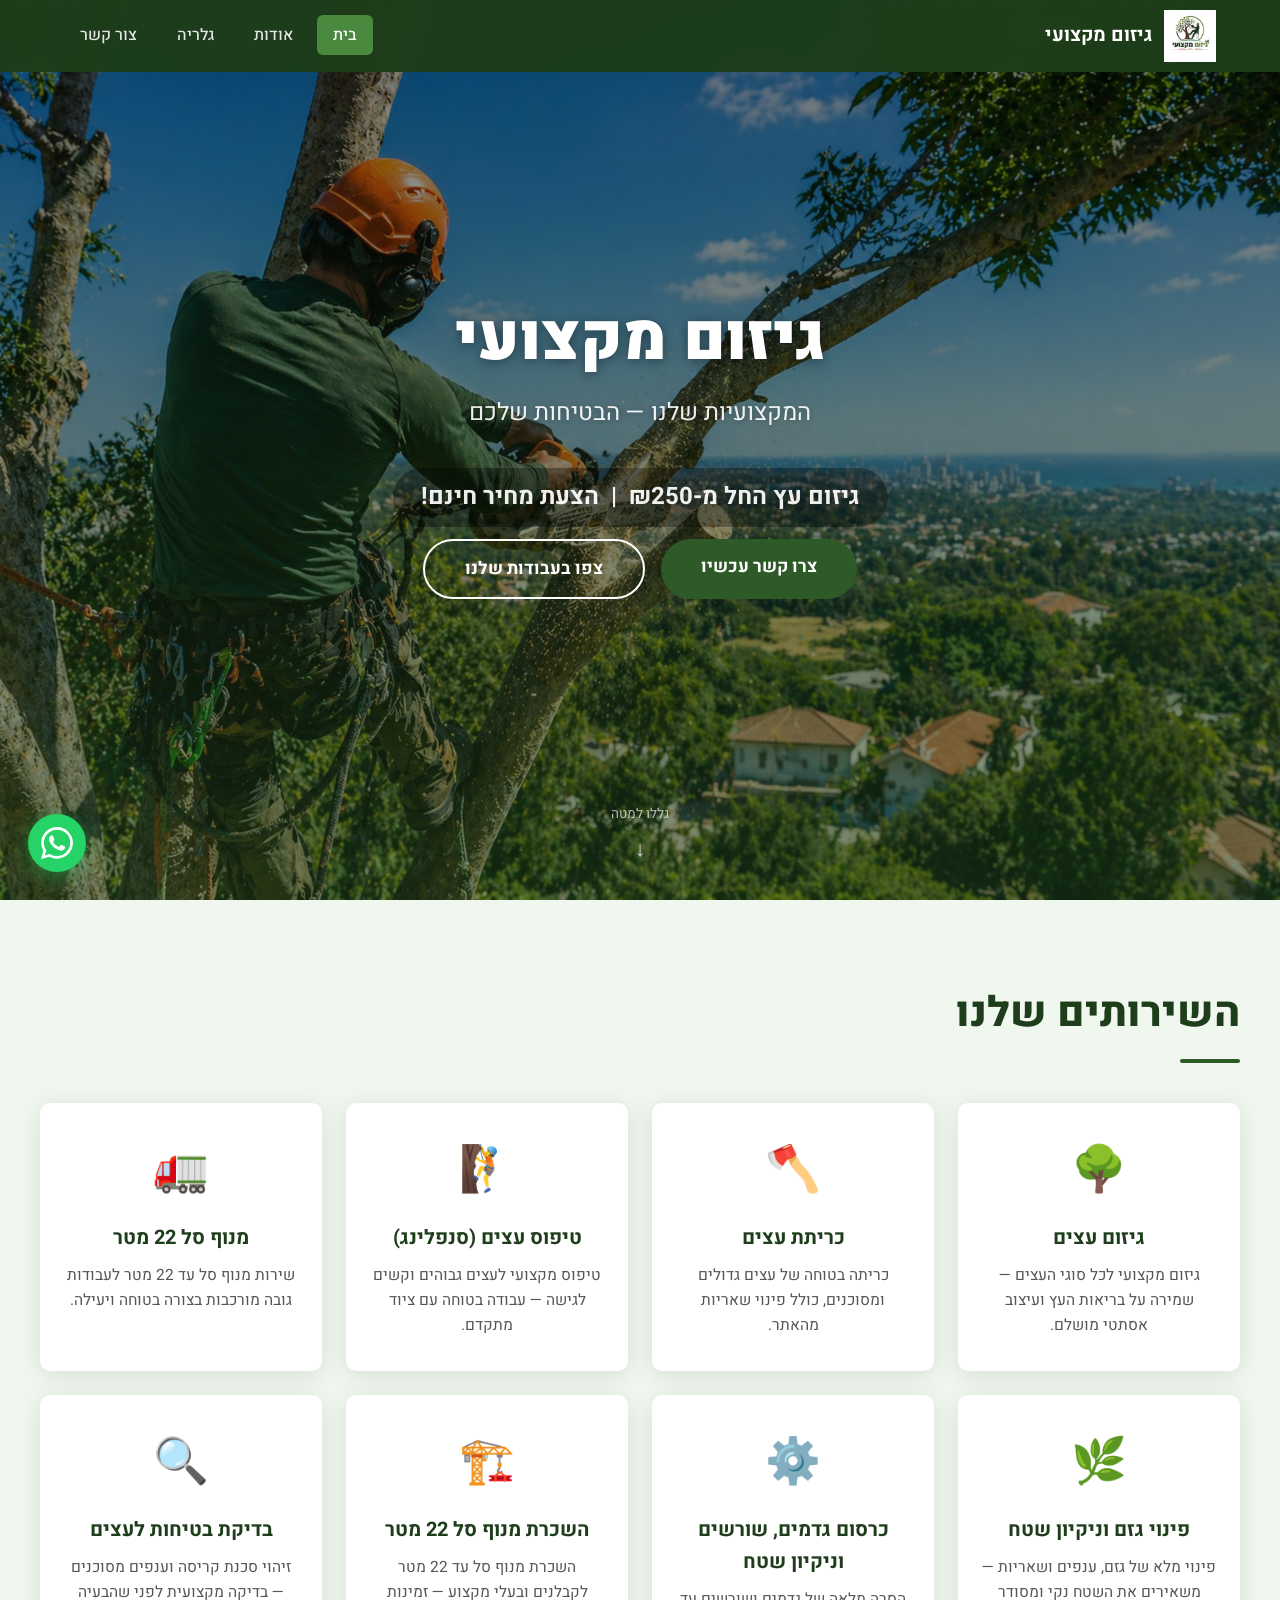
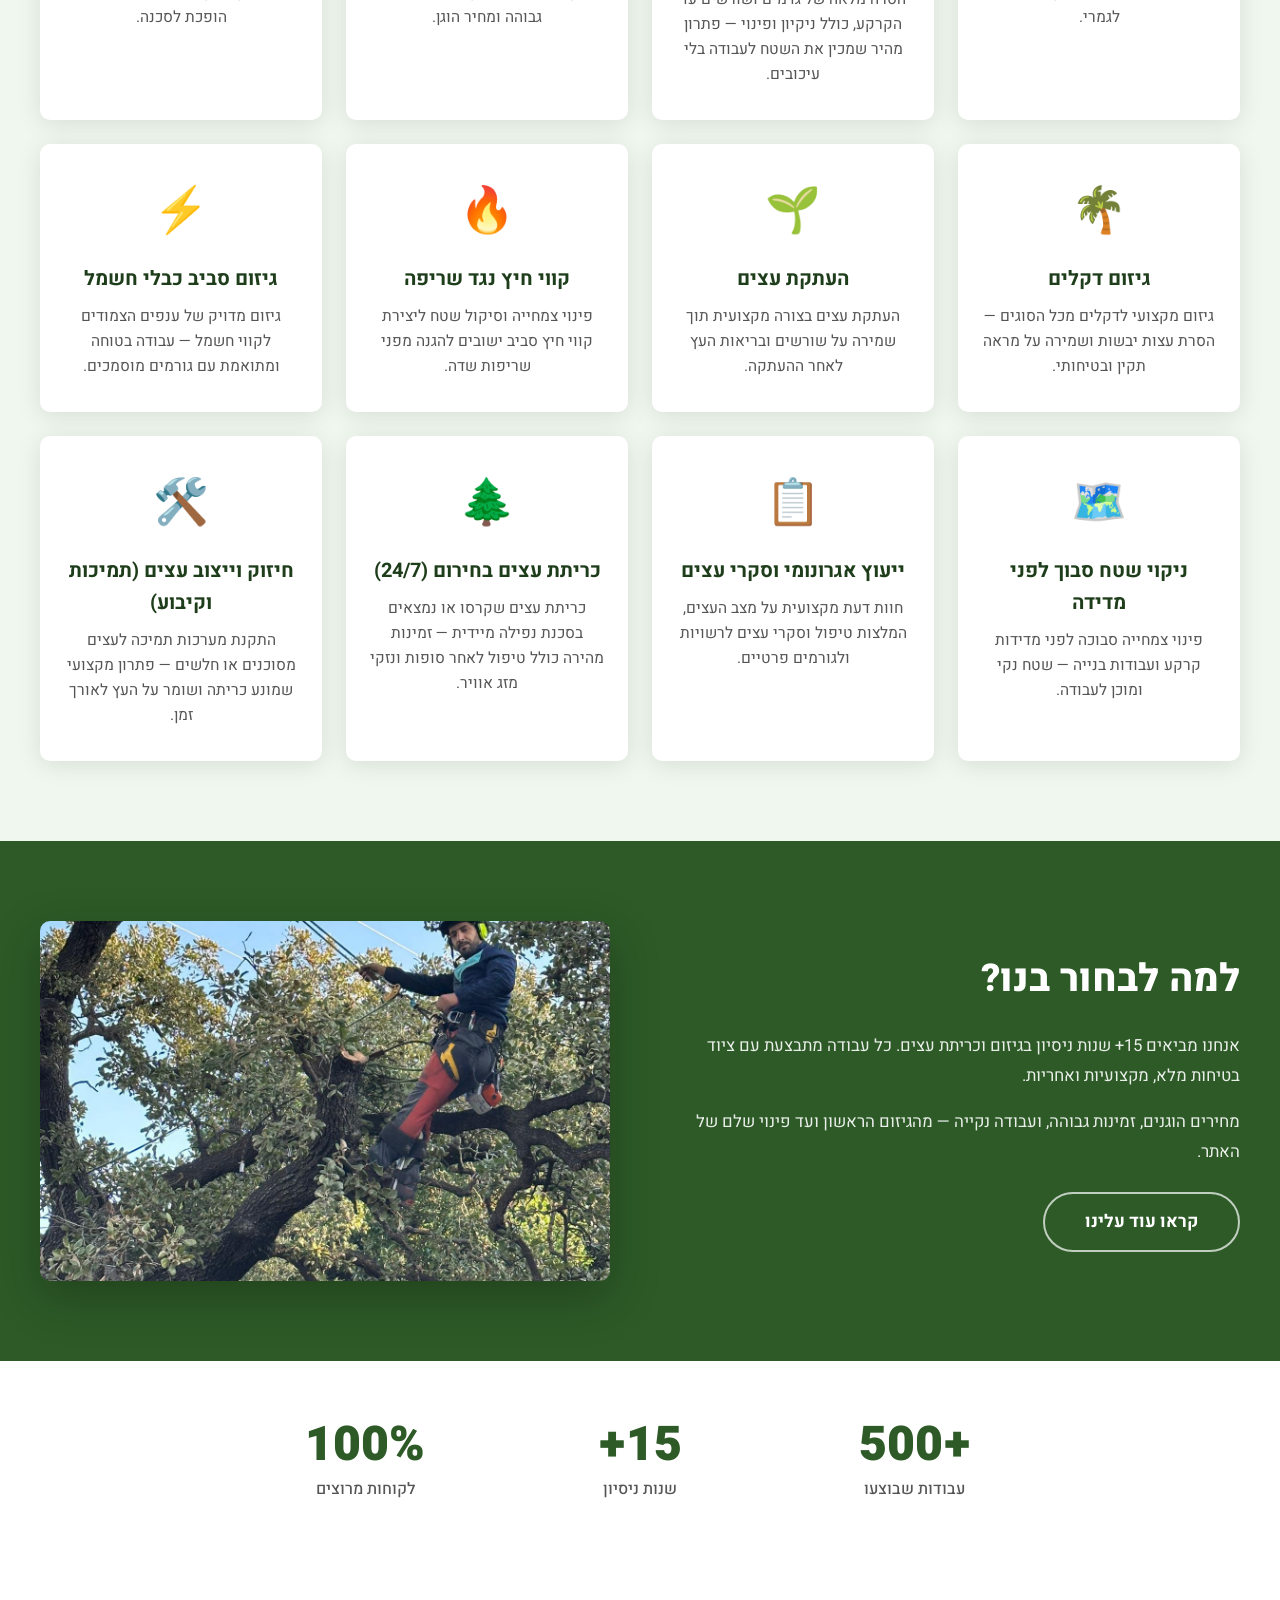
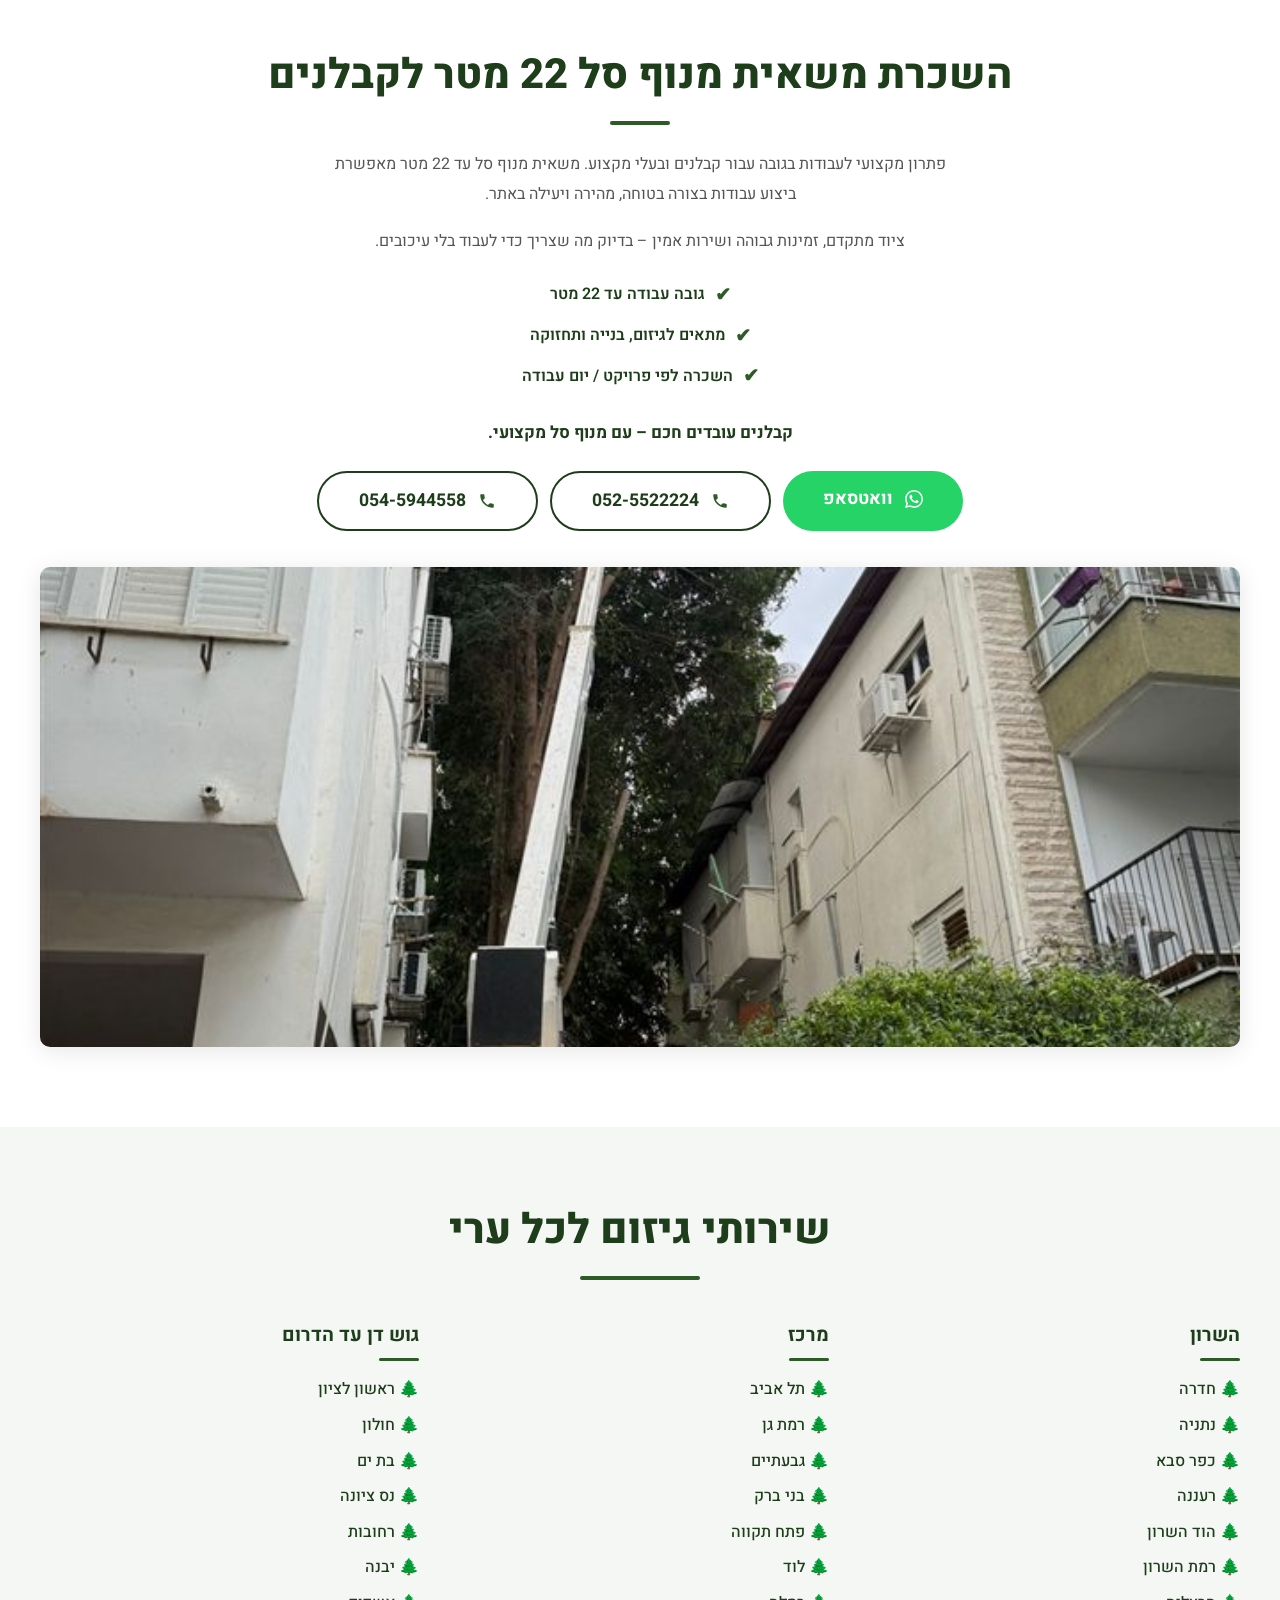
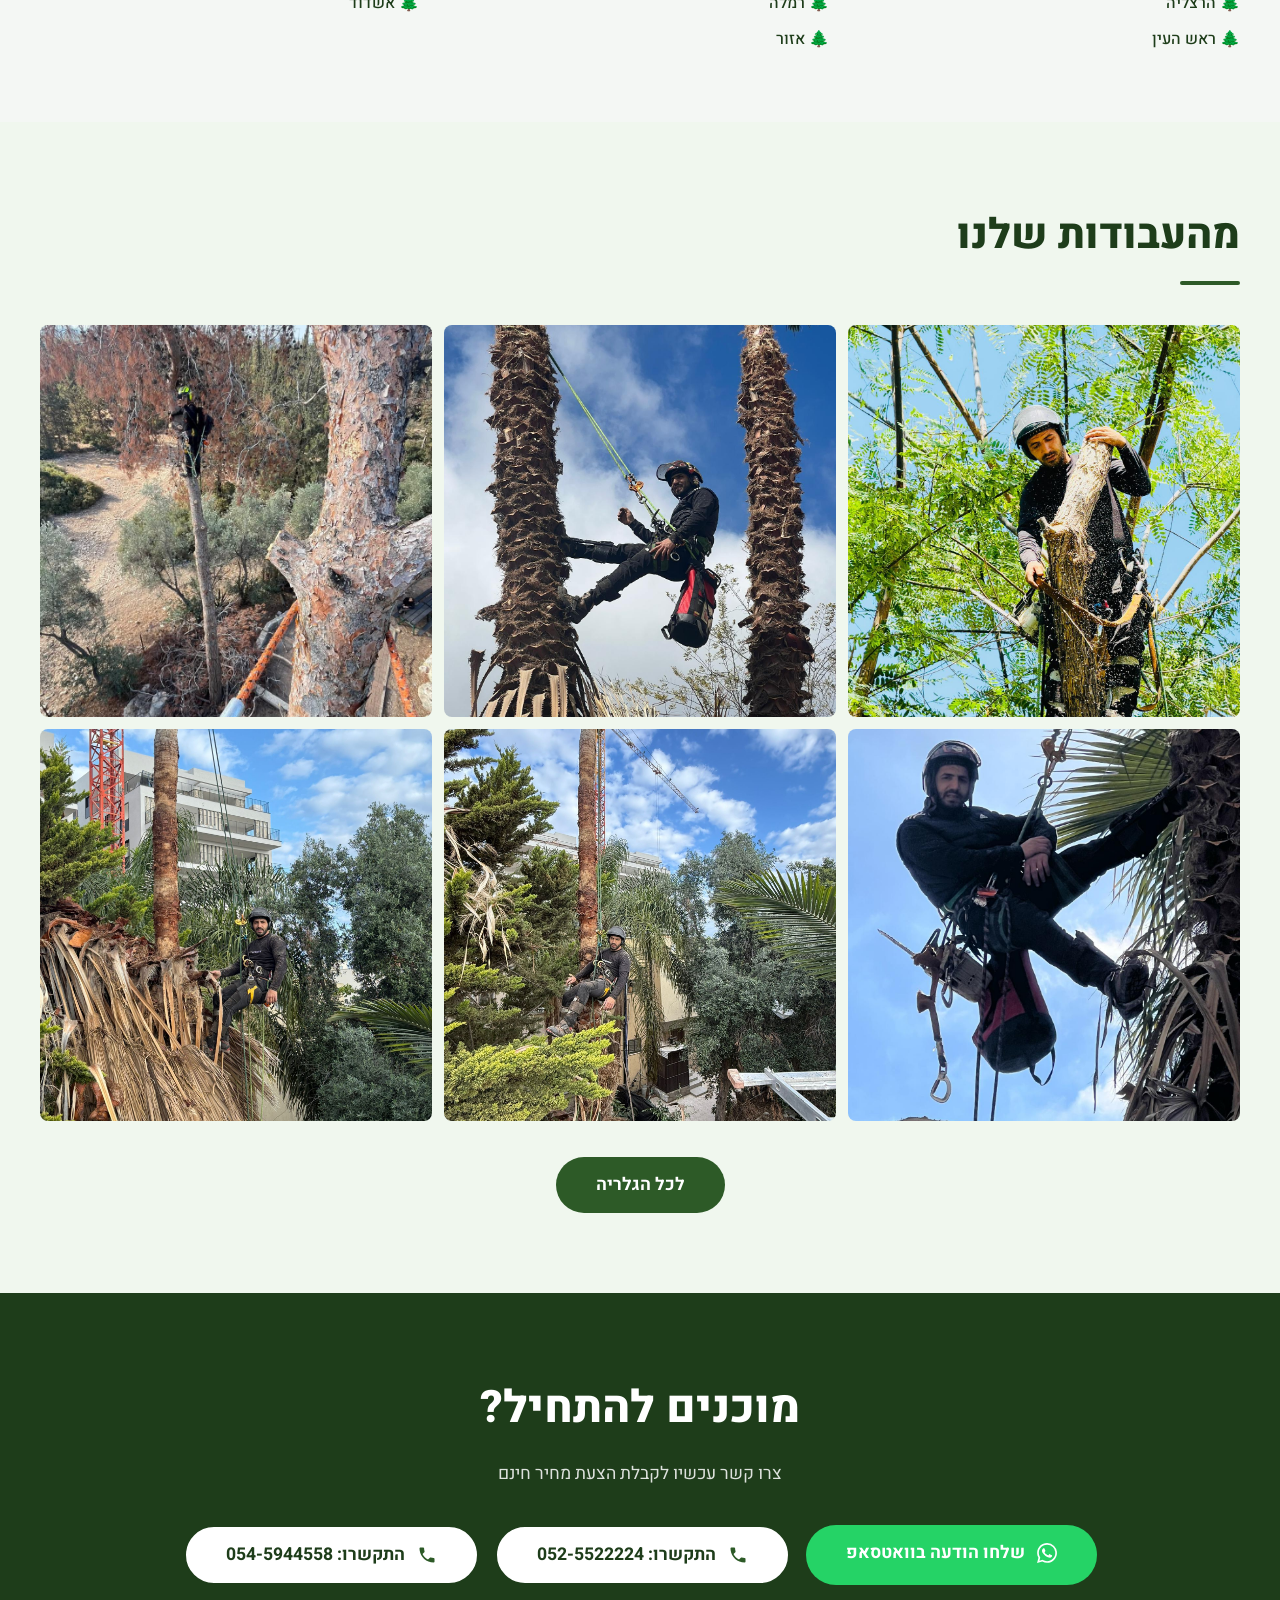
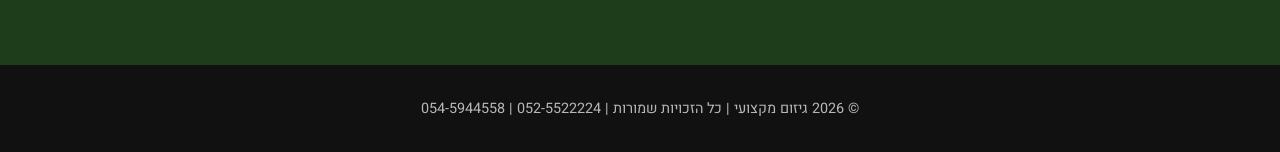
==== index.html @ 6cae79e3 "Areas title: remove second line" ====
<!DOCTYPE html>
<html lang="he" dir="rtl">
<head>
  <meta charset="UTF-8">
  <meta name="viewport" content="width=device-width, initial-scale=1.0">
  <title>גיזום עצים מקצועי | השרון, מרכז, גוש דן | 052-5522224</title>
  <meta name="description" content="גיזום וכריתת עצים מקצועי עם 15+ שנות ניסיון. שירות באזור השרון, המרכז וגוש דן עד הדרום. מנוף סל 22 מטר. הצעת מחיר חינם ☎ 052-5522224">
  <meta name="robots" content="index, follow">
  <meta name="keywords" content="גיזום עצים, כריתת עצים, גיזום עצים השרון, גיזום עצים מרכז, מנוף סל, כרסום גדמים, טיפוס עצים">
  <link rel="canonical" href="https://dannyzazzon-lab.github.io/gizum/">
  <meta property="og:title" content="גיזום עצים מקצועי | השרון, מרכז, גוש דן">
  <meta property="og:description" content="גיזום וכריתת עצים מקצועי עם 15+ שנות ניסיון. הצעת מחיר חינם ☎ 052-5522224">
  <meta property="og:type" content="website">
  <meta property="og:locale" content="he_IL">
  <meta property="og:url" content="https://dannyzazzon-lab.github.io/gizum/">
  <meta property="og:site_name" content="גיזום מקצועי">
  <script type="application/ld+json">
  {
    "@context": "https://schema.org",
    "@type": "HomeAndConstructionBusiness",
    "name": "גיזום מקצועי",
    "description": "שירותי גיזום וכריתת עצים מקצועיים עם 15+ שנות ניסיון",
    "telephone": "+972-52-5522224",
    "url": "https://dannyzazzon-lab.github.io/gizum/",
    "areaServed": ["השרון","המרכז","גוש דן","תל אביב","ראשון לציון","הרצליה","כפר סבא","נתניה","פתח תקווה","בני ברק"],
    "priceRange": "₪₪",
    "openingHoursSpecification": [
      {"@type": "OpeningHoursSpecification","dayOfWeek": ["Sunday","Monday","Tuesday","Wednesday","Thursday"],"opens": "07:00","closes": "18:00"},
      {"@type": "OpeningHoursSpecification","dayOfWeek": "Friday","opens": "07:00","closes": "15:00"}
    ],
    "hasOfferCatalog": {
      "@type": "OfferCatalog",
      "name": "שירותי גיזום",
      "itemListElement": [
        {"@type": "Offer","itemOffered": {"@type": "Service","name": "גיזום עצים"}},
        {"@type": "Offer","itemOffered": {"@type": "Service","name": "כריתת עצים"}},
        {"@type": "Offer","itemOffered": {"@type": "Service","name": "טיפוס עצים"}},
        {"@type": "Offer","itemOffered": {"@type": "Service","name": "מנוף סל 22 מטר"}},
        {"@type": "Offer","itemOffered": {"@type": "Service","name": "כרסום גדמים"}},
        {"@type": "Offer","itemOffered": {"@type": "Service","name": "בדיקת בטיחות עצים"}}
      ]
    }
  }
  </script>
  <link rel="stylesheet" href="css/style.css">
</head>
<body>

<header>
  <nav>
    <a href="index.html" class="logo">
      <img src="logos/logo-small.jpg" alt="גיזום מקצועי לוגו">
      <span class="logo-text">גיזום מקצועי</span>
    </a>
    <ul class="nav-links">
      <li><a href="index.html">בית</a></li>
      <li><a href="about.html">אודות</a></li>
      <li><a href="gallery.html">גלריה</a></li>
      <li><a href="contact.html">צור קשר</a></li>
    </ul>
    <button class="hamburger" aria-label="תפריט">
      <span></span><span></span><span></span>
    </button>
  </nav>
</header>

<!-- HERO -->
<section class="hero">
  <div class="hero-content">
    <h1>גיזום מקצועי</h1>
    <p>המקצועיות שלנו — הבטיחות שלכם</p>
    <p class="hero-badge" style="font-size:1.5rem;font-weight:700;color:#fff;background:rgba(0,0,0,0.35);display:inline-block;padding:10px 28px;border-radius:30px;margin-bottom:12px;">גיזום עץ החל מ-₪250 &nbsp;|&nbsp; הצעת מחיר חינם!</p>
    <div style="display:flex;gap:16px;justify-content:center;flex-wrap:wrap;">
      <a href="contact.html" class="btn btn-primary">צרו קשר עכשיו</a>
      <a href="gallery.html" class="btn btn-outline">צפו בעבודות שלנו</a>
    </div>
  </div>
  <div class="hero-scroll">גללו למטה</div>
</section>

<!-- SERVICES -->
<section class="services">
  <div class="section-inner">
    <h2 class="section-title">השירותים שלנו</h2>
    <div class="divider"></div>
    <div class="services-grid">
      <div class="service-card">
        <span class="service-icon">🌳</span>
        <h3>גיזום עצים</h3>
        <p>גיזום מקצועי לכל סוגי העצים — שמירה על בריאות העץ ועיצוב אסתטי מושלם.</p>
      </div>
      <div class="service-card">
        <span class="service-icon">🪓</span>
        <h3>כריתת עצים</h3>
        <p>כריתה בטוחה של עצים גדולים ומסוכנים, כולל פינוי שאריות מהאתר.</p>
      </div>
      <div class="service-card">
        <span class="service-icon">🧗</span>
        <h3>טיפוס עצים (סנפלינג)</h3>
        <p>טיפוס מקצועי לעצים גבוהים וקשים לגישה — עבודה בטוחה עם ציוד מתקדם.</p>
      </div>
      <div class="service-card">
        <span class="service-icon">🚛</span>
        <h3>מנוף סל 22 מטר</h3>
        <p>שירות מנוף סל עד 22 מטר לעבודות גובה מורכבות בצורה בטוחה ויעילה.</p>
      </div>
      <div class="service-card">
        <span class="service-icon">🌿</span>
        <h3>פינוי גזם וניקיון שטח</h3>
        <p>פינוי מלא של גזם, ענפים ושאריות — משאירים את השטח נקי ומסודר לגמרי.</p>
      </div>
      <div class="service-card">
        <span class="service-icon">⚙️</span>
        <h3>כרסום גדמים, שורשים וניקיון שטח</h3>
        <p>הסרה מלאה של גדמים ושורשים עד הקרקע, כולל ניקיון ופינוי — פתרון מהיר שמכין את השטח לעבודה בלי עיכובים.</p>
      </div>
      <div class="service-card">
        <span class="service-icon">🏗️</span>
        <h3>השכרת מנוף סל 22 מטר</h3>
        <p>השכרת מנוף סל עד 22 מטר לקבלנים ובעלי מקצוע — זמינות גבוהה ומחיר הוגן.</p>
      </div>
      <div class="service-card">
        <span class="service-icon">🔍</span>
        <h3>בדיקת בטיחות לעצים</h3>
        <p>זיהוי סכנת קריסה וענפים מסוכנים — בדיקה מקצועית לפני שהבעיה הופכת לסכנה.</p>
      </div>
      <div class="service-card">
        <span class="service-icon">🌴</span>
        <h3>גיזום דקלים</h3>
        <p>גיזום מקצועי לדקלים מכל הסוגים — הסרת עצות יבשות ושמירה על מראה תקין ובטיחותי.</p>
      </div>
      <div class="service-card">
        <span class="service-icon">🌱</span>
        <h3>העתקת עצים</h3>
        <p>העתקת עצים בצורה מקצועית תוך שמירה על שורשים ובריאות העץ לאחר ההעתקה.</p>
      </div>
      <div class="service-card">
        <span class="service-icon">🔥</span>
        <h3>קווי חיץ נגד שריפה</h3>
        <p>פינוי צמחייה וסיקול שטח ליצירת קווי חיץ סביב ישובים להגנה מפני שריפות שדה.</p>
      </div>
      <div class="service-card">
        <span class="service-icon">⚡</span>
        <h3>גיזום סביב כבלי חשמל</h3>
        <p>גיזום מדויק של ענפים הצמודים לקווי חשמל — עבודה בטוחה ומתואמת עם גורמים מוסמכים.</p>
      </div>
      <div class="service-card">
        <span class="service-icon">🗺️</span>
        <h3>ניקוי שטח סבוך לפני מדידה</h3>
        <p>פינוי צמחייה סבוכה לפני מדידות קרקע ועבודות בנייה — שטח נקי ומוכן לעבודה.</p>
      </div>
      <div class="service-card">
        <span class="service-icon">📋</span>
        <h3>ייעוץ אגרונומי וסקרי עצים</h3>
        <p>חוות דעת מקצועית על מצב העצים, המלצות טיפול וסקרי עצים לרשויות ולגורמים פרטיים.</p>
      </div>
      <div class="service-card">
        <span class="service-icon">🌲</span>
        <h3>כריתת עצים בחירום (24/7)</h3>
        <p>כריתת עצים שקרסו או נמצאים בסכנת נפילה מיידית — זמינות מהירה כולל טיפול לאחר סופות ונזקי מזג אוויר.</p>
      </div>
      <div class="service-card">
        <span class="service-icon">🛠️</span>
        <h3>חיזוק וייצוב עצים (תמיכות וקיבוע)</h3>
        <p>התקנת מערכות תמיכה לעצים מסוכנים או חלשים — פתרון מקצועי שמונע כריתה ושומר על העץ לאורך זמן.</p>
      </div>
    </div>
  </div>
</section>

<!-- ABOUT STRIP -->
<section class="about-strip">
  <div class="section-inner">
    <div>
      <h2>למה לבחור בנו?</h2>
      <p>אנחנו מביאים 15+ שנות ניסיון בגיזום וכריתת עצים. כל עבודה מתבצעת עם ציוד בטיחות מלא, מקצועיות ואחריות.</p>
      <p>מחירים הוגנים, זמינות גבוהה, ועבודה נקייה — מהגיזום הראשון ועד פינוי שלם של האתר.</p>
      <a href="about.html" class="btn btn-outline" style="margin-top:8px;">קראו עוד עלינו</a>
    </div>
    <div class="about-img">
      <img src="images/IMG-20260428-WA0027.jpg" alt="גיזום עצים מקצועי בגובה עם ציוד בטיחות">
    </div>
  </div>
</section>

<!-- STATS -->
<section class="stats">
  <div class="stats-grid">
    <div>
      <span class="stat-num">+500</span>
      <span class="stat-label">עבודות שבוצעו</span>
    </div>
    <div>
      <span class="stat-num">15+</span>
      <span class="stat-label">שנות ניסיון</span>
    </div>
    <div>
      <span class="stat-num">100%</span>
      <span class="stat-label">לקוחות מרוצים</span>
    </div>
  </div>
</section>

<!-- CRANE RENTAL -->
<section style="background:#fff;padding:80px 24px;">
  <div class="section-inner" style="text-align:center;">
    <h2 class="section-title">השכרת משאית מנוף סל 22 מטר לקבלנים</h2>
    <div class="divider" style="margin:0 auto 24px;"></div>
    <p style="color:var(--text-light);line-height:1.9;margin-bottom:16px;max-width:640px;margin-inline:auto;">פתרון מקצועי לעבודות בגובה עבור קבלנים ובעלי מקצוע. משאית מנוף סל עד 22 מטר מאפשרת ביצוע עבודות בצורה בטוחה, מהירה ויעילה באתר.</p>
    <p style="color:var(--text-light);line-height:1.9;margin-bottom:24px;max-width:640px;margin-inline:auto;">ציוד מתקדם, זמינות גבוהה ושירות אמין – בדיוק מה שצריך כדי לעבוד בלי עיכובים.</p>
    <div style="display:flex;flex-direction:column;gap:10px;margin-bottom:28px;align-items:center;">
      <div style="display:flex;align-items:center;gap:10px;font-weight:600;color:var(--green-dark);">
        <span style="color:var(--green);font-size:1.2rem;">✔</span> גובה עבודה עד 22 מטר
      </div>
      <div style="display:flex;align-items:center;gap:10px;font-weight:600;color:var(--green-dark);">
        <span style="color:var(--green);font-size:1.2rem;">✔</span> מתאים לגיזום, בנייה ותחזוקה
      </div>
      <div style="display:flex;align-items:center;gap:10px;font-weight:600;color:var(--green-dark);">
        <span style="color:var(--green);font-size:1.2rem;">✔</span> השכרה לפי פרויקט / יום עבודה
      </div>
    </div>
    <p style="font-weight:700;color:var(--green-dark);margin-bottom:24px;font-size:1.05rem;">קבלנים עובדים חכם – עם מנוף סל מקצועי.</p>
    <div style="display:flex;gap:12px;flex-wrap:wrap;justify-content:center;margin-bottom:36px;">
      <a href="https://wa.me/972525522224" class="btn btn-whatsapp" target="_blank"><svg viewBox="0 0 24 24" style="width:18px;height:18px;fill:white;vertical-align:middle;margin-left:8px;" xmlns="http://www.w3.org/2000/svg"><path d="M17.472 14.382c-.297-.149-1.758-.867-2.03-.967-.273-.099-.471-.148-.67.15-.197.297-.767.966-.94 1.164-.173.199-.347.223-.644.075-.297-.15-1.255-.463-2.39-1.475-.883-.788-1.48-1.761-1.653-2.059-.173-.297-.018-.458.13-.606.134-.133.298-.347.446-.52.149-.174.198-.298.298-.497.099-.198.05-.371-.025-.52-.075-.149-.669-1.612-.916-2.207-.242-.579-.487-.5-.669-.51-.173-.008-.371-.01-.57-.01-.198 0-.52.074-.792.372-.272.297-1.04 1.016-1.04 2.479 0 1.462 1.065 2.875 1.213 3.074.149.198 2.096 3.2 5.077 4.487.709.306 1.262.489 1.694.625.712.227 1.36.195 1.871.118.571-.085 1.758-.719 2.006-1.413.248-.694.248-1.289.173-1.413-.074-.124-.272-.198-.57-.347m-5.421 7.403h-.004a9.87 9.87 0 01-5.031-1.378l-.361-.214-3.741.982.998-3.648-.235-.374a9.86 9.86 0 01-1.51-5.26c.001-5.45 4.436-9.884 9.888-9.884 2.64 0 5.122 1.03 6.988 2.898a9.825 9.825 0 012.893 6.994c-.003 5.45-4.437 9.884-9.885 9.884m8.413-18.297A11.815 11.815 0 0012.05 0C5.495 0 .16 5.335.157 11.892c0 2.096.547 4.142 1.588 5.945L.057 24l6.305-1.654a11.882 11.882 0 005.683 1.448h.005c6.554 0 11.89-5.335 11.893-11.893a11.821 11.821 0 00-3.48-8.413z"/></svg> וואטסאפ</a>
      <a href="tel:0525522224" class="btn btn-phone"><svg viewBox="0 0 24 24" style="width:18px;height:18px;fill:#2D5A27;vertical-align:middle;margin-left:8px;" xmlns="http://www.w3.org/2000/svg"><path d="M6.62 10.79c1.44 2.83 3.76 5.14 6.59 6.59l2.2-2.2c.27-.27.67-.36 1.02-.24 1.12.37 2.33.57 3.57.57.55 0 1 .45 1 1V20c0 .55-.45 1-1 1-9.39 0-17-7.61-17-17 0-.55.45-1 1-1h3.5c.55 0 1 .45 1 1 0 1.25.2 2.45.57 3.57.11.35.03.74-.25 1.02l-2.2 2.2z"/></svg> 052-5522224</a>
      <a href="tel:0545944558" class="btn btn-phone"><svg viewBox="0 0 24 24" style="width:18px;height:18px;fill:#2D5A27;vertical-align:middle;margin-left:8px;" xmlns="http://www.w3.org/2000/svg"><path d="M6.62 10.79c1.44 2.83 3.76 5.14 6.59 6.59l2.2-2.2c.27-.27.67-.36 1.02-.24 1.12.37 2.33.57 3.57.57.55 0 1 .45 1 1V20c0 .55-.45 1-1 1-9.39 0-17-7.61-17-17 0-.55.45-1 1-1h3.5c.55 0 1 .45 1 1 0 1.25.2 2.45.57 3.57.11.35.03.74-.25 1.02l-2.2 2.2z"/></svg> 054-5944558</a>
    </div>
    <div style="border-radius:var(--radius);overflow:hidden;box-shadow:var(--shadow);">
      <img src="bg/crane.jpg" alt="משאית מנוף סל 22 מטר לגיזום עצים ועבודות בגובה" style="width:100%;max-height:480px;object-fit:cover;display:block;">
    </div>
  </div>
</section>

<!-- SERVICE AREAS -->
<section style="background:#f4f7f4;padding:70px 24px;">
  <div class="section-inner" style="text-align:center;">
    <h2 class="section-title">שירותי גיזום לכל ערי</h2>
    <div class="divider" style="margin:0 auto 40px;width:120px;"></div>
    <div class="areas-grid" style="display:grid;grid-template-columns:repeat(3,1fr);gap:32px;text-align:right;">

      <!-- השרון -->
      <div>
        <h3 style="color:var(--green-dark);font-size:1.2rem;margin-bottom:8px;">השרון</h3>
        <div style="width:40px;height:3px;background:var(--green);border-radius:2px;margin-bottom:16px;"></div>
        <ul style="list-style:none;padding:0;margin:0;display:flex;flex-direction:column;gap:10px;">
          <li style="color:var(--green-dark);font-weight:500;">🌲 חדרה</li>
          <li style="color:var(--green-dark);font-weight:500;">🌲 נתניה</li>
          <li style="color:var(--green-dark);font-weight:500;">🌲 כפר סבא</li>
          <li style="color:var(--green-dark);font-weight:500;">🌲 רעננה</li>
          <li style="color:var(--green-dark);font-weight:500;">🌲 הוד השרון</li>
          <li style="color:var(--green-dark);font-weight:500;">🌲 רמת השרון</li>
          <li style="color:var(--green-dark);font-weight:500;">🌲 הרצליה</li>
          <li style="color:var(--green-dark);font-weight:500;">🌲 ראש העין</li>
        </ul>
      </div>

      <!-- מרכז -->
      <div>
        <h3 style="color:var(--green-dark);font-size:1.2rem;margin-bottom:8px;">מרכז</h3>
        <div style="width:40px;height:3px;background:var(--green);border-radius:2px;margin-bottom:16px;"></div>
        <ul style="list-style:none;padding:0;margin:0;display:flex;flex-direction:column;gap:10px;">
          <li style="color:var(--green-dark);font-weight:500;">🌲 תל אביב</li>
          <li style="color:var(--green-dark);font-weight:500;">🌲 רמת גן</li>
          <li style="color:var(--green-dark);font-weight:500;">🌲 גבעתיים</li>
          <li style="color:var(--green-dark);font-weight:500;">🌲 בני ברק</li>
          <li style="color:var(--green-dark);font-weight:500;">🌲 פתח תקווה</li>
          <li style="color:var(--green-dark);font-weight:500;">🌲 לוד</li>
          <li style="color:var(--green-dark);font-weight:500;">🌲 רמלה</li>
          <li style="color:var(--green-dark);font-weight:500;">🌲 אזור</li>
        </ul>
      </div>

      <!-- גוש דן עד הדרום -->
      <div>
        <h3 style="color:var(--green-dark);font-size:1.2rem;margin-bottom:8px;">גוש דן עד הדרום</h3>
        <div style="width:40px;height:3px;background:var(--green);border-radius:2px;margin-bottom:16px;"></div>
        <ul style="list-style:none;padding:0;margin:0;display:flex;flex-direction:column;gap:10px;">
          <li style="color:var(--green-dark);font-weight:500;">🌲 ראשון לציון</li>
          <li style="color:var(--green-dark);font-weight:500;">🌲 חולון</li>
          <li style="color:var(--green-dark);font-weight:500;">🌲 בת ים</li>
          <li style="color:var(--green-dark);font-weight:500;">🌲 נס ציונה</li>
          <li style="color:var(--green-dark);font-weight:500;">🌲 רחובות</li>
          <li style="color:var(--green-dark);font-weight:500;">🌲 יבנה</li>
          <li style="color:var(--green-dark);font-weight:500;">🌲 אשדוד</li>
        </ul>
      </div>

    </div>
  </div>
</section>

<!-- GALLERY PREVIEW -->
<section class="gallery-preview">
  <div class="section-inner">
    <h2 class="section-title">מהעבודות שלנו</h2>
    <div class="divider"></div>
    <div class="gallery-grid">
      <img src="images/IMG-20260428-WA0028.jpg" alt="עבודת גיזום" data-lightbox>
      <img src="images/IMG-20260428-WA0029.jpg" alt="עבודת גיזום" data-lightbox>
      <img src="images/IMG-20260428-WA0030.jpg" alt="עבודת גיזום" data-lightbox>
      <img src="images/IMG-20260428-WA0031.jpg" alt="עבודת גיזום" data-lightbox>
      <img src="images/IMG-20260428-WA0033.jpg" alt="עבודת גיזום" data-lightbox>
      <img src="images/IMG-20260428-WA0034.jpg" alt="עבודת גיזום" data-lightbox>
    </div>
    <div style="text-align:center;">
      <a href="gallery.html" class="btn btn-primary">לכל הגלריה</a>
    </div>
  </div>
</section>

<!-- CONTACT STRIP -->
<section class="contact-strip">
  <h2>מוכנים להתחיל?</h2>
  <p>צרו קשר עכשיו לקבלת הצעת מחיר חינם</p>
  <div class="contact-btns">
    <a href="https://wa.me/972525522224" class="btn btn-whatsapp" target="_blank"><svg viewBox="0 0 24 24" style="width:20px;height:20px;fill:white;vertical-align:middle;margin-left:8px;" xmlns="http://www.w3.org/2000/svg"><path d="M17.472 14.382c-.297-.149-1.758-.867-2.03-.967-.273-.099-.471-.148-.67.15-.197.297-.767.966-.94 1.164-.173.199-.347.223-.644.075-.297-.15-1.255-.463-2.39-1.475-.883-.788-1.48-1.761-1.653-2.059-.173-.297-.018-.458.13-.606.134-.133.298-.347.446-.52.149-.174.198-.298.298-.497.099-.198.05-.371-.025-.52-.075-.149-.669-1.612-.916-2.207-.242-.579-.487-.5-.669-.51-.173-.008-.371-.01-.57-.01-.198 0-.52.074-.792.372-.272.297-1.04 1.016-1.04 2.479 0 1.462 1.065 2.875 1.213 3.074.149.198 2.096 3.2 5.077 4.487.709.306 1.262.489 1.694.625.712.227 1.36.195 1.871.118.571-.085 1.758-.719 2.006-1.413.248-.694.248-1.289.173-1.413-.074-.124-.272-.198-.57-.347m-5.421 7.403h-.004a9.87 9.87 0 01-5.031-1.378l-.361-.214-3.741.982.998-3.648-.235-.374a9.86 9.86 0 01-1.51-5.26c.001-5.45 4.436-9.884 9.888-9.884 2.64 0 5.122 1.03 6.988 2.898a9.825 9.825 0 012.893 6.994c-.003 5.45-4.437 9.884-9.885 9.884m8.413-18.297A11.815 11.815 0 0012.05 0C5.495 0 .16 5.335.157 11.892c0 2.096.547 4.142 1.588 5.945L.057 24l6.305-1.654a11.882 11.882 0 005.683 1.448h.005c6.554 0 11.89-5.335 11.893-11.893a11.821 11.821 0 00-3.48-8.413z"/></svg> שלחו הודעה בוואטסאפ</a>
    <a href="tel:0525522224" class="btn btn-phone"><svg viewBox="0 0 24 24" style="width:20px;height:20px;fill:#2D5A27;vertical-align:middle;margin-left:8px;" xmlns="http://www.w3.org/2000/svg"><path d="M6.62 10.79c1.44 2.83 3.76 5.14 6.59 6.59l2.2-2.2c.27-.27.67-.36 1.02-.24 1.12.37 2.33.57 3.57.57.55 0 1 .45 1 1V20c0 .55-.45 1-1 1-9.39 0-17-7.61-17-17 0-.55.45-1 1-1h3.5c.55 0 1 .45 1 1 0 1.25.2 2.45.57 3.57.11.35.03.74-.25 1.02l-2.2 2.2z"/></svg> התקשרו: 052-5522224</a>
    <a href="tel:0545944558" class="btn btn-phone"><svg viewBox="0 0 24 24" style="width:20px;height:20px;fill:#2D5A27;vertical-align:middle;margin-left:8px;" xmlns="http://www.w3.org/2000/svg"><path d="M6.62 10.79c1.44 2.83 3.76 5.14 6.59 6.59l2.2-2.2c.27-.27.67-.36 1.02-.24 1.12.37 2.33.57 3.57.57.55 0 1 .45 1 1V20c0 .55-.45 1-1 1-9.39 0-17-7.61-17-17 0-.55.45-1 1-1h3.5c.55 0 1 .45 1 1 0 1.25.2 2.45.57 3.57.11.35.03.74-.25 1.02l-2.2 2.2z"/></svg> התקשרו: 054-5944558</a>
  </div>
</section>

<footer>
  <p>© 2026 גיזום מקצועי | כל הזכויות שמורות | <a href="tel:0525522224">052-5522224</a> | <a href="tel:0545944558">054-5944558</a></p>
</footer>

<!-- WhatsApp Float -->
<!-- Lightbox -->
<div id="lightbox" class="lightbox">
  <button id="lightbox-close" class="lightbox-close">✕</button>
  <div style="position:relative;display:inline-flex;align-items:center;">
    <button id="lightbox-prev" class="lightbox-nav lightbox-prev">&#8250;</button>
    <img id="lightbox-img" src="" alt="תמונה מוגדלת">
    <button id="lightbox-next" class="lightbox-nav lightbox-next">&#8249;</button>
  </div>
</div>

<a href="https://wa.me/972525522224" class="whatsapp-float" target="_blank" aria-label="וואטסאפ">
  <svg viewBox="0 0 24 24" xmlns="http://www.w3.org/2000/svg">
    <path d="M17.472 14.382c-.297-.149-1.758-.867-2.03-.967-.273-.099-.471-.148-.67.15-.197.297-.767.966-.94 1.164-.173.199-.347.223-.644.075-.297-.15-1.255-.463-2.39-1.475-.883-.788-1.48-1.761-1.653-2.059-.173-.297-.018-.458.13-.606.134-.133.298-.347.446-.52.149-.174.198-.298.298-.497.099-.198.05-.371-.025-.52-.075-.149-.669-1.612-.916-2.207-.242-.579-.487-.5-.669-.51-.173-.008-.371-.01-.57-.01-.198 0-.52.074-.792.372-.272.297-1.04 1.016-1.04 2.479 0 1.462 1.065 2.875 1.213 3.074.149.198 2.096 3.2 5.077 4.487.709.306 1.262.489 1.694.625.712.227 1.36.195 1.871.118.571-.085 1.758-.719 2.006-1.413.248-.694.248-1.289.173-1.413-.074-.124-.272-.198-.57-.347m-5.421 7.403h-.004a9.87 9.87 0 01-5.031-1.378l-.361-.214-3.741.982.998-3.648-.235-.374a9.86 9.86 0 01-1.51-5.26c.001-5.45 4.436-9.884 9.888-9.884 2.64 0 5.122 1.03 6.988 2.898a9.825 9.825 0 012.893 6.994c-.003 5.45-4.437 9.884-9.885 9.884m8.413-18.297A11.815 11.815 0 0012.05 0C5.495 0 .16 5.335.157 11.892c0 2.096.547 4.142 1.588 5.945L.057 24l6.305-1.654a11.882 11.882 0 005.683 1.448h.005c6.554 0 11.89-5.335 11.893-11.893a11.821 11.821 0 00-3.48-8.413z"/>
  </svg>
</a>

<script src="js/main.js"></script>
</body>
</html>
---- css/style.css ----
@import url('https://fonts.googleapis.com/css2?family=Heebo:wght@300;400;500;600;700;800;900&display=swap');

*, *::before, *::after { box-sizing: border-box; margin: 0; padding: 0; }

@keyframes pulse-badge {
  0%, 100% { opacity: 1; transform: scale(1); }
  50% { opacity: 0.6; transform: scale(1.04); }
}
.hero-badge { animation: pulse-badge 1.4s ease-in-out infinite; }

:root {
  --green: #2D5A27;
  --green-dark: #1e3d1a;
  --green-light: #4a8a3f;
  --green-pale: #f0f7ee;
  --text: #222;
  --text-light: #555;
  --white: #ffffff;
  --radius: 10px;
  --shadow: 0 4px 24px rgba(0,0,0,0.10);
}

html { scroll-behavior: smooth; }

body {
  font-family: 'Heebo', sans-serif;
  direction: rtl;
  text-align: right;
  color: var(--text);
  background: var(--white);
  line-height: 1.6;
}

/* ── HEADER ── */
header {
  position: fixed;
  top: 0; right: 0; left: 0;
  z-index: 1000;
  background: rgba(30, 61, 26, 0.96);
  backdrop-filter: blur(8px);
  transition: box-shadow 0.3s;
}
header.scrolled { box-shadow: 0 2px 16px rgba(0,0,0,0.25); }

nav {
  max-width: 1200px;
  margin: 0 auto;
  padding: 0 24px;
  display: flex;
  align-items: center;
  justify-content: space-between;
  height: 72px;
}

.logo { display: flex; align-items: center; gap: 12px; text-decoration: none; }
.logo img { height: 52px; width: auto; }
.logo-text { color: var(--white); font-size: 1.2rem; font-weight: 700; line-height: 1.2; }

.nav-links { display: flex; gap: 8px; list-style: none; }
.nav-links a {
  color: rgba(255,255,255,0.88);
  text-decoration: none;
  font-size: 1rem;
  font-weight: 500;
  padding: 8px 16px;
  border-radius: 6px;
  transition: background 0.2s, color 0.2s;
}
.nav-links a:hover, .nav-links a.active {
  background: var(--green-light);
  color: var(--white);
}

.hamburger {
  display: none;
  flex-direction: column;
  gap: 5px;
  background: none;
  border: none;
  cursor: pointer;
  padding: 4px;
}
.hamburger span {
  display: block;
  width: 26px; height: 2px;
  background: var(--white);
  border-radius: 2px;
  transition: transform 0.3s, opacity 0.3s;
}
.hamburger.open span:nth-child(1) { transform: translateY(7px) rotate(45deg); }
.hamburger.open span:nth-child(2) { opacity: 0; }
.hamburger.open span:nth-child(3) { transform: translateY(-7px) rotate(-45deg); }

/* ── HERO ── */
.hero {
  min-height: 100vh;
  background: url('../bg/hero.jpg') center center / cover no-repeat;
  display: flex;
  align-items: center;
  justify-content: center;
  position: relative;
  text-align: center;
}
.hero::before {
  content: '';
  position: absolute;
  inset: 0;
  background: linear-gradient(to bottom, rgba(0,0,0,0.45) 0%, rgba(30,61,26,0.55) 100%);
}
.hero-content {
  position: relative;
  z-index: 1;
  color: var(--white);
  padding: 0 24px;
  max-width: 800px;
}
.hero-content h1 {
  font-size: clamp(2.2rem, 6vw, 4rem);
  font-weight: 900;
  line-height: 1.2;
  margin-bottom: 16px;
  text-shadow: 0 2px 12px rgba(0,0,0,0.4);
}
.hero-content p {
  font-size: clamp(1.1rem, 2.5vw, 1.5rem);
  font-weight: 400;
  margin-bottom: 36px;
  opacity: 0.92;
  text-shadow: 0 1px 6px rgba(0,0,0,0.3);
}
.btn {
  display: inline-block;
  padding: 14px 40px;
  border-radius: 50px;
  font-size: 1.1rem;
  font-weight: 700;
  text-decoration: none;
  transition: transform 0.2s, box-shadow 0.2s;
  cursor: pointer;
  border: none;
}
.btn:hover { transform: translateY(-2px); box-shadow: 0 8px 24px rgba(0,0,0,0.2); }
.btn-primary { background: var(--green); color: var(--white); }
.btn-primary:hover { background: var(--green-light); }
.btn-outline { background: transparent; color: var(--white); border: 2px solid var(--white); }
.btn-outline:hover { background: rgba(255,255,255,0.15); }

.hero-scroll {
  position: absolute;
  bottom: 32px;
  left: 50%;
  transform: translateX(-50%);
  color: rgba(255,255,255,0.7);
  font-size: 0.85rem;
  display: flex;
  flex-direction: column;
  align-items: center;
  gap: 6px;
  animation: bounce 2s infinite;
}
.hero-scroll::after {
  content: '↓';
  font-size: 1.4rem;
}
@keyframes bounce {
  0%, 100% { transform: translateX(-50%) translateY(0); }
  50% { transform: translateX(-50%) translateY(8px); }
}

/* ── SECTIONS ── */
section { padding: 80px 24px; }
.section-inner { max-width: 1200px; margin: 0 auto; }

.section-title {
  font-size: clamp(1.8rem, 4vw, 2.6rem);
  font-weight: 800;
  color: var(--green-dark);
  margin-bottom: 12px;
}
.section-sub {
  font-size: 1.1rem;
  color: var(--text-light);
  margin-bottom: 48px;
}
.divider {
  width: 60px;
  height: 4px;
  background: var(--green);
  border-radius: 2px;
  margin: 12px 0 40px;
}

/* ── SERVICES ── */
.services { background: var(--green-pale); }
.services-grid {
  display: grid;
  grid-template-columns: repeat(auto-fit, minmax(240px, 1fr));
  gap: 24px;
}
.service-card {
  background: var(--white);
  border-radius: var(--radius);
  padding: 32px 24px;
  box-shadow: var(--shadow);
  text-align: center;
  transition: transform 0.2s, box-shadow 0.2s;
}
.service-card:hover { transform: translateY(-4px); box-shadow: 0 12px 32px rgba(0,0,0,0.12); }
.service-icon {
  font-size: 2.8rem;
  margin-bottom: 16px;
  display: block;
}
.service-card h3 {
  font-size: 1.25rem;
  font-weight: 700;
  color: var(--green-dark);
  margin-bottom: 10px;
}
.service-card p { color: var(--text-light); font-size: 0.97rem; line-height: 1.6; }

/* ── ABOUT STRIP ── */
.about-strip {
  background: var(--green);
  color: var(--white);
  padding: 80px 24px;
}
.about-strip .section-inner {
  display: grid;
  grid-template-columns: 1fr 1fr;
  gap: 60px;
  align-items: center;
}
.about-strip h2 { font-size: clamp(1.8rem, 3.5vw, 2.4rem); font-weight: 800; margin-bottom: 20px; }
.about-strip p { opacity: 0.9; font-size: 1.05rem; line-height: 1.8; margin-bottom: 16px; }
.about-strip .btn-outline { border-color: rgba(255,255,255,0.7); }
.about-img {
  border-radius: var(--radius);
  overflow: hidden;
  box-shadow: 0 16px 48px rgba(0,0,0,0.25);
}
.about-img img { width: 100%; height: 360px; object-fit: cover; display: block; }

/* ── STATS ── */
.stats { background: var(--white); padding: 60px 24px; }
.stats-grid {
  display: grid;
  grid-template-columns: repeat(3, 1fr);
  gap: 24px;
  max-width: 800px;
  margin: 0 auto;
  text-align: center;
}
.stat-num {
  font-size: 3rem;
  font-weight: 900;
  color: var(--green);
  display: block;
  line-height: 1;
  margin-bottom: 8px;
}
.stat-label { color: var(--text-light); font-size: 1rem; font-weight: 500; }

/* ── GALLERY PREVIEW ── */
.gallery-preview { background: var(--green-pale); }
.gallery-grid {
  display: grid;
  grid-template-columns: repeat(3, 1fr);
  gap: 12px;
  margin-bottom: 36px;
}
.gallery-grid img {
  width: 100%;
  aspect-ratio: 1;
  object-fit: cover;
  border-radius: 8px;
  transition: transform 0.3s, box-shadow 0.3s;
  cursor: pointer;
}
.gallery-grid img:hover { transform: scale(1.03); box-shadow: 0 8px 24px rgba(0,0,0,0.15); }

/* ── CONTACT STRIP ── */
.contact-strip {
  background: var(--green-dark);
  color: var(--white);
  text-align: center;
  padding: 80px 24px;
}
.contact-strip h2 { font-size: clamp(1.8rem, 4vw, 2.8rem); font-weight: 800; margin-bottom: 16px; }
.contact-strip p { opacity: 0.85; font-size: 1.1rem; margin-bottom: 36px; }
.contact-btns { display: flex; gap: 16px; justify-content: center; flex-wrap: wrap; }
.btn-whatsapp { background: #25D366; color: var(--white); }
.btn-whatsapp:hover { background: #1da851; }
.btn-phone { background: var(--white); color: var(--green-dark); border: 2px solid var(--green-dark); }
.btn-phone:hover { background: #f0f0f0; }

/* ── FOOTER ── */
footer {
  background: #111;
  color: rgba(255,255,255,0.7);
  text-align: center;
  padding: 32px 24px;
  font-size: 0.9rem;
}
footer a { color: rgba(255,255,255,0.7); text-decoration: none; }
footer a:hover { color: var(--white); }

/* ── WHATSAPP FLOAT ── */
.whatsapp-float {
  position: fixed;
  bottom: 28px;
  left: 28px;
  z-index: 999;
  width: 58px; height: 58px;
  background: #25D366;
  border-radius: 50%;
  display: flex;
  align-items: center;
  justify-content: center;
  box-shadow: 0 4px 20px rgba(37,211,102,0.45);
  transition: transform 0.2s, box-shadow 0.2s;
  text-decoration: none;
}
.whatsapp-float:hover { transform: scale(1.1); box-shadow: 0 8px 28px rgba(37,211,102,0.55); }
.whatsapp-float svg { width: 32px; height: 32px; fill: white; }

/* ── PAGE HERO (inner pages) ── */
.page-hero {
  padding: 140px 24px 80px;
  background: linear-gradient(135deg, var(--green-dark) 0%, var(--green) 100%);
  color: var(--white);
  text-align: center;
}
.page-hero h1 { font-size: clamp(2rem, 5vw, 3.2rem); font-weight: 900; margin-bottom: 12px; }
.page-hero p { font-size: 1.15rem; opacity: 0.88; }

/* ── ABOUT PAGE ── */
.about-content .section-inner {
  display: grid;
  grid-template-columns: 1fr 1fr;
  gap: 60px;
  align-items: start;
}
.about-text h2 { font-size: 1.8rem; font-weight: 800; color: var(--green-dark); margin-bottom: 16px; }
.about-text p { color: var(--text-light); line-height: 1.9; margin-bottom: 16px; }
.about-side img { width: 100%; border-radius: var(--radius); box-shadow: var(--shadow); }

/* ── GALLERY PAGE ── */
.full-gallery { background: var(--white); padding: 60px 24px; }
.full-gallery-grid {
  display: grid;
  grid-template-columns: repeat(3, 1fr);
  gap: 10px;
}
.full-gallery-grid img {
  width: 100%;
  aspect-ratio: 1;
  object-fit: cover;
  border-radius: 6px;
  cursor: pointer;
  transition: transform 0.3s, opacity 0.3s;
}
.full-gallery-grid img:hover { transform: scale(1.02); opacity: 0.9; }

/* Lightbox */
.lightbox {
  display: none;
  position: fixed;
  inset: 0;
  z-index: 2000;
  background: rgba(0,0,0,0.92);
  align-items: center;
  justify-content: center;
}
.lightbox.open { display: flex; }
.lightbox img { max-width: 92vw; max-height: 90vh; object-fit: contain; border-radius: 6px; }
.lightbox-close {
  position: absolute;
  top: 20px; left: 20px;
  color: white;
  font-size: 2.2rem;
  cursor: pointer;
  background: none;
  border: none;
  line-height: 1;
  opacity: 0.8;
  z-index: 10;
}
.lightbox-close:hover { opacity: 1; }
.lightbox-nav {
  position: absolute;
  top: 50%;
  transform: translateY(-50%);
  background: rgba(0,0,0,0.45);
  border: none;
  color: white;
  font-size: 2.8rem;
  cursor: pointer;
  padding: 10px 18px;
  border-radius: 6px;
  line-height: 1;
  transition: background 0.2s;
  z-index: 2001;
  user-select: none;
}
.lightbox-nav:hover { background: rgba(0,0,0,0.75); }
.lightbox-prev { left: -60px; }
.lightbox-next { right: -60px; }

@media (max-width: 768px) {
  .lightbox-prev { left: 6px; }
  .lightbox-next { right: 6px; }
}

/* ── CONTACT PAGE ── */
.contact-section .section-inner {
  display: grid;
  grid-template-columns: 1fr 1fr;
  gap: 60px;
}
.contact-info h2 { font-size: 1.8rem; font-weight: 800; color: var(--green-dark); margin-bottom: 24px; }
.contact-item {
  display: flex;
  align-items: center;
  gap: 14px;
  margin-bottom: 20px;
  font-size: 1.05rem;
}
.contact-item span.icon { font-size: 1.6rem; }
.contact-item a { color: var(--text); text-decoration: none; font-weight: 500; }
.contact-item a:hover { color: var(--green); }

.contact-form { background: var(--green-pale); padding: 36px; border-radius: var(--radius); }
.contact-form h2 { font-size: 1.5rem; font-weight: 700; color: var(--green-dark); margin-bottom: 24px; }
.form-group { margin-bottom: 18px; }
.form-group label { display: block; font-weight: 600; margin-bottom: 6px; color: var(--text); }
.form-group input, .form-group textarea {
  width: 100%;
  padding: 12px 16px;
  border: 2px solid #ddd;
  border-radius: 8px;
  font-family: 'Heebo', sans-serif;
  font-size: 1rem;
  direction: rtl;
  transition: border-color 0.2s;
  background: white;
}
.form-group input:focus, .form-group textarea:focus {
  outline: none;
  border-color: var(--green);
}
.form-group textarea { height: 120px; resize: vertical; }
.form-success {
  display: none;
  background: var(--green);
  color: white;
  padding: 16px;
  border-radius: 8px;
  text-align: center;
  font-weight: 600;
  margin-top: 12px;
}

/* ── RESPONSIVE ── */
@media (max-width: 768px) {
  .nav-links {
    display: none;
    position: absolute;
    top: 72px; right: 0; left: 0;
    background: var(--green-dark);
    flex-direction: row;
    flex-wrap: wrap;
    justify-content: space-evenly;
    padding: 16px 12px 20px;
    gap: 8px;
    box-shadow: 0 8px 24px rgba(0,0,0,0.2);
  }
  .nav-links.open { display: flex; }
  .nav-links a { padding: 10px 20px; border-radius: 6px; }
  .hamburger { display: flex; }

  .areas-grid { grid-template-columns: 1fr !important; }

  .about-strip .section-inner,
  .about-content .section-inner,
  .contact-section .section-inner { grid-template-columns: 1fr; gap: 36px; }
  .about-img img { height: 240px; }

  .stats-grid { grid-template-columns: repeat(3, 1fr); gap: 12px; }
  .stat-num { font-size: 2rem; }

  .gallery-grid,
  .full-gallery-grid { grid-template-columns: repeat(2, 1fr); }

  section { padding: 60px 16px; }
}

@media (max-width: 480px) {
  .gallery-grid,
  .full-gallery-grid { grid-template-columns: repeat(2, 1fr); gap: 6px; }
  .stats-grid { grid-template-columns: repeat(3, 1fr); }
}
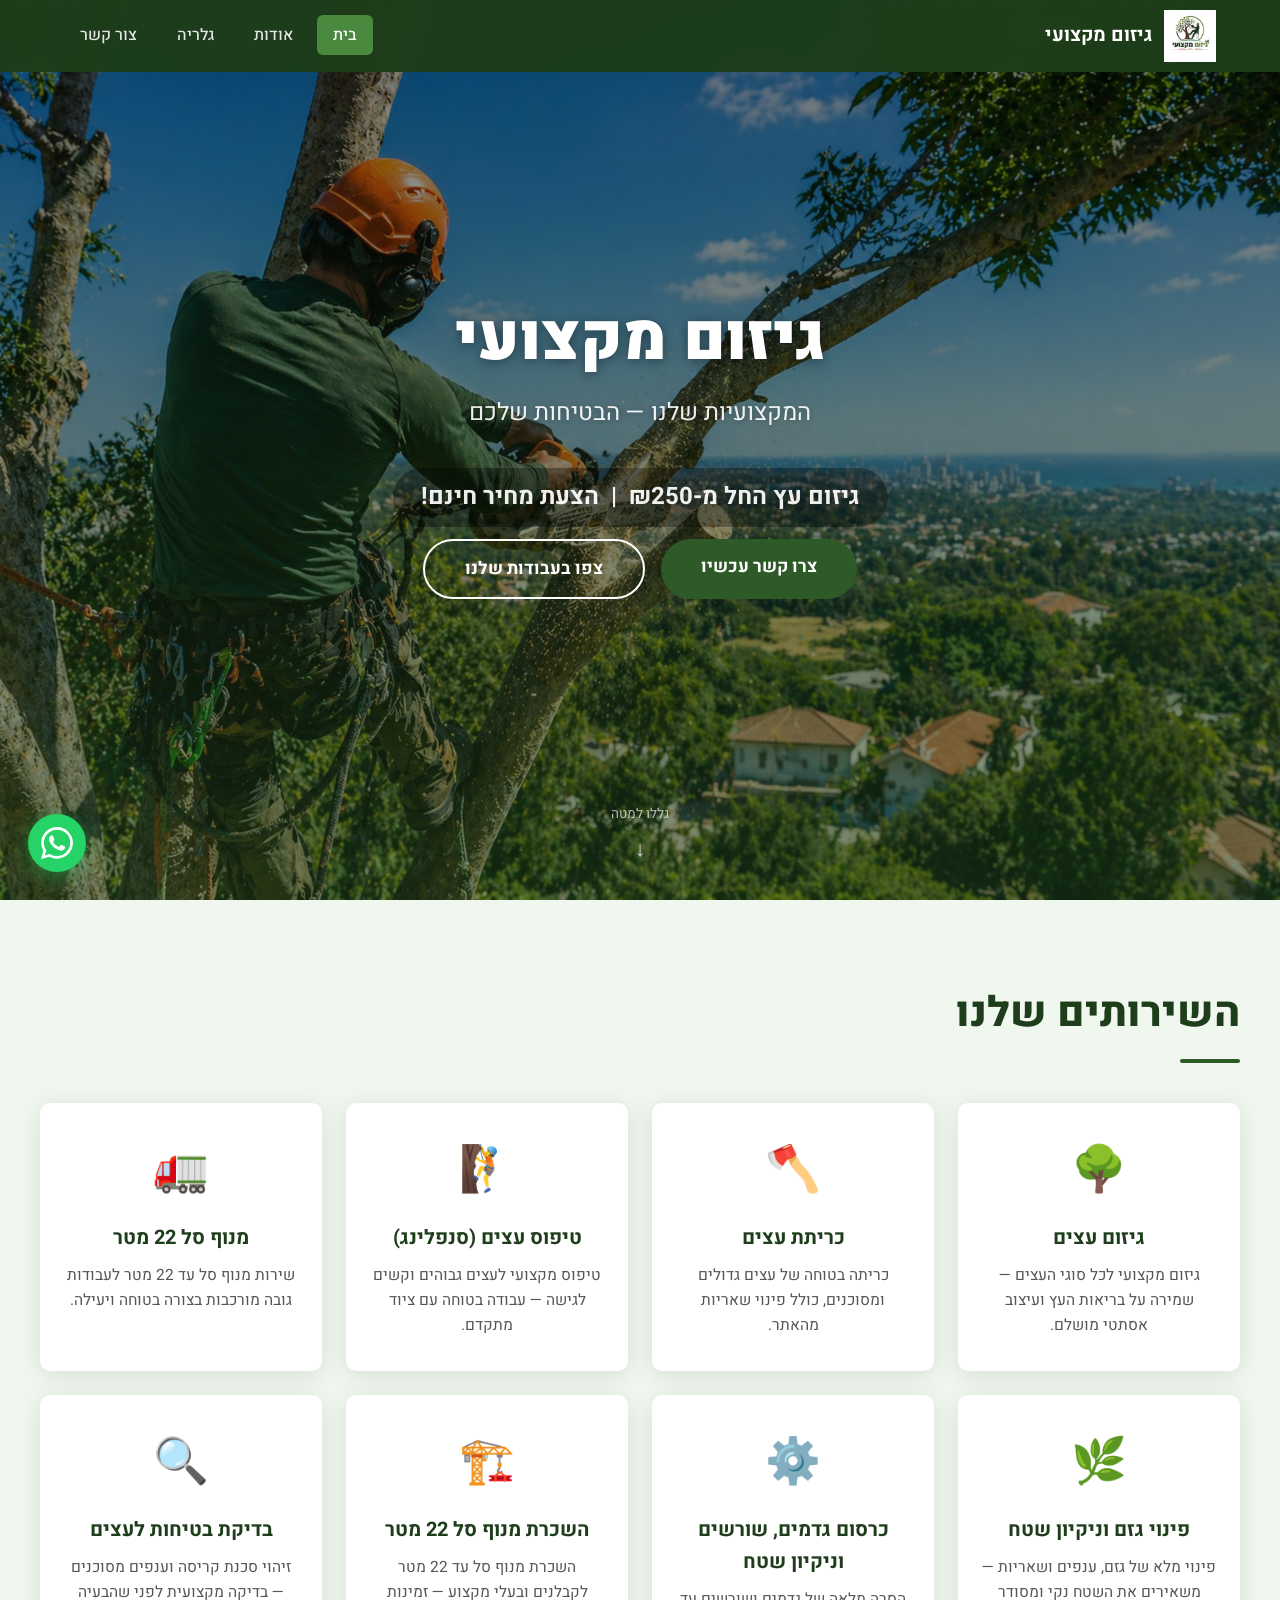
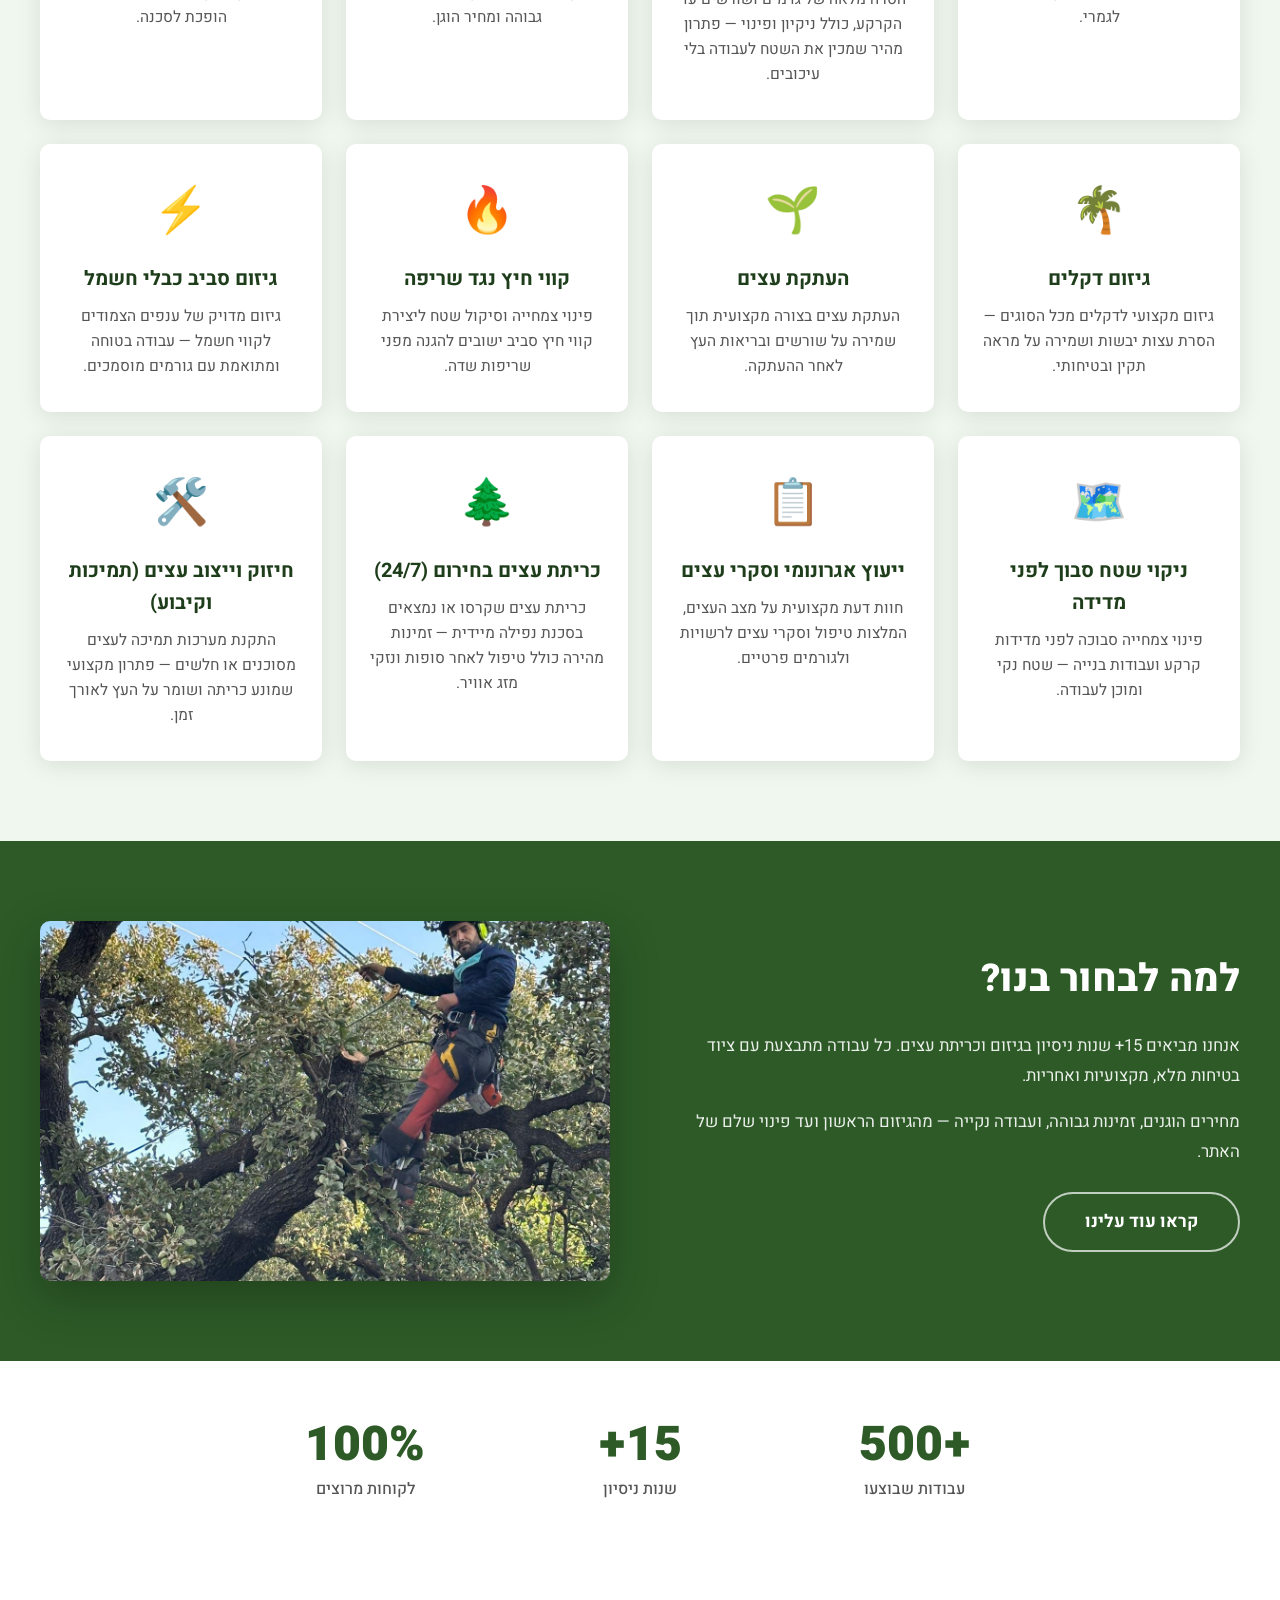
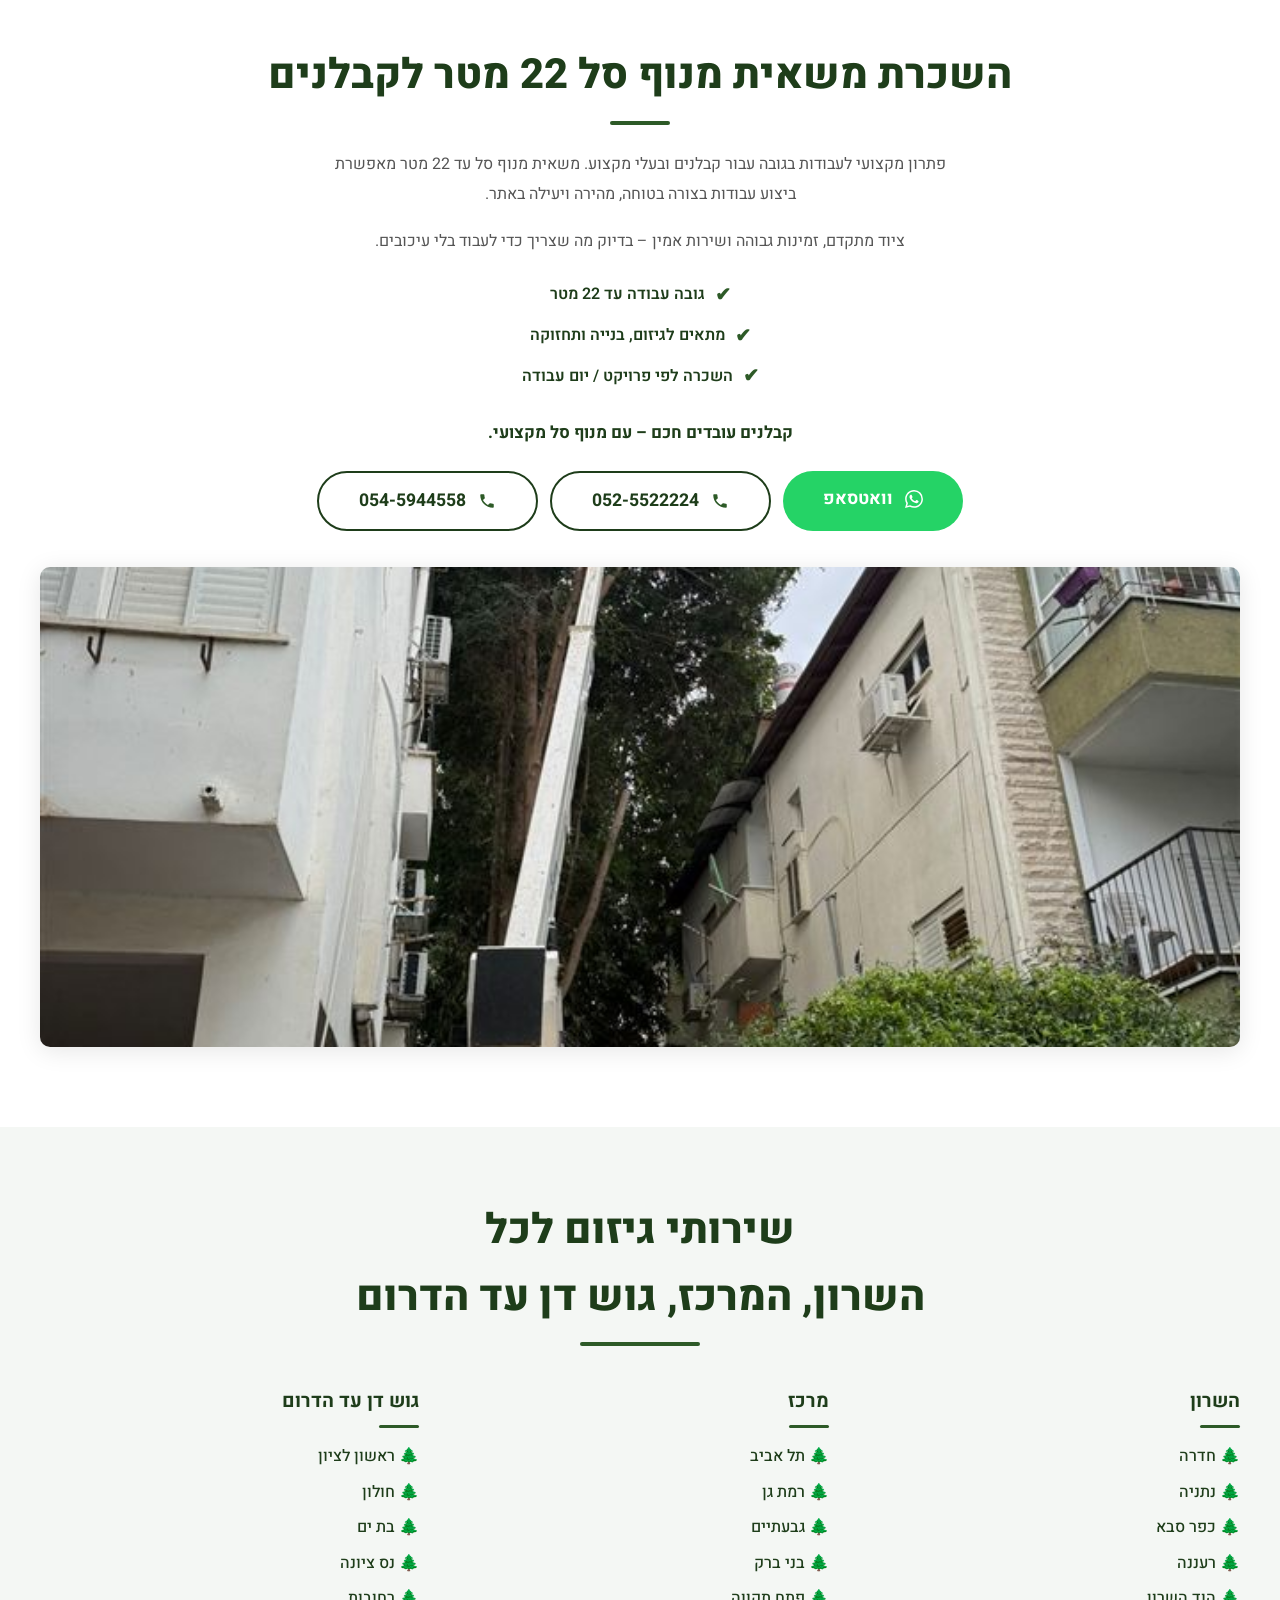
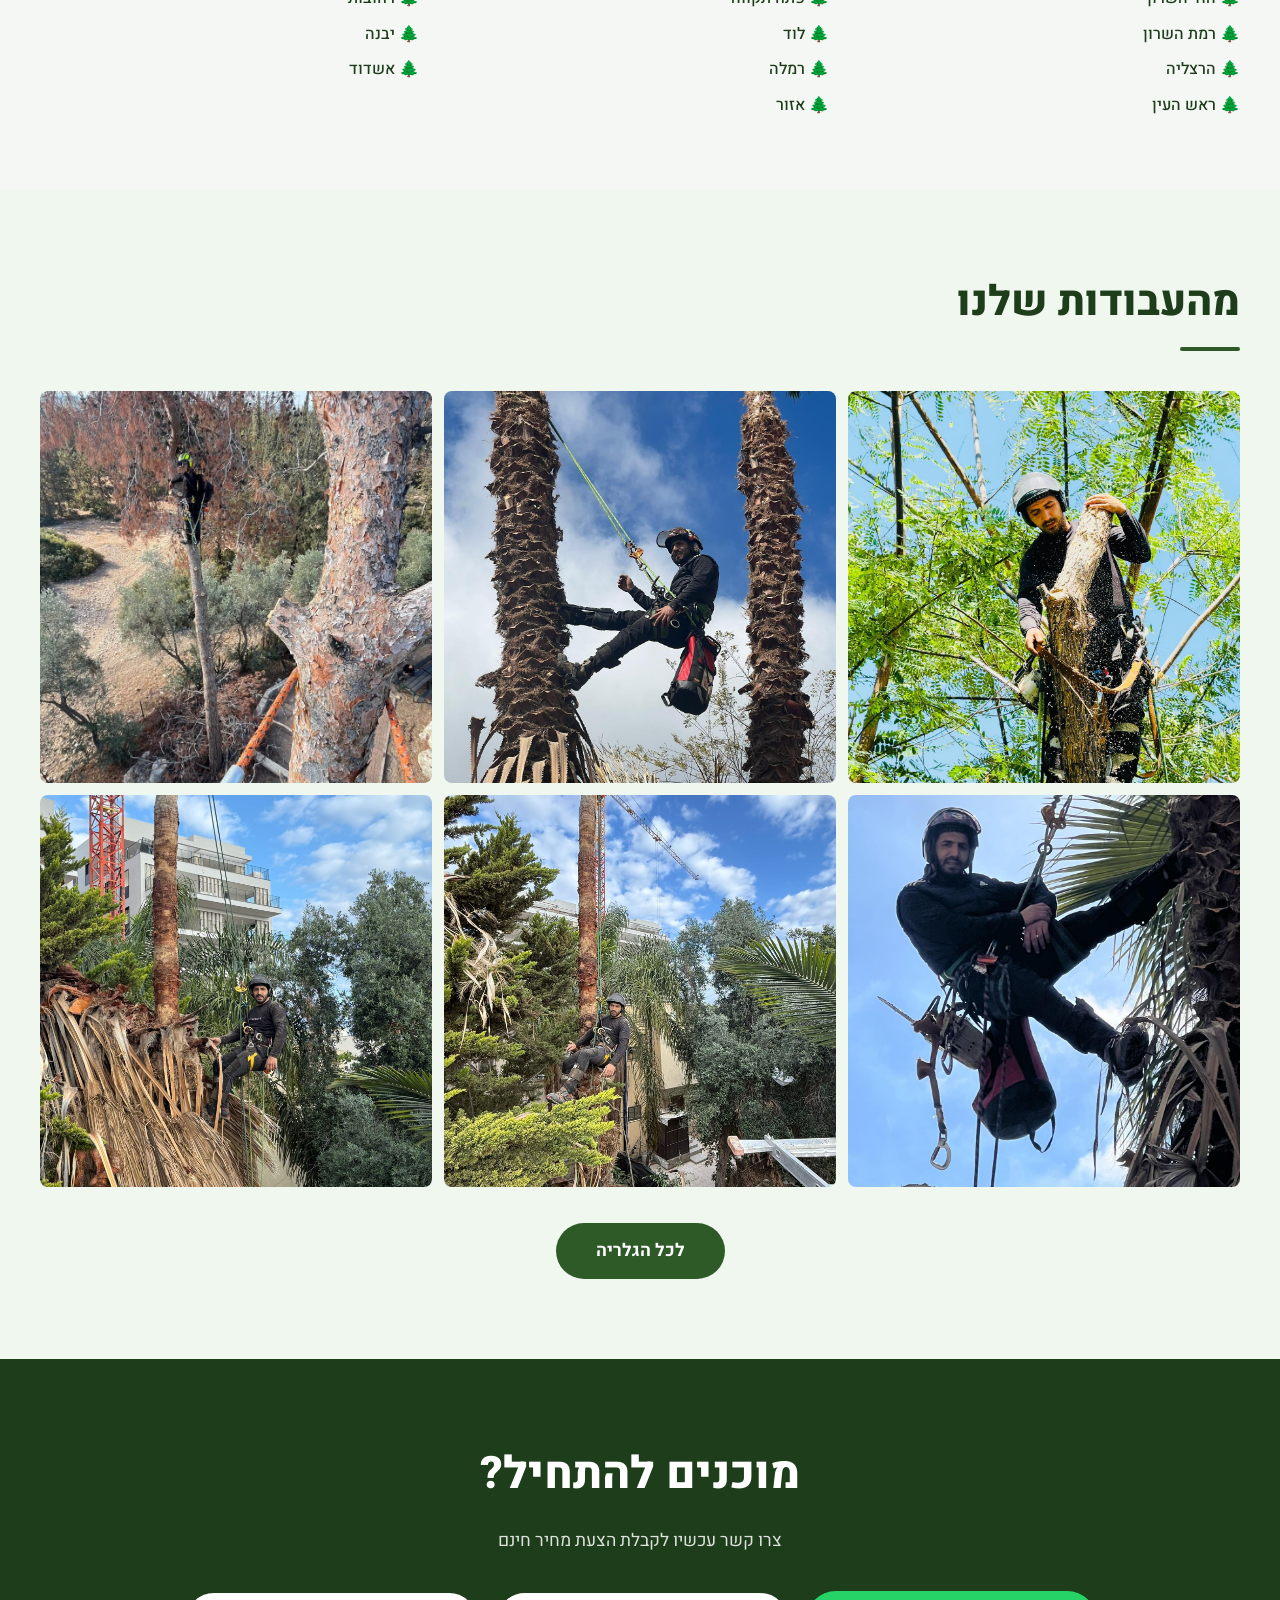
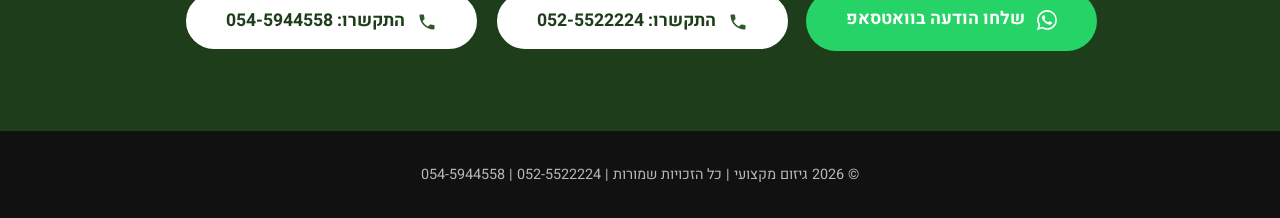
==== commit a1388d33: "Areas title: final two-line version" ====
--- a/index.html
+++ b/index.html
@@ -234,7 +234,7 @@
 <!-- SERVICE AREAS -->
 <section style="background:#f4f7f4;padding:70px 24px;">
   <div class="section-inner" style="text-align:center;">
-    <h2 class="section-title">שירותי גיזום לכל ערי</h2>
+    <h2 class="section-title">שירותי גיזום לכל<br>השרון, המרכז, גוש דן עד הדרום</h2>
     <div class="divider" style="margin:0 auto 40px;width:120px;"></div>
     <div class="areas-grid" style="display:grid;grid-template-columns:repeat(3,1fr);gap:32px;text-align:right;">
 
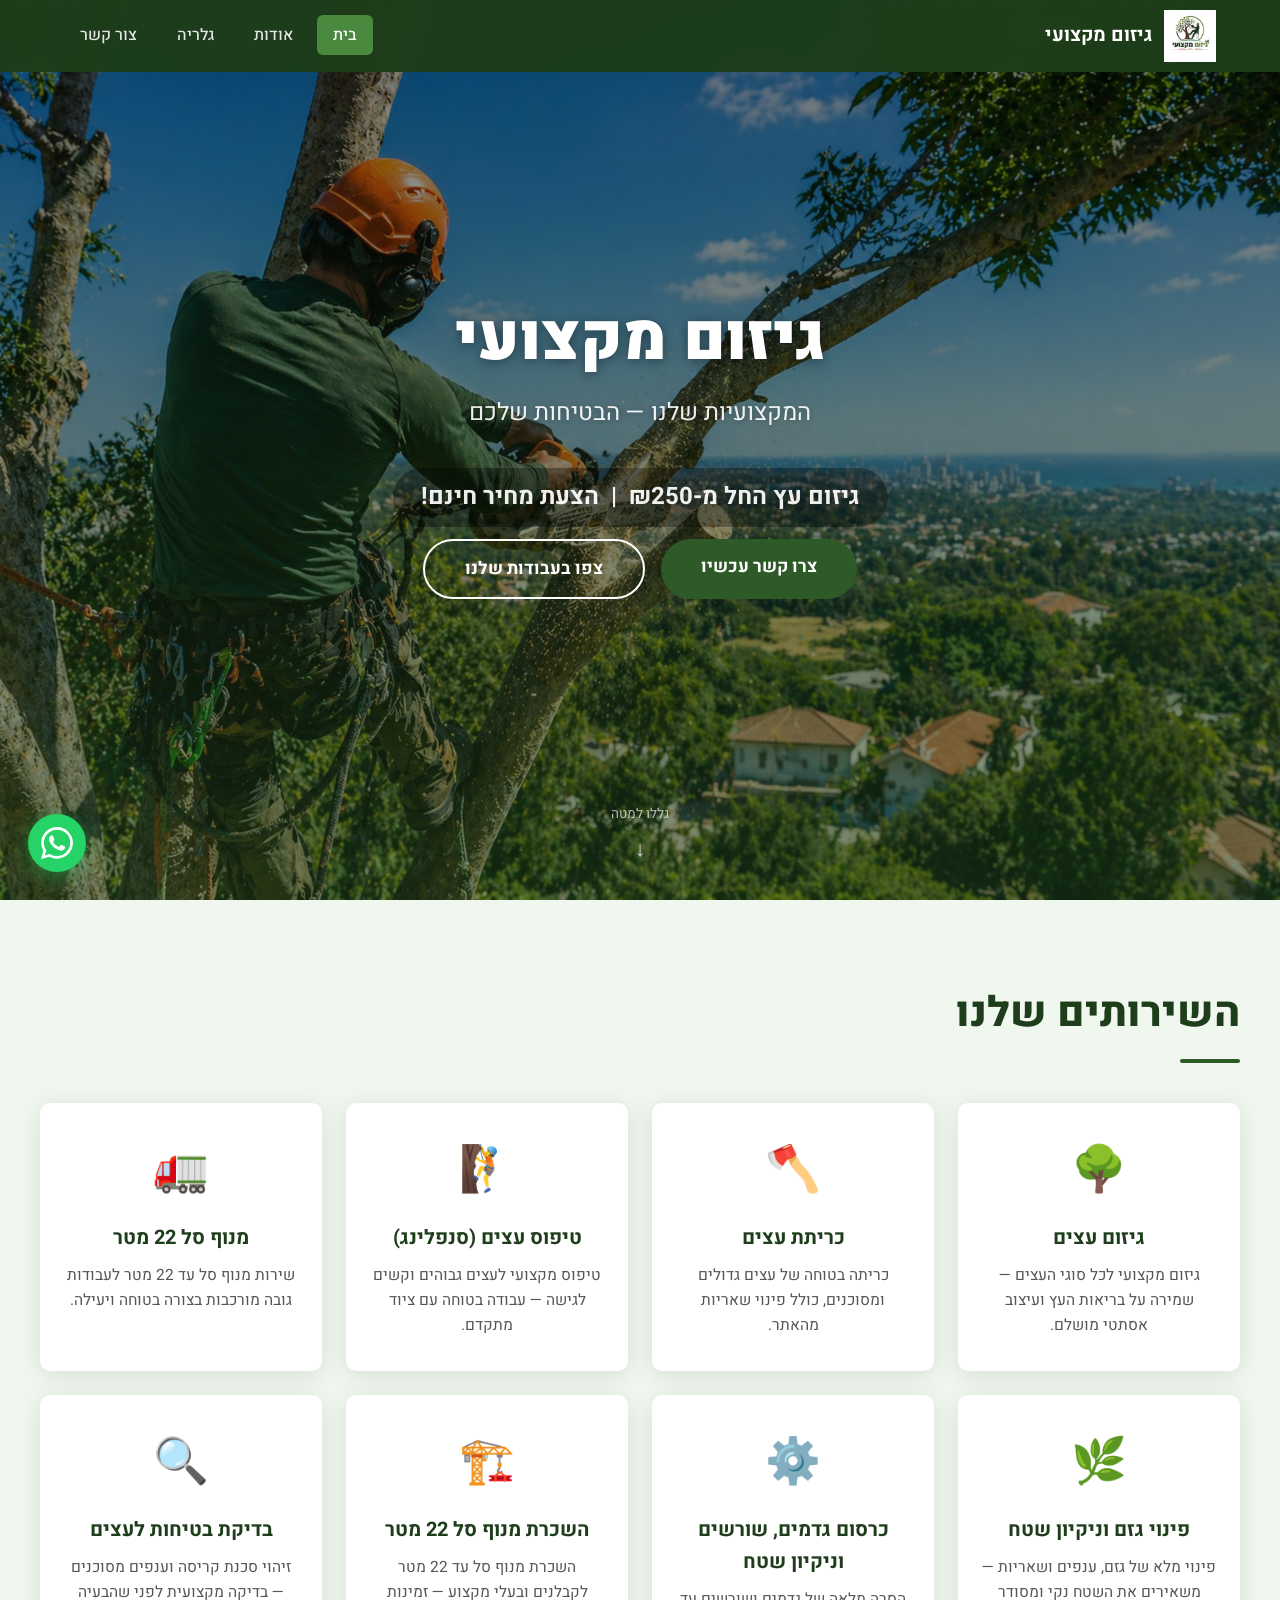
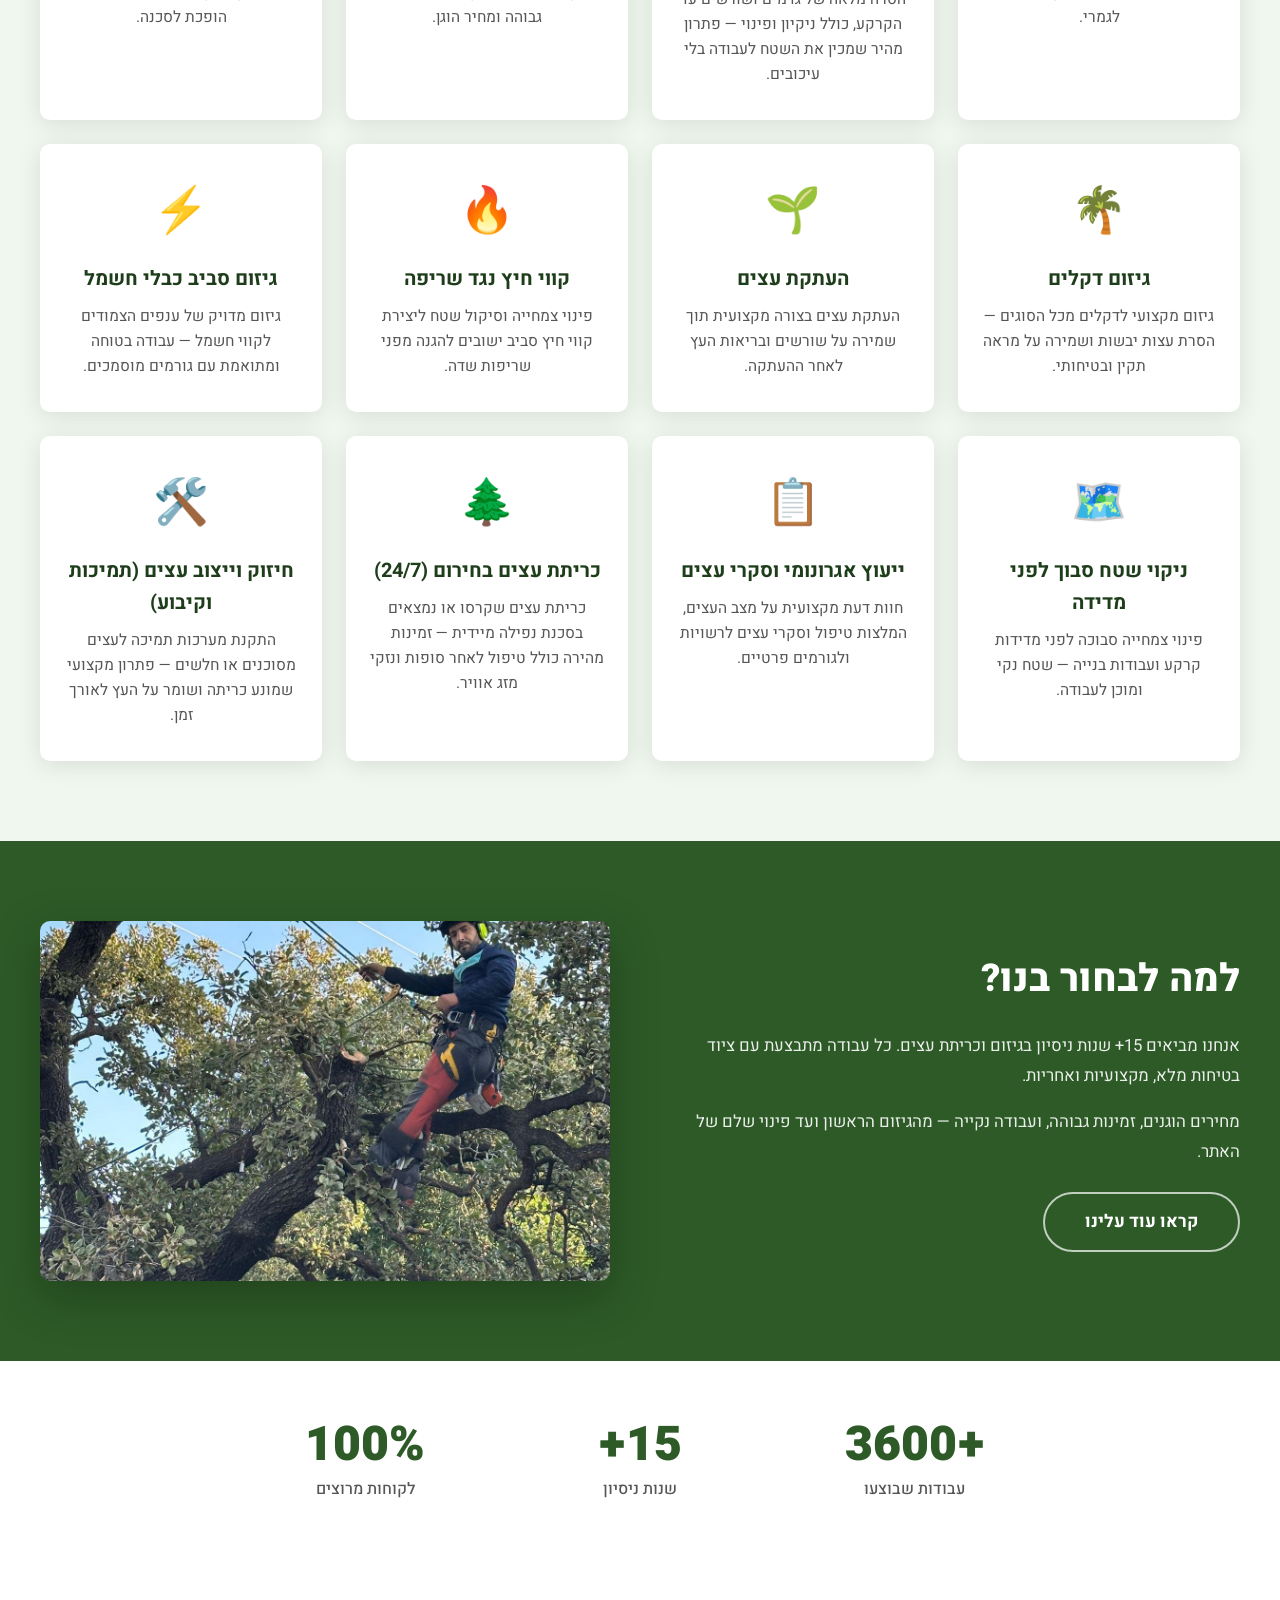
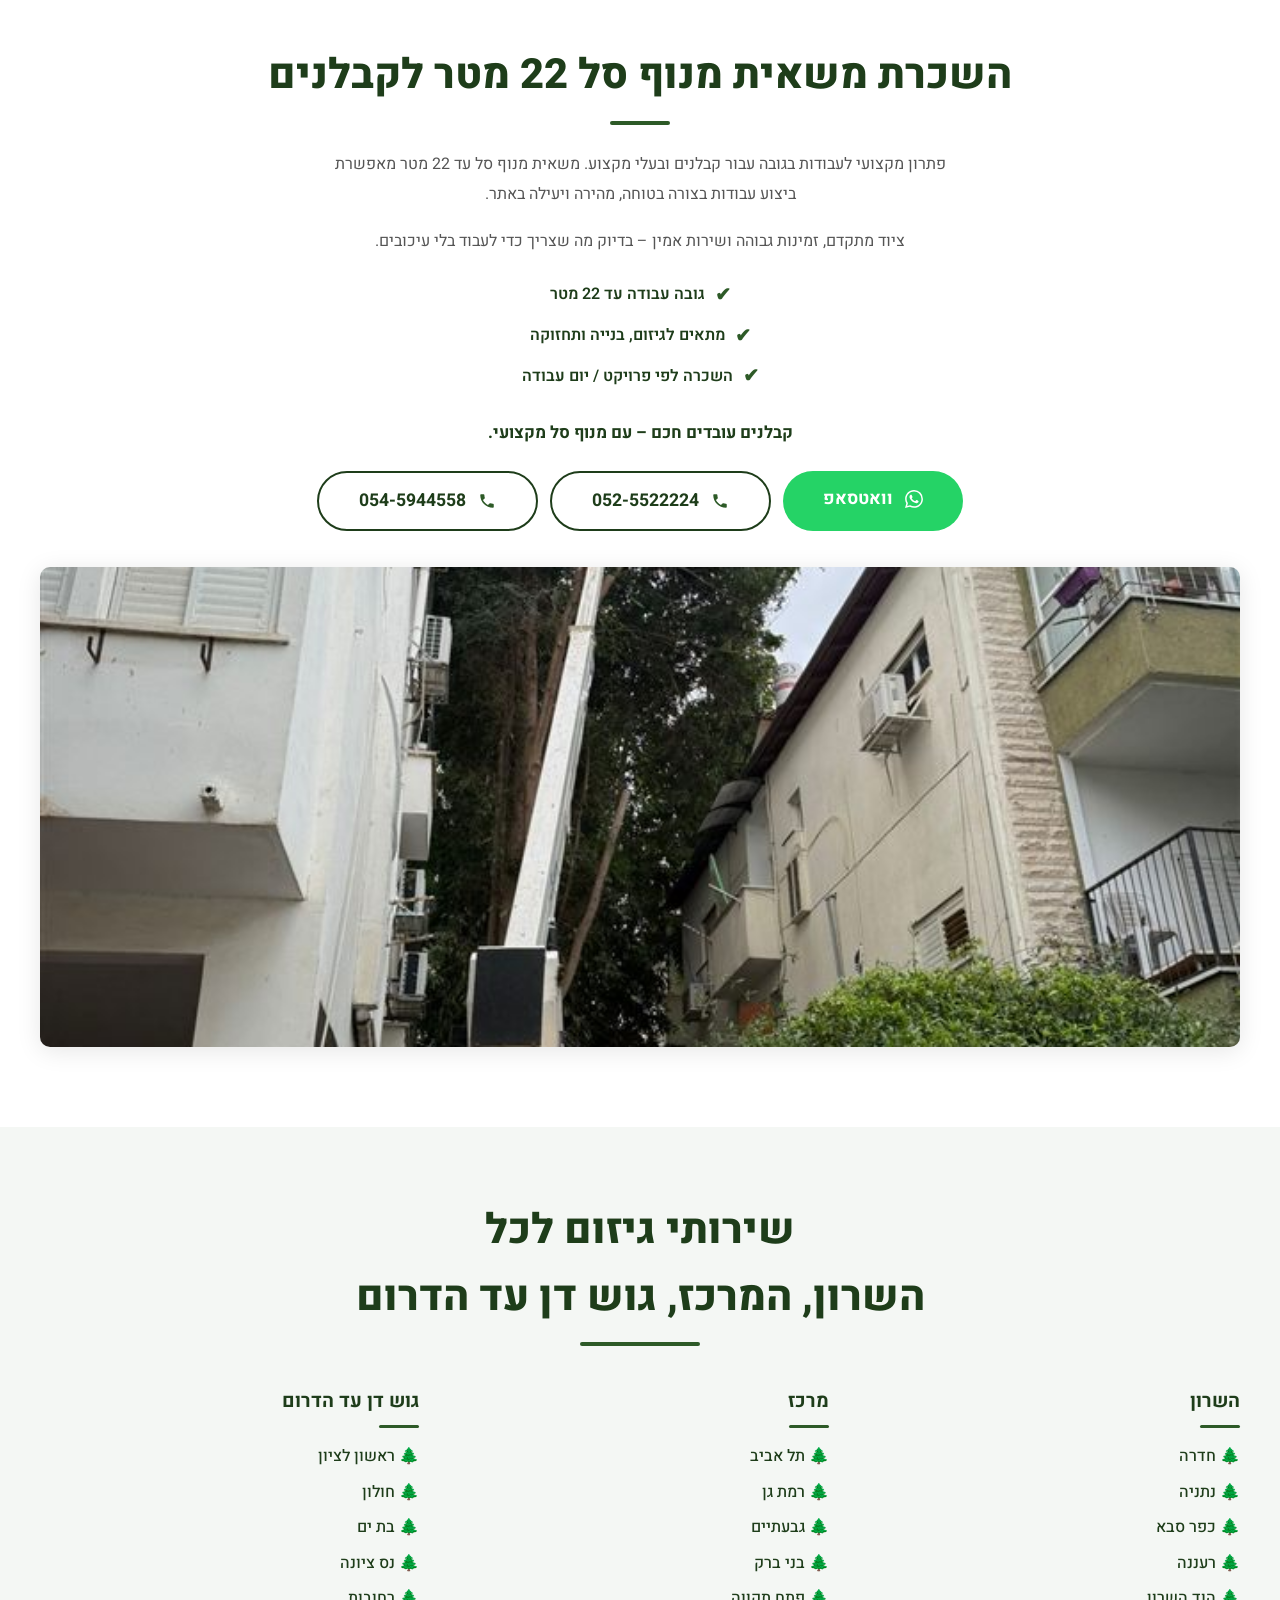
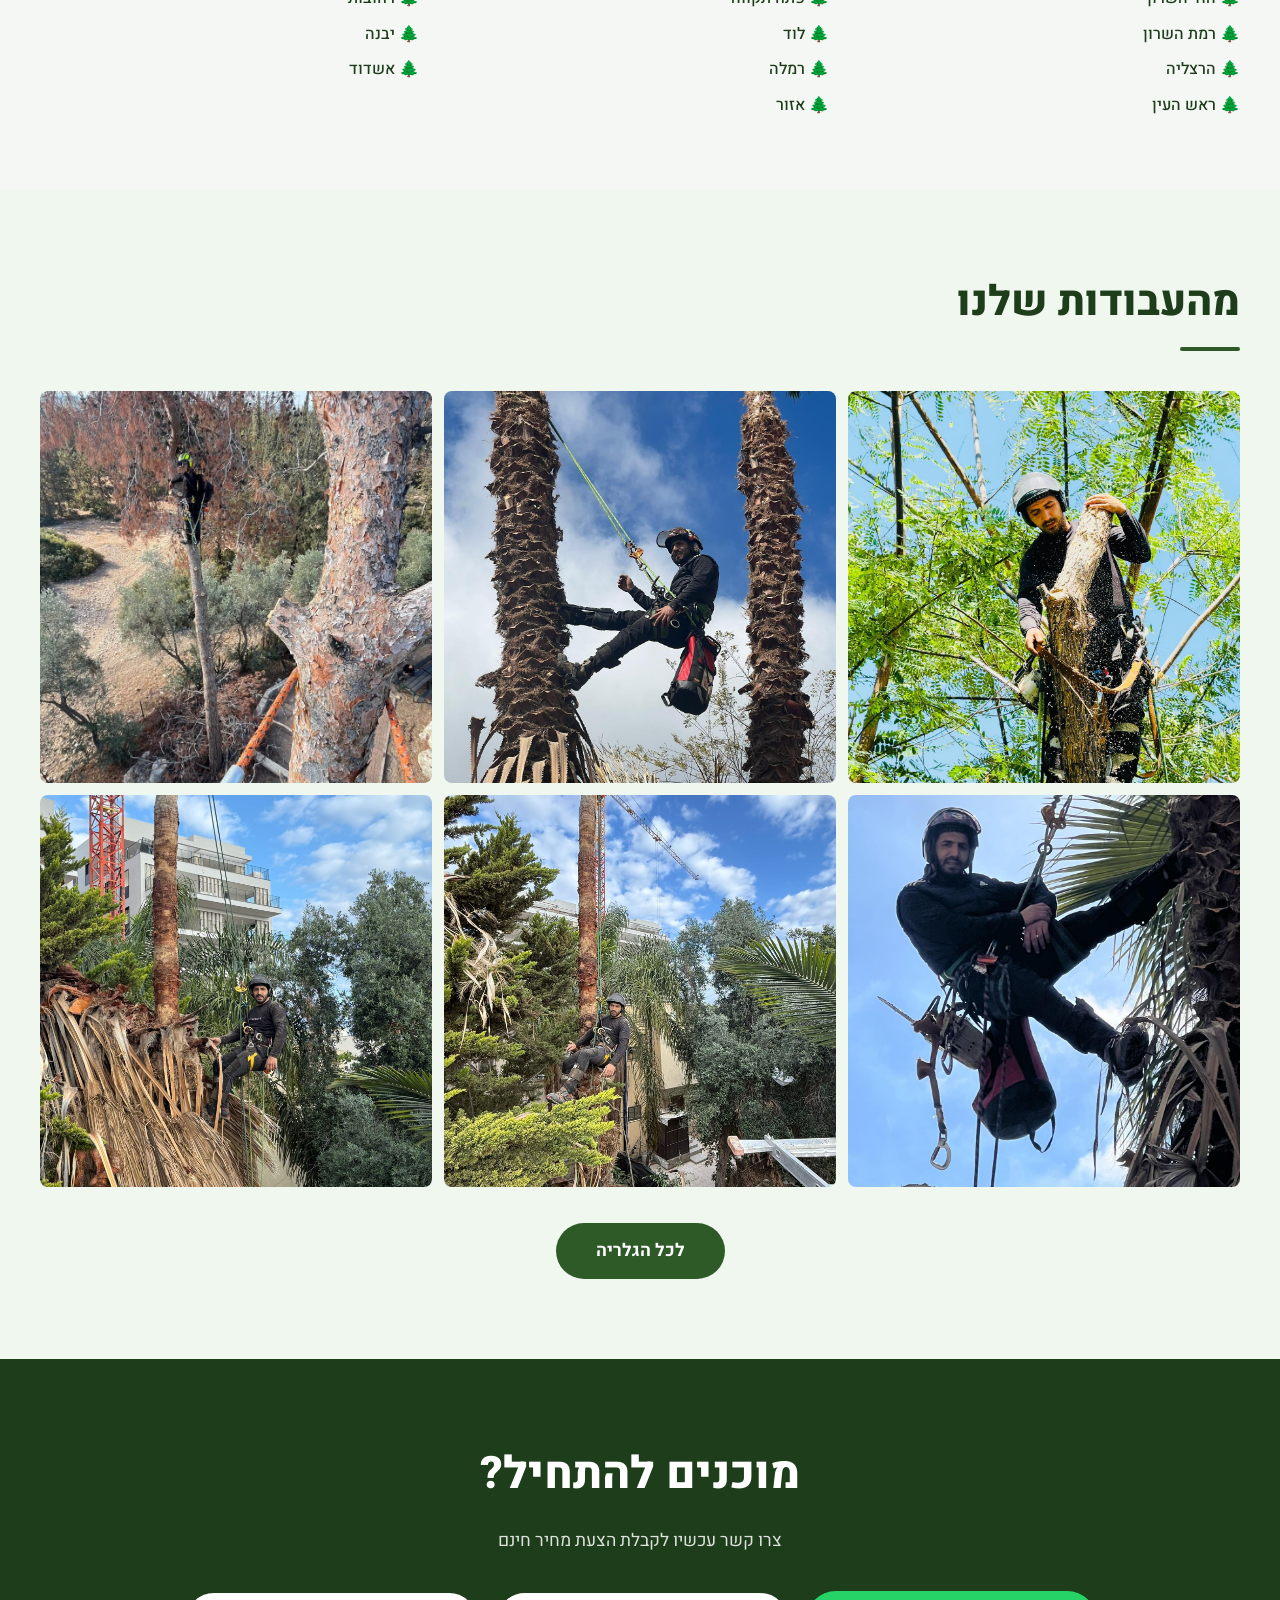
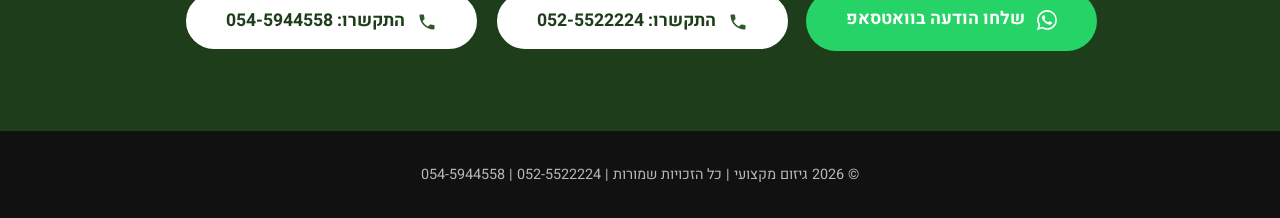
==== commit 4535ee35: "Stats: update jobs count to 3600+" ====
--- a/index.html
+++ b/index.html
@@ -187,7 +187,7 @@
 <section class="stats">
   <div class="stats-grid">
     <div>
-      <span class="stat-num">+500</span>
+      <span class="stat-num">+3600</span>
       <span class="stat-label">עבודות שבוצעו</span>
     </div>
     <div>
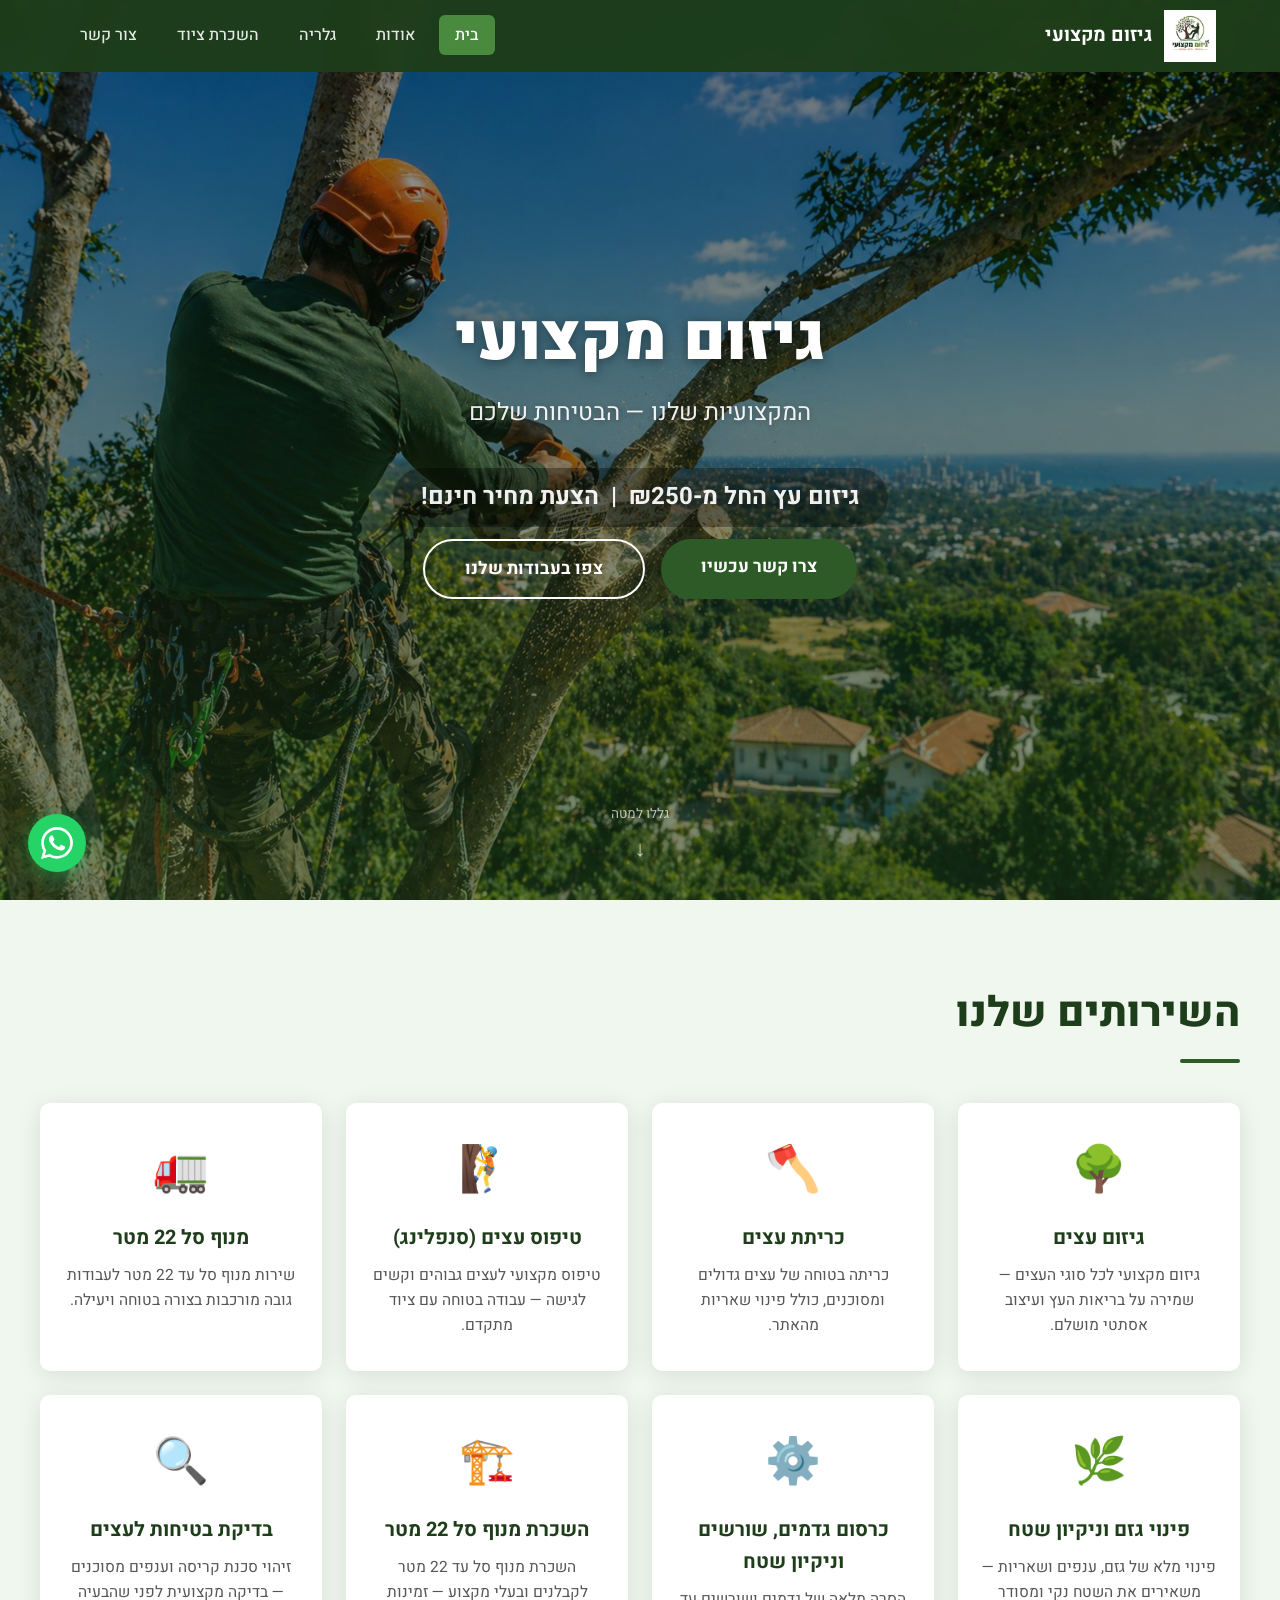
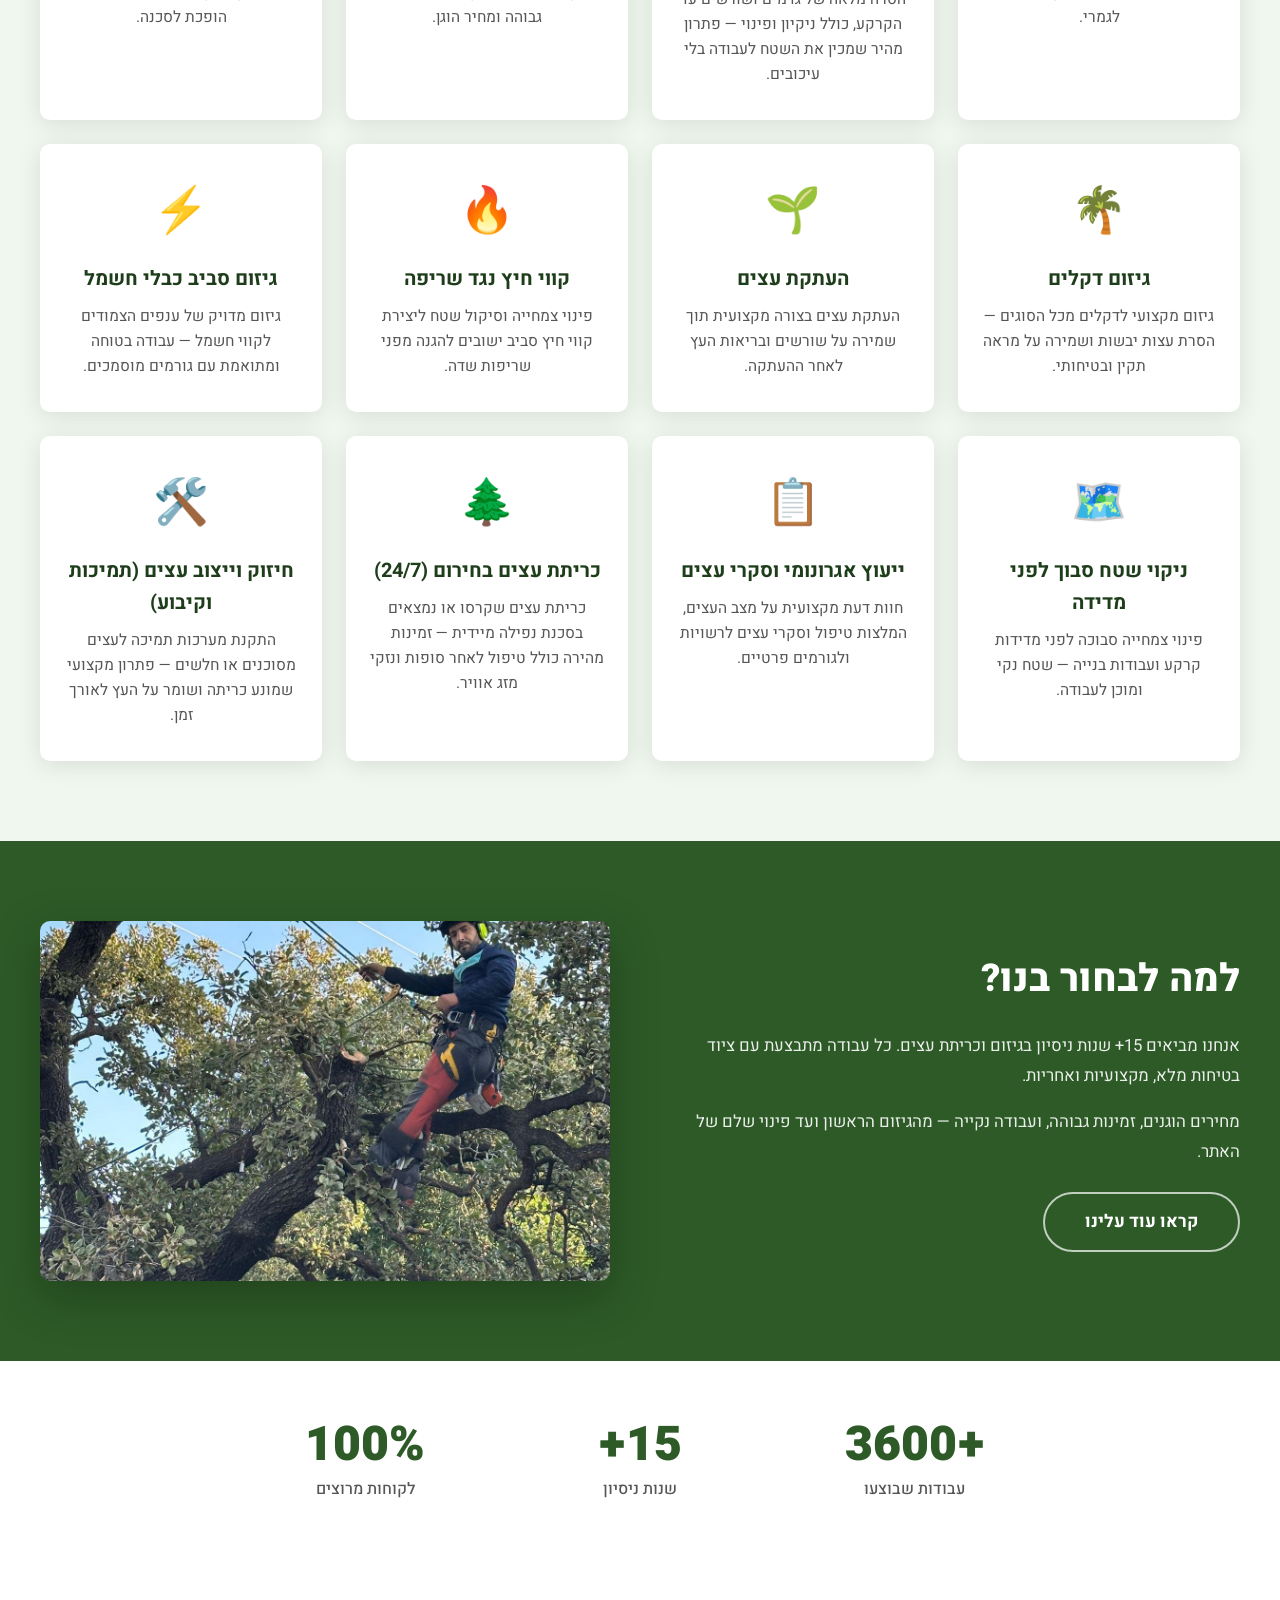
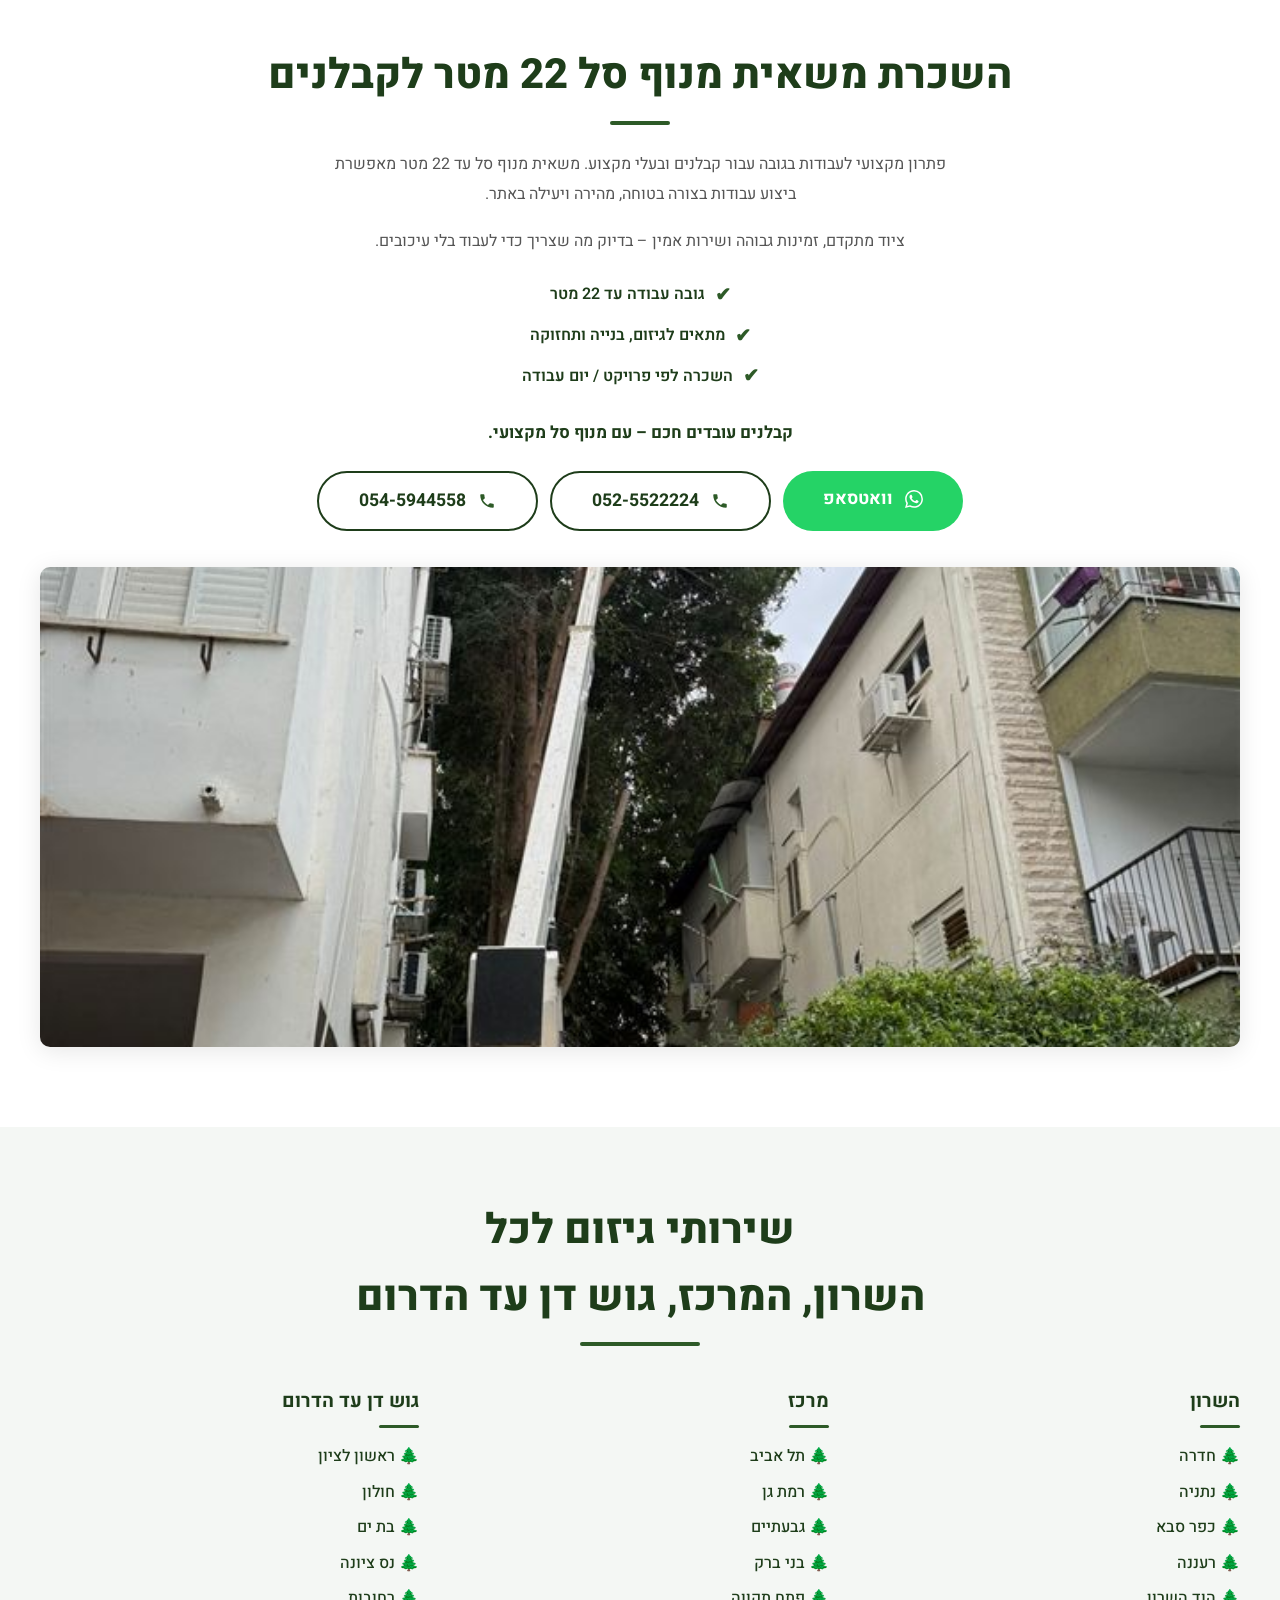
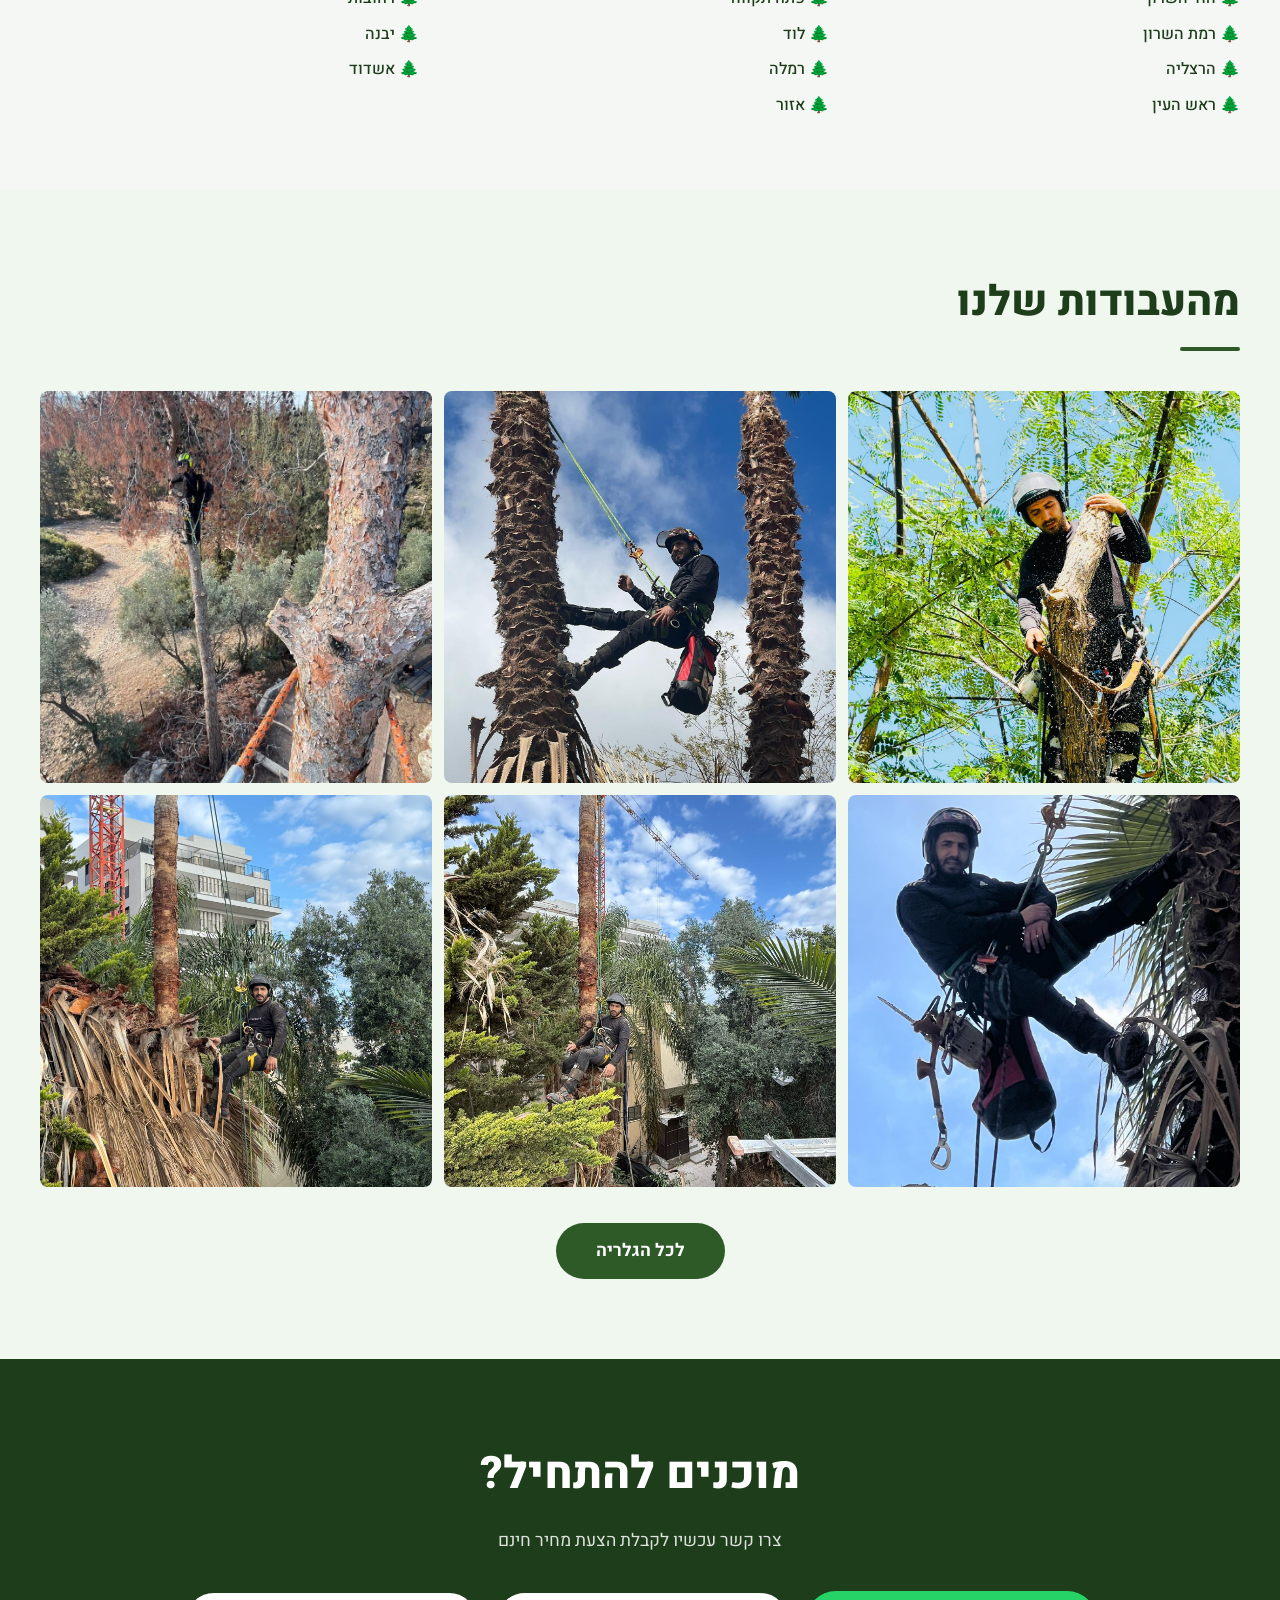
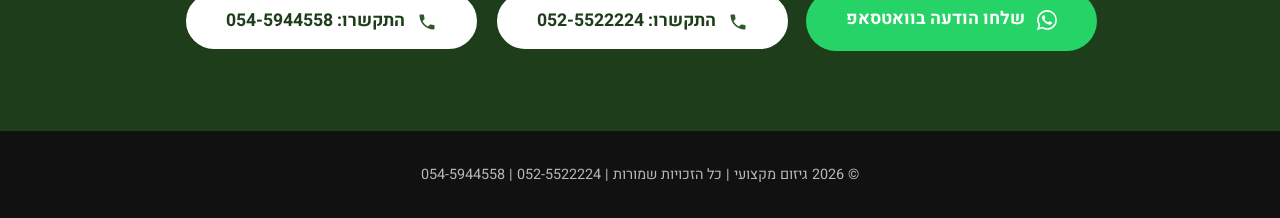
==== commit ea3151e3: "Add equipment rental page and nav link on all pages" ====
--- a/index.html
+++ b/index.html
@@ -56,6 +56,7 @@
       <li><a href="index.html">בית</a></li>
       <li><a href="about.html">אודות</a></li>
       <li><a href="gallery.html">גלריה</a></li>
+      <li><a href="equipment.html">השכרת ציוד</a></li>
       <li><a href="contact.html">צור קשר</a></li>
     </ul>
     <button class="hamburger" aria-label="תפריט">
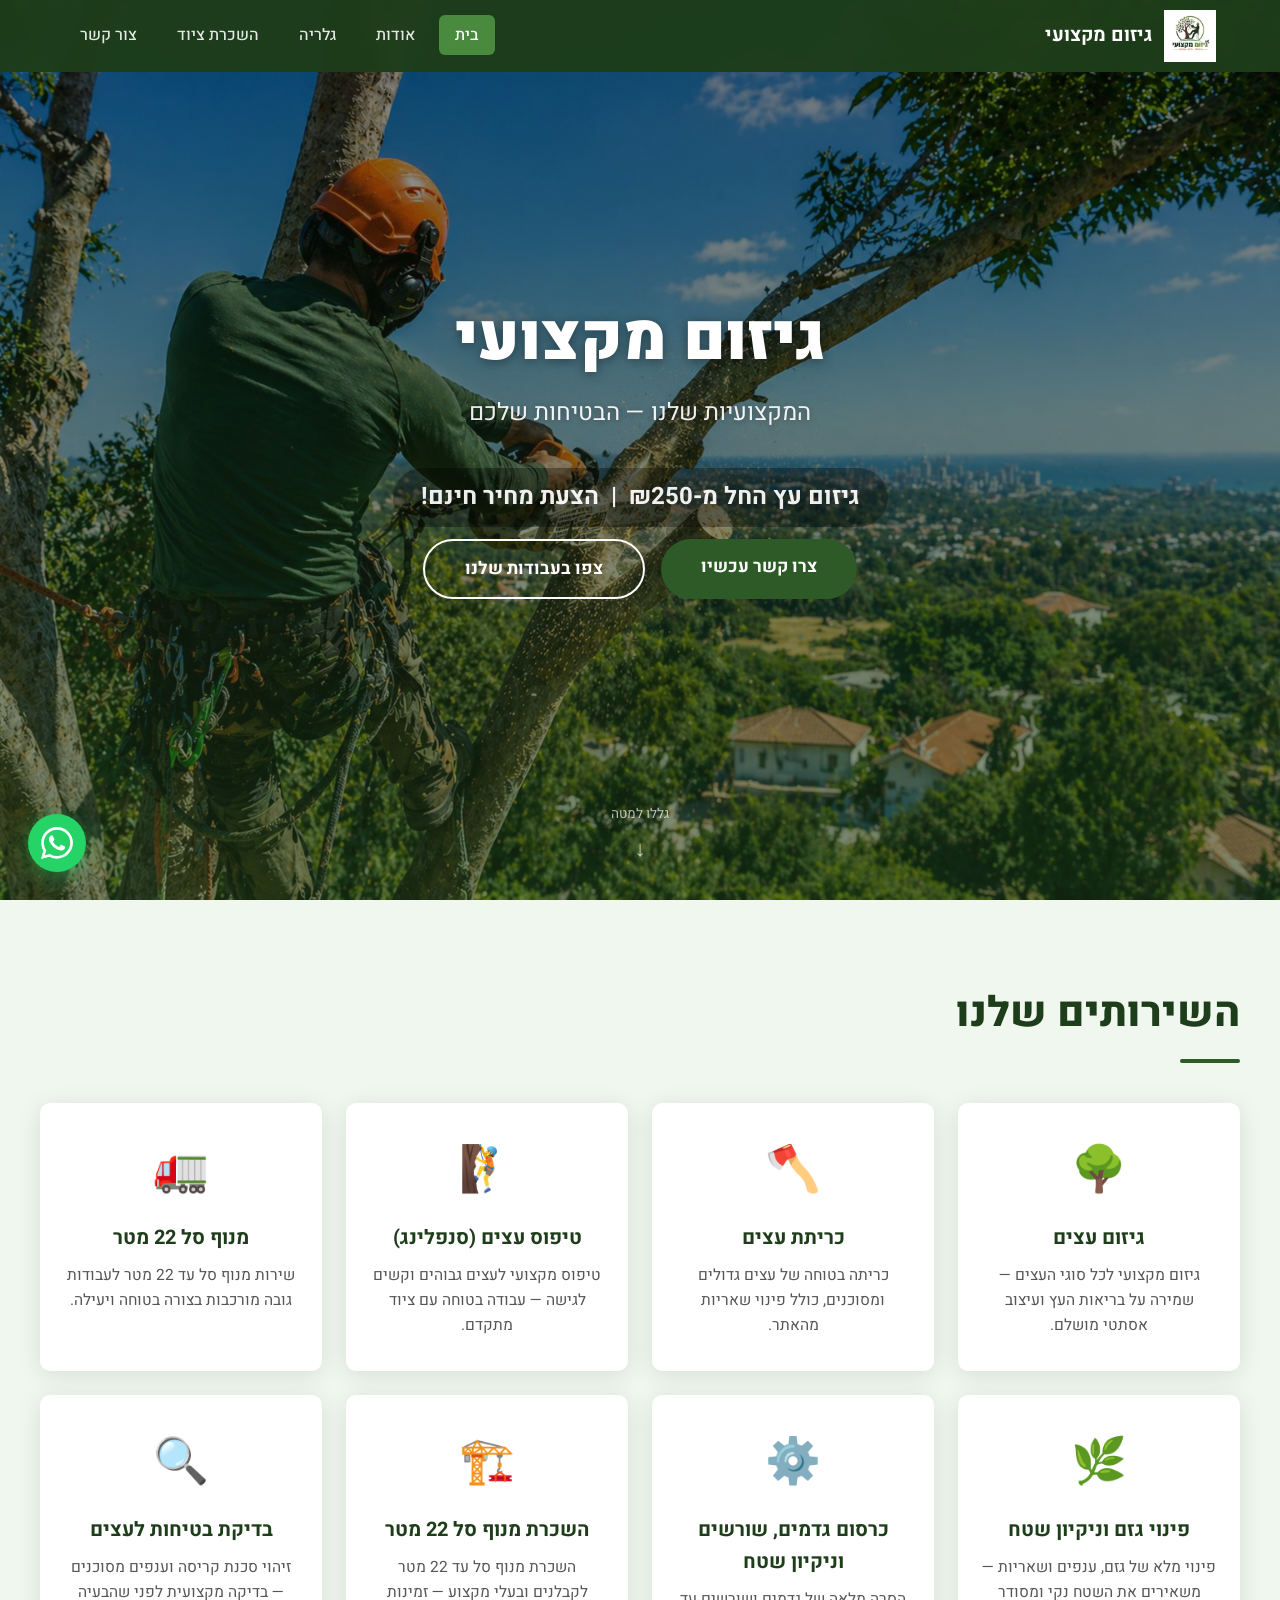
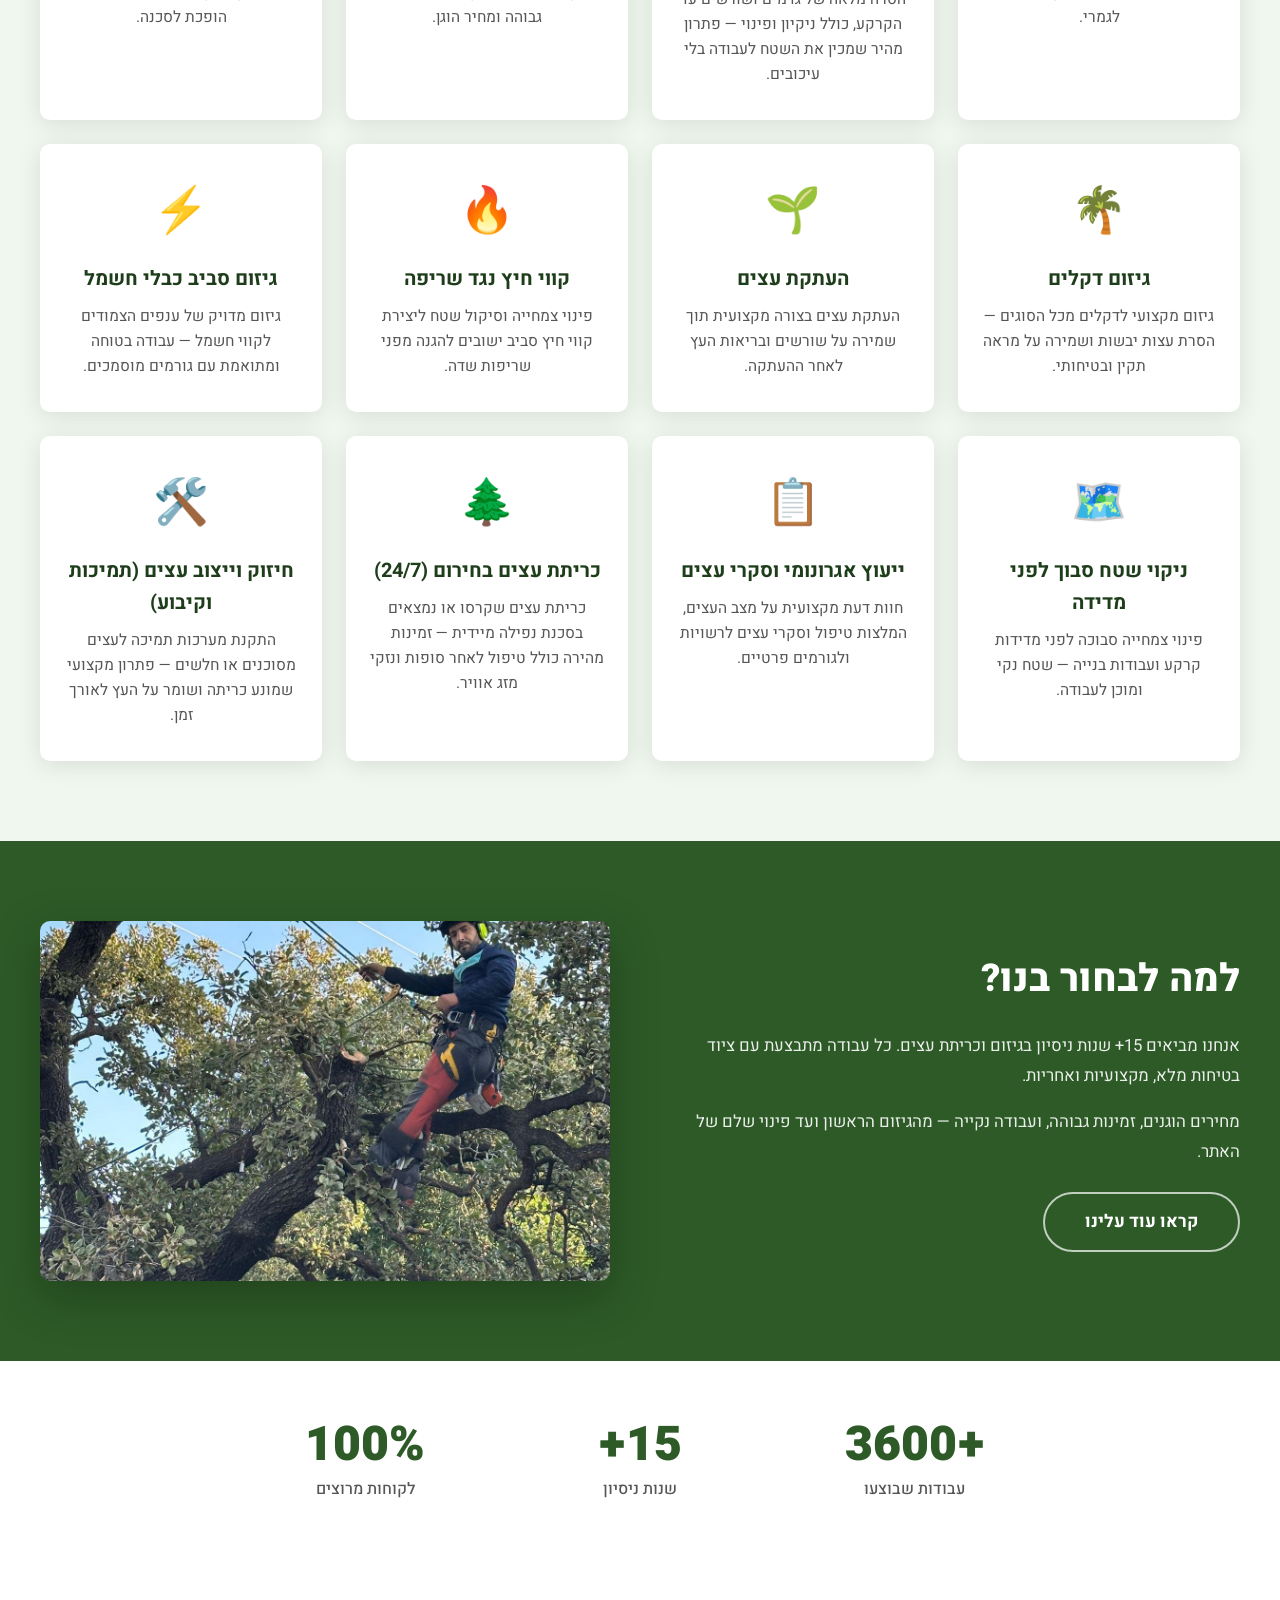
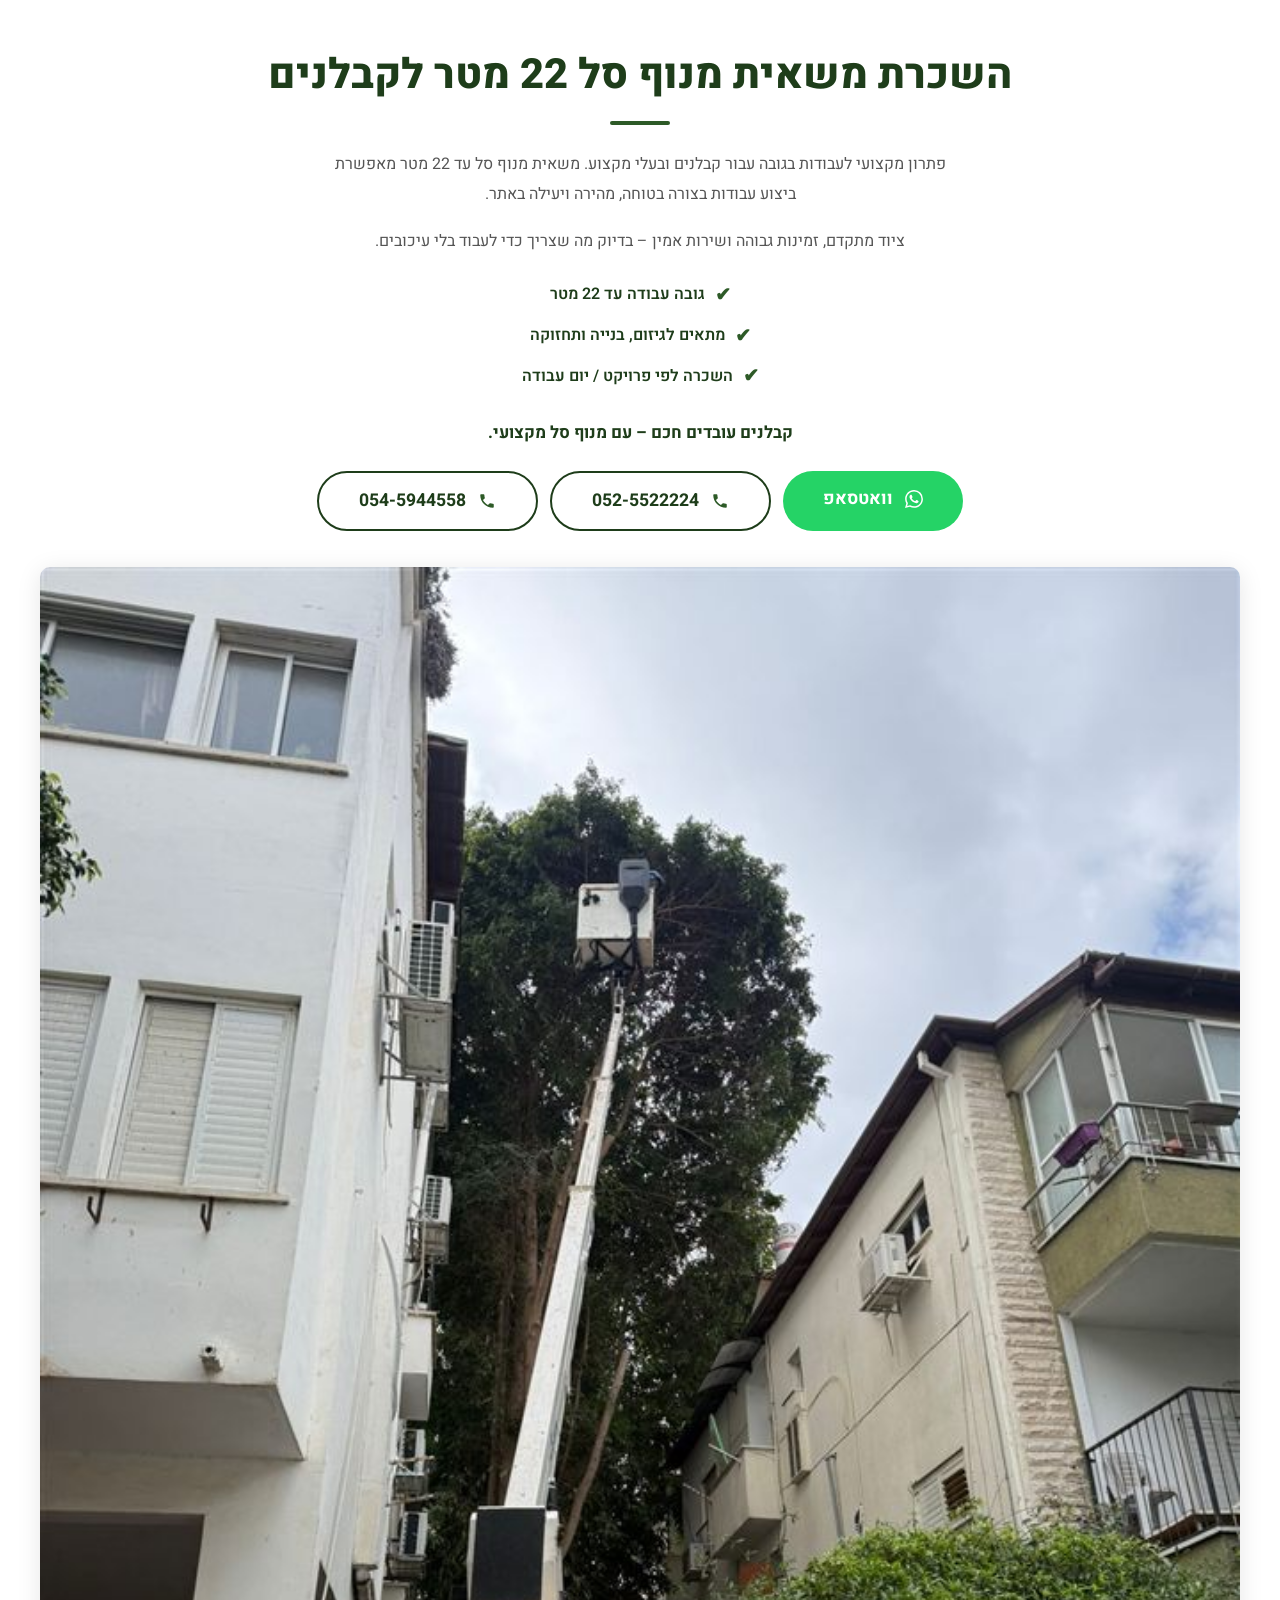
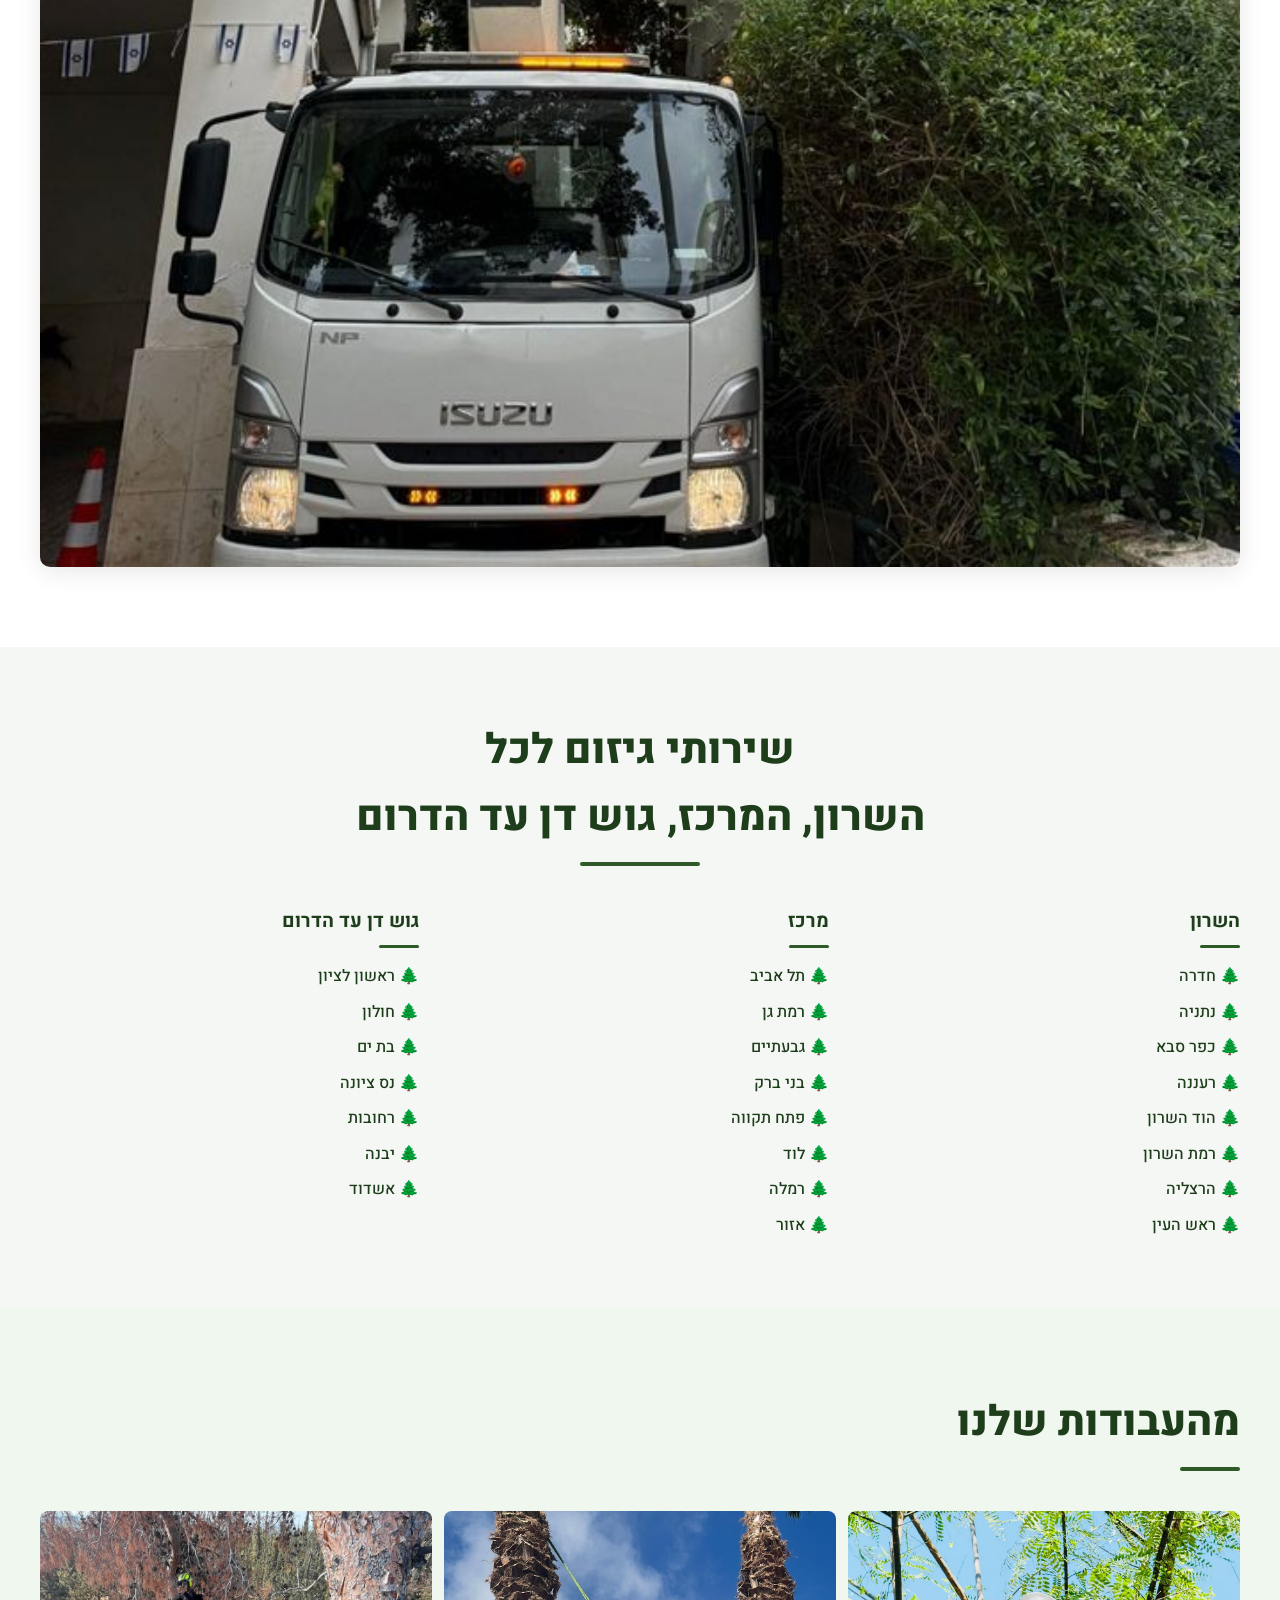
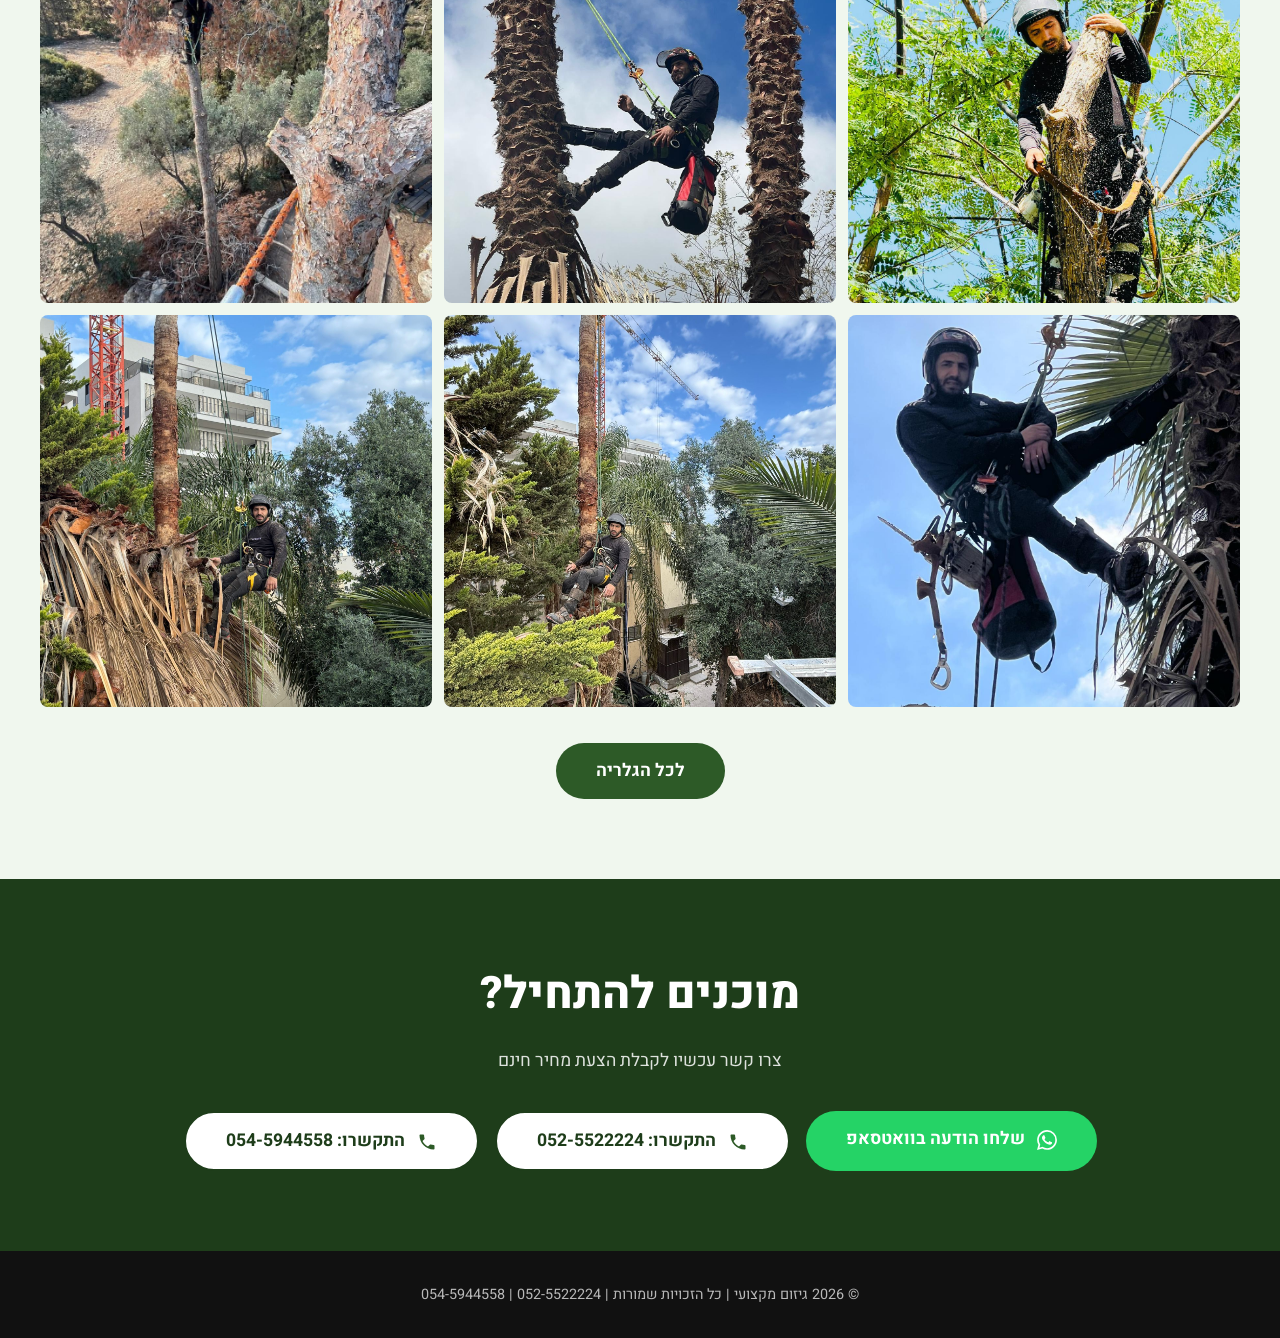
==== commit e03dfd81: "Crane image: show full image on desktop" ====
--- a/index.html
+++ b/index.html
@@ -227,7 +227,7 @@
       <a href="tel:0545944558" class="btn btn-phone"><svg viewBox="0 0 24 24" style="width:18px;height:18px;fill:#2D5A27;vertical-align:middle;margin-left:8px;" xmlns="http://www.w3.org/2000/svg"><path d="M6.62 10.79c1.44 2.83 3.76 5.14 6.59 6.59l2.2-2.2c.27-.27.67-.36 1.02-.24 1.12.37 2.33.57 3.57.57.55 0 1 .45 1 1V20c0 .55-.45 1-1 1-9.39 0-17-7.61-17-17 0-.55.45-1 1-1h3.5c.55 0 1 .45 1 1 0 1.25.2 2.45.57 3.57.11.35.03.74-.25 1.02l-2.2 2.2z"/></svg> 054-5944558</a>
     </div>
     <div style="border-radius:var(--radius);overflow:hidden;box-shadow:var(--shadow);">
-      <img src="bg/crane.jpg" alt="משאית מנוף סל 22 מטר לגיזום עצים ועבודות בגובה" style="width:100%;max-height:480px;object-fit:cover;display:block;">
+      <img src="bg/crane.jpg" alt="משאית מנוף סל 22 מטר לגיזום עצים ועבודות בגובה" style="width:100%;height:auto;display:block;">
     </div>
   </div>
 </section>
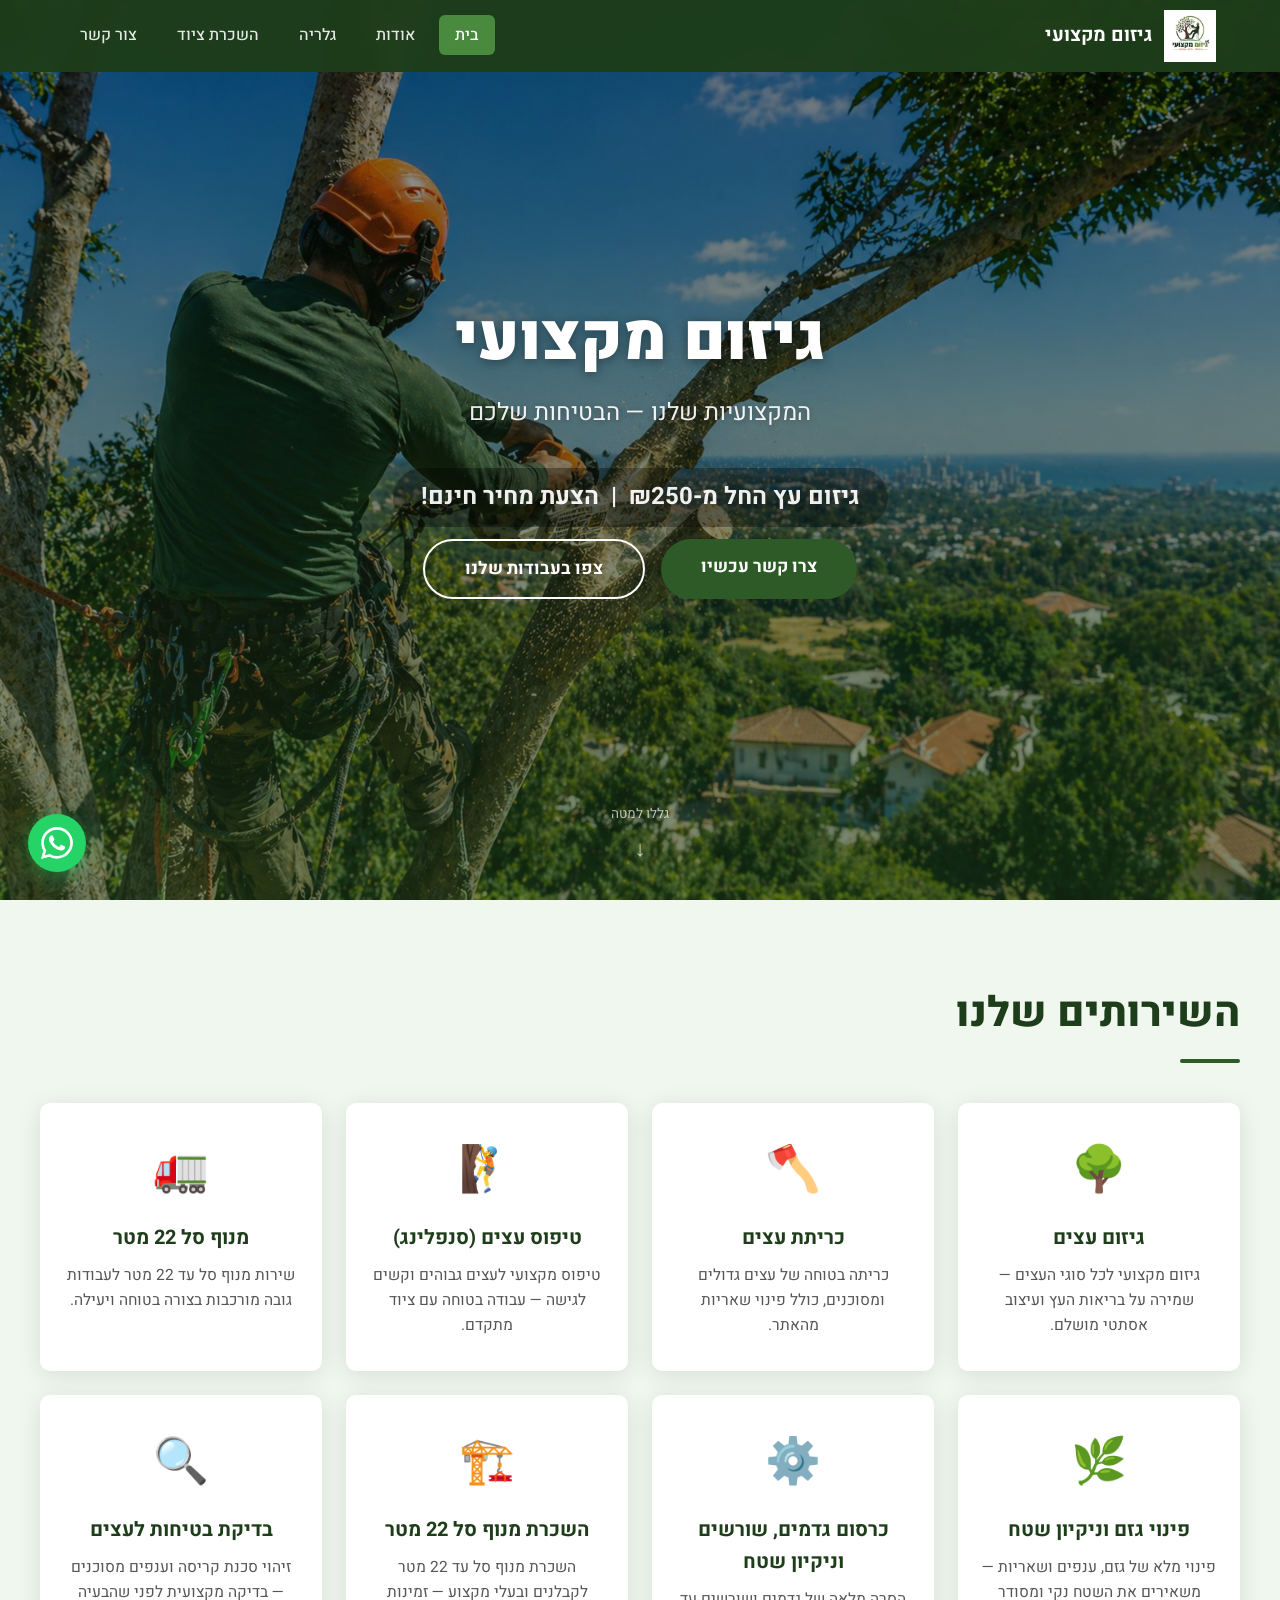
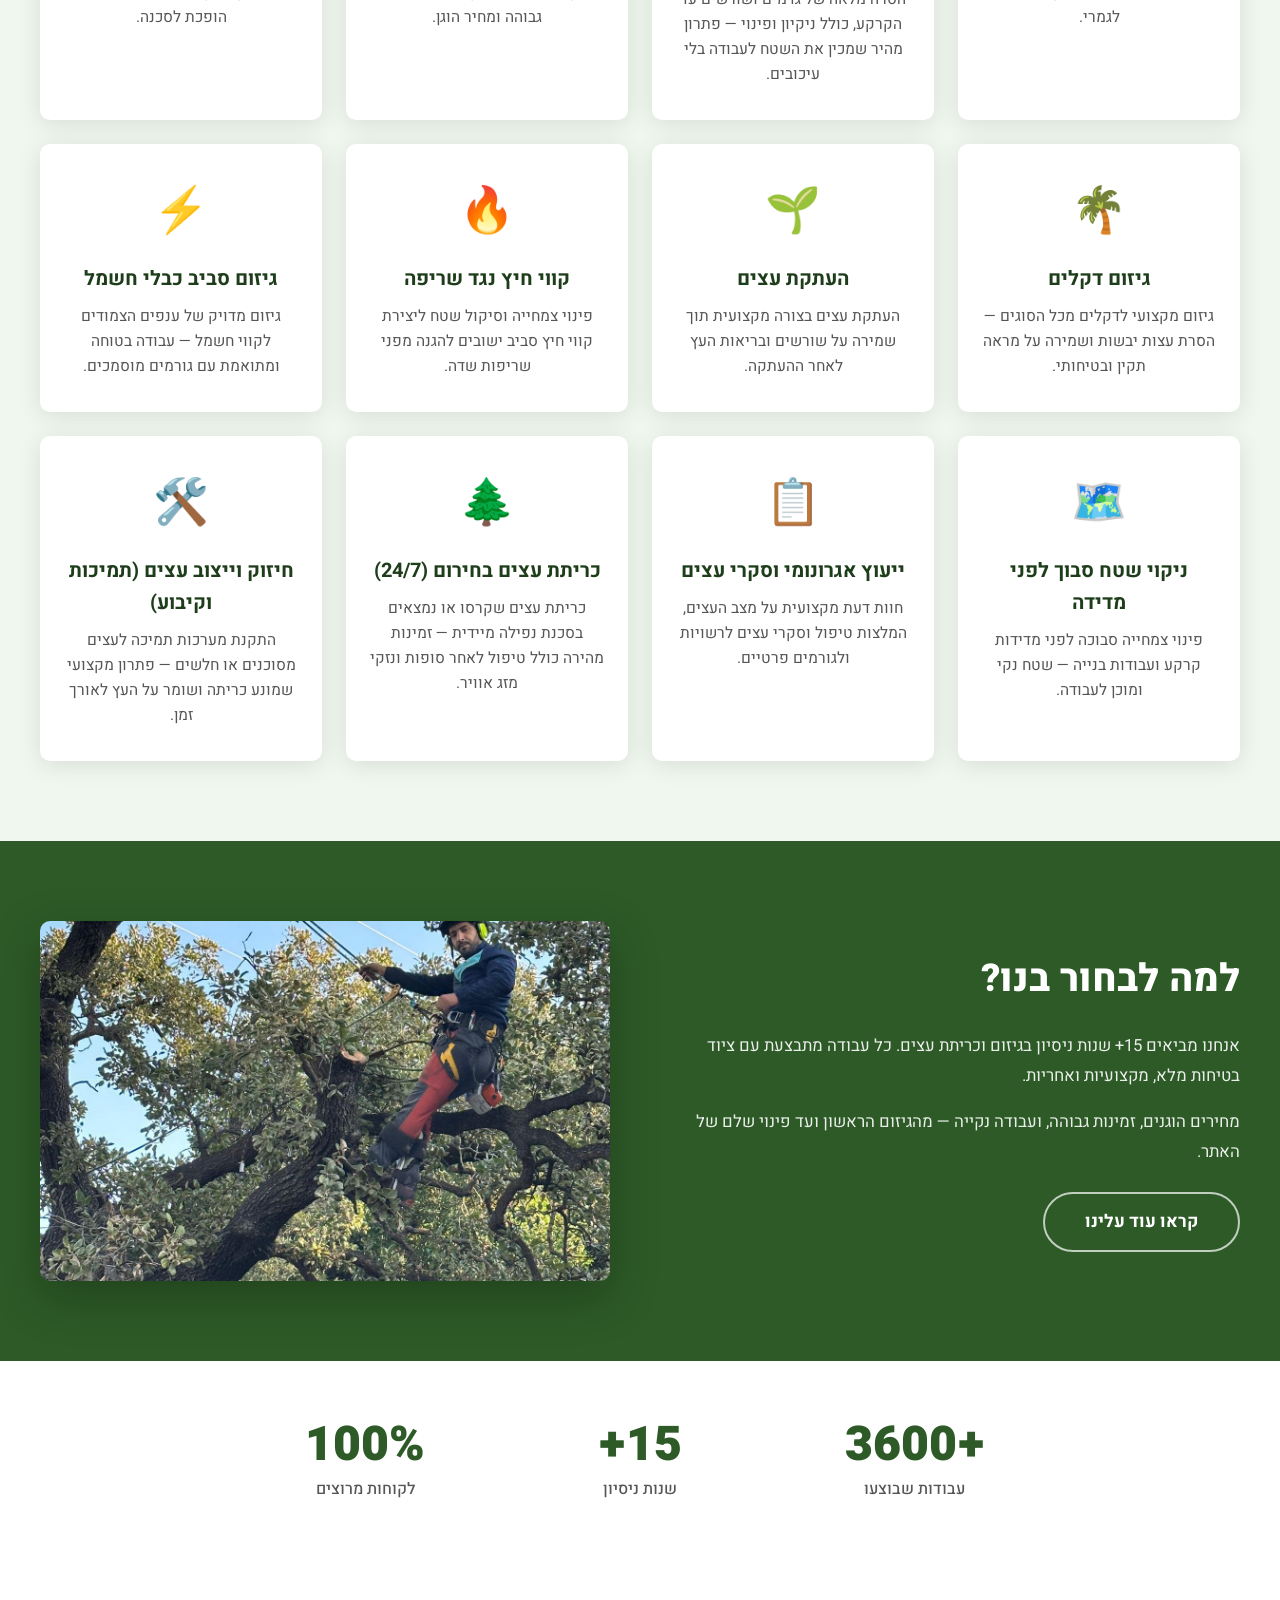
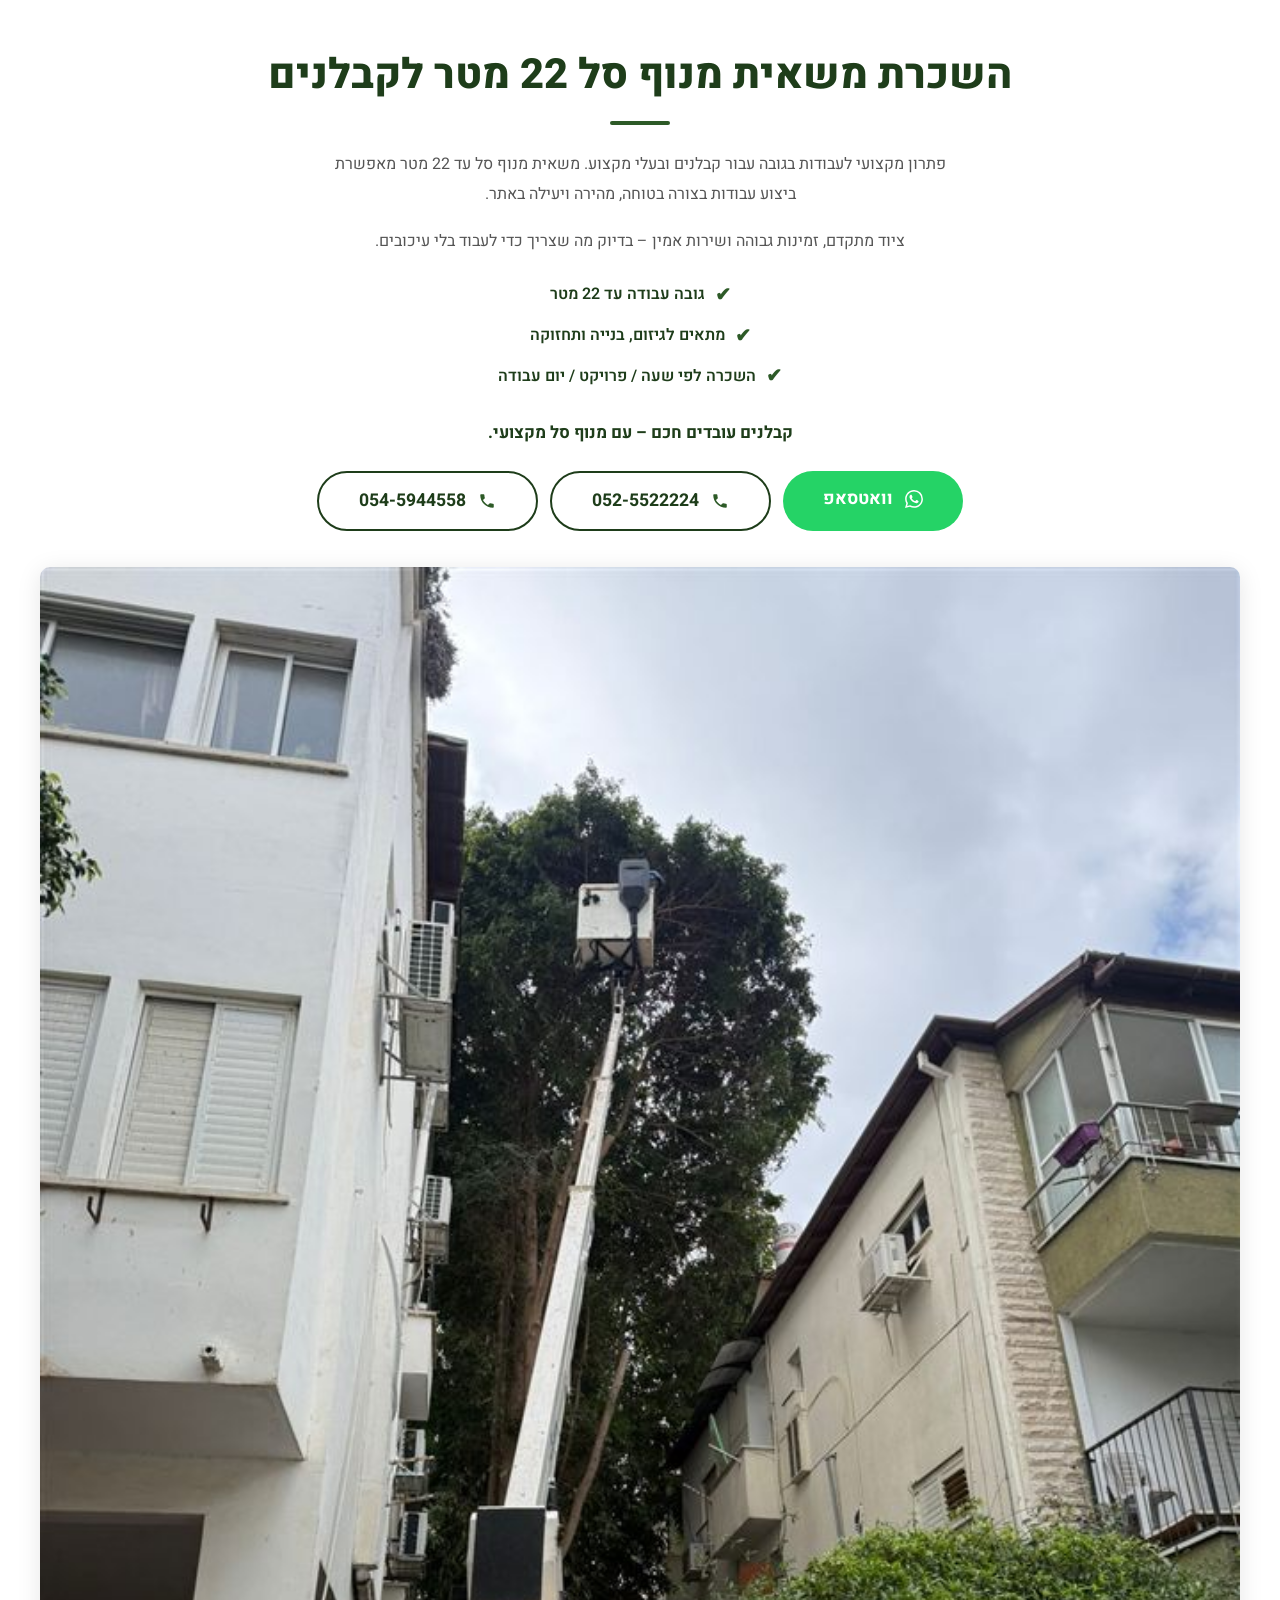
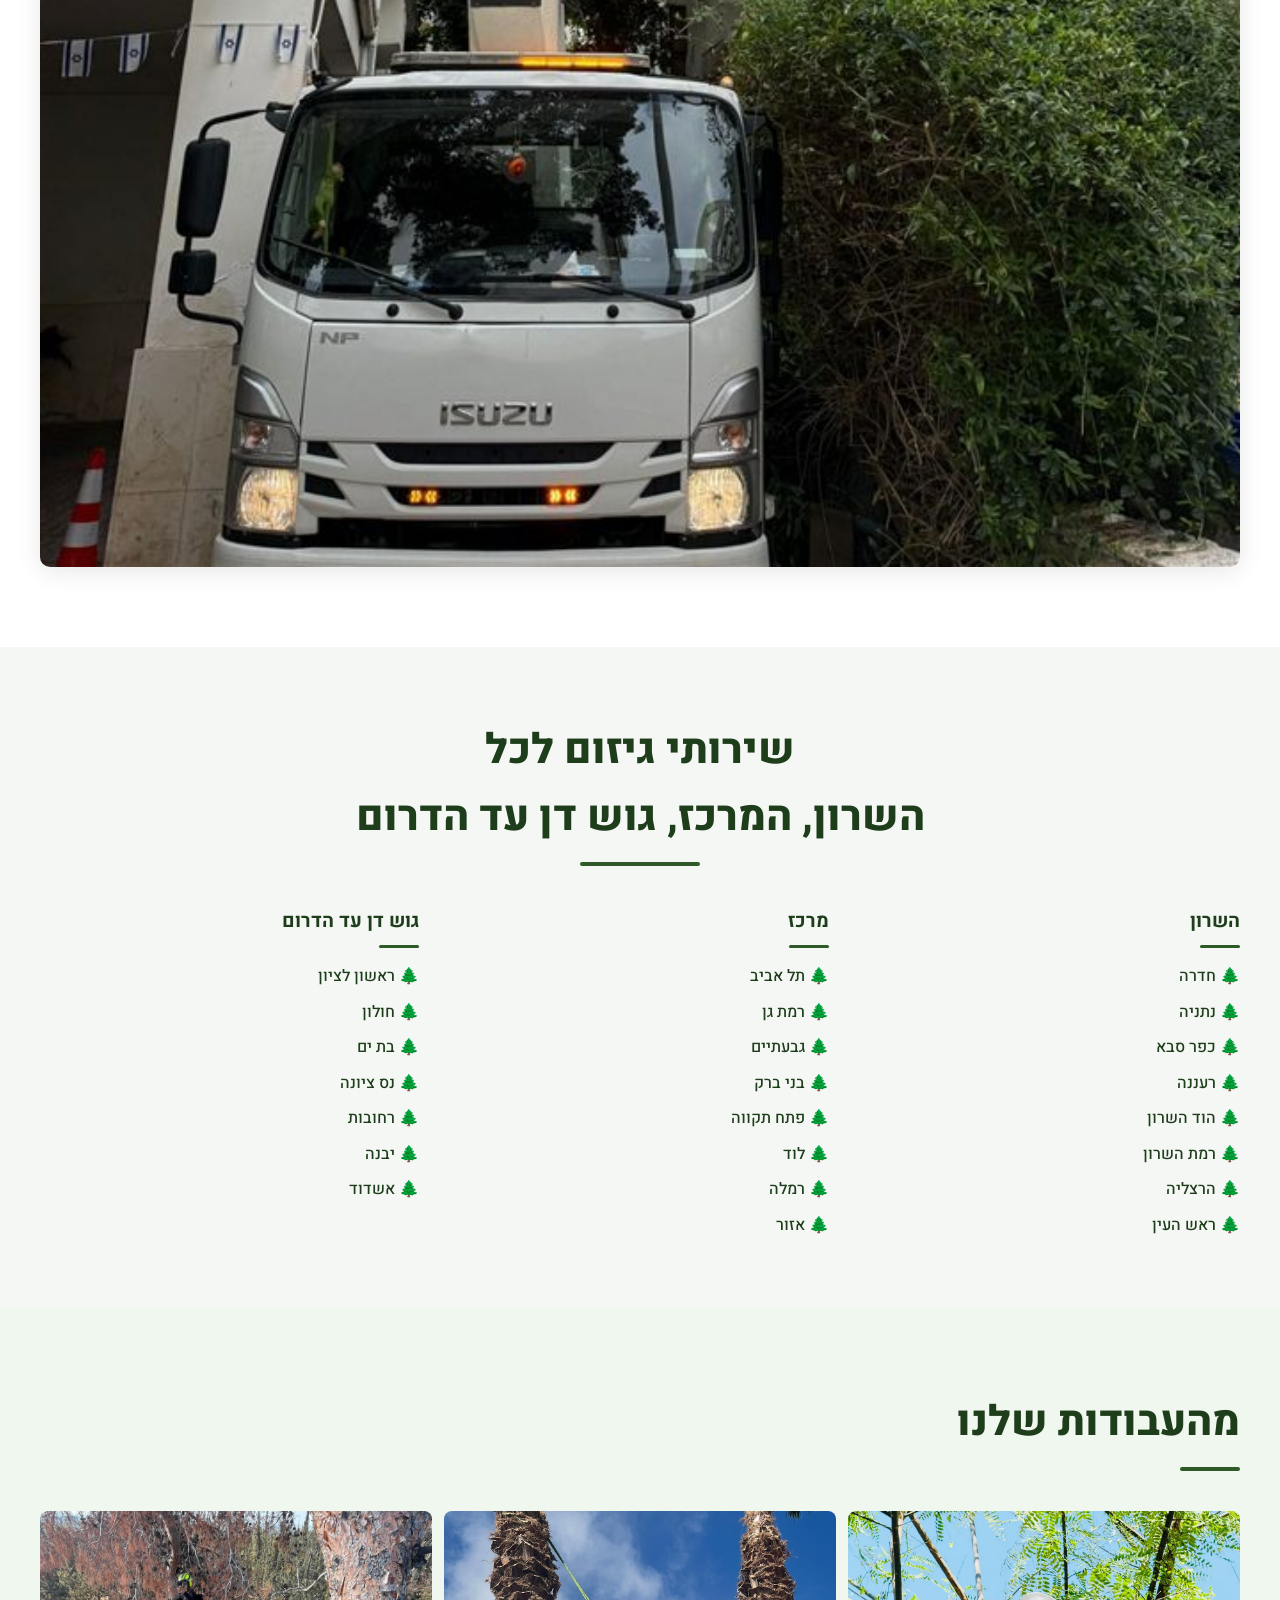
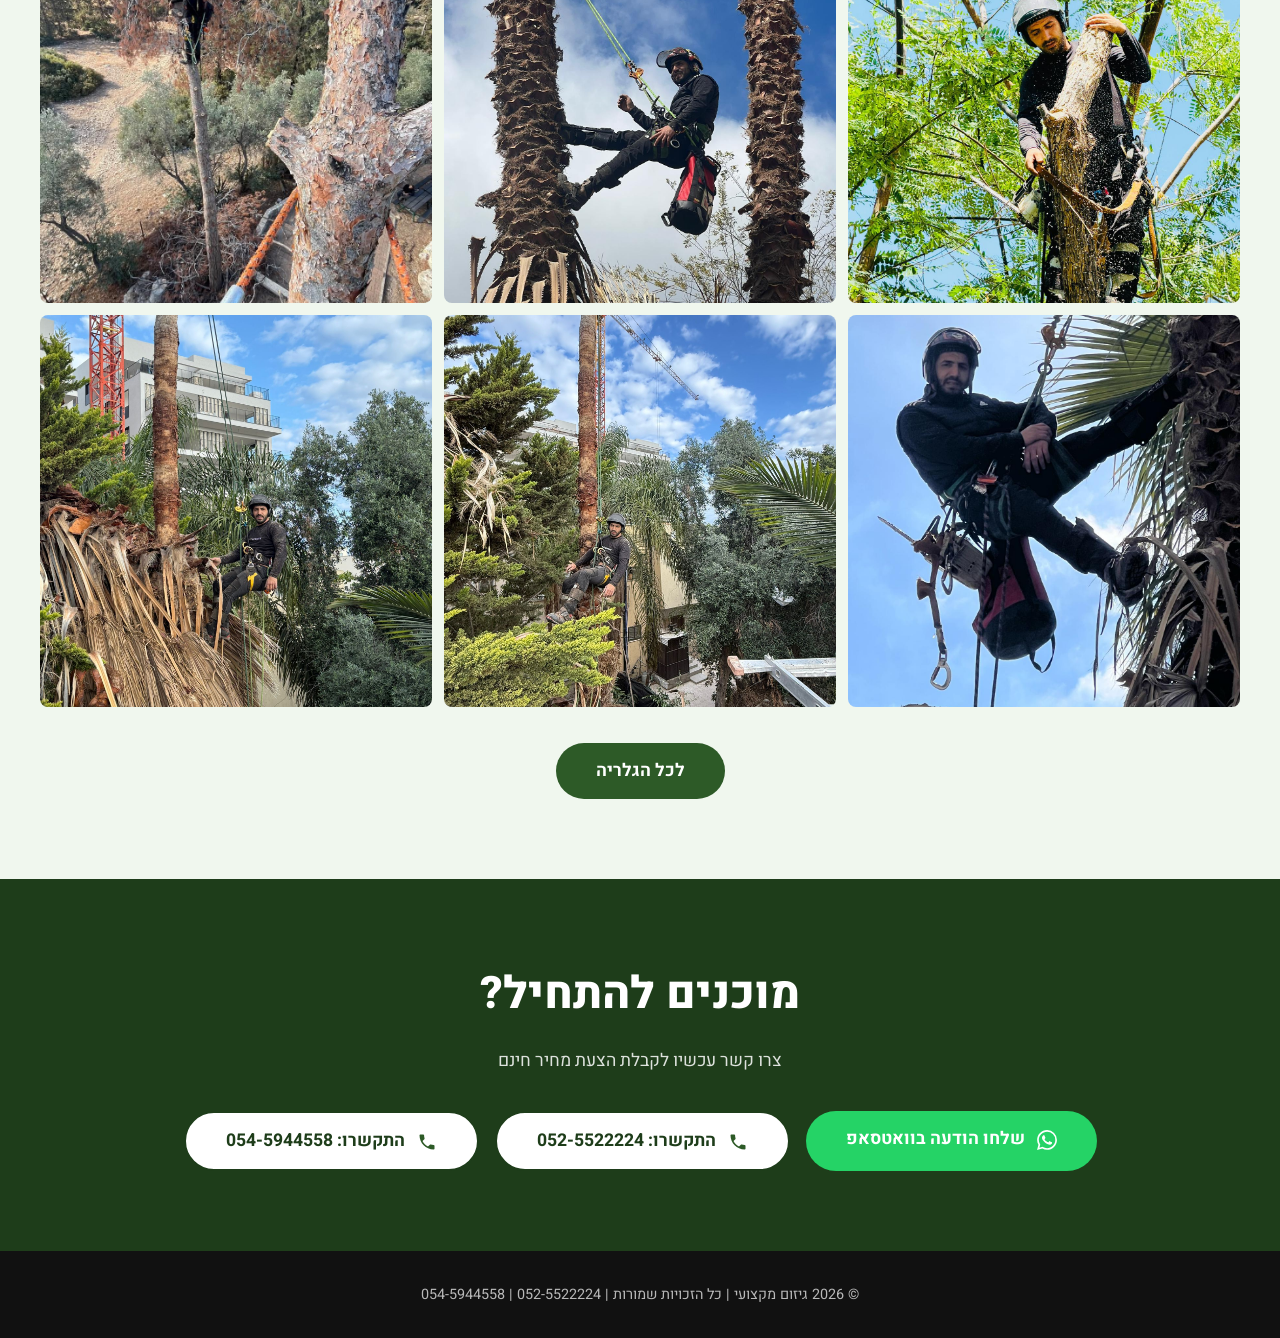
==== commit 9794eadd: "Update rental pricing text to include hourly option" ====
--- a/index.html
+++ b/index.html
@@ -7,12 +7,12 @@
   <meta name="description" content="גיזום וכריתת עצים מקצועי עם 15+ שנות ניסיון. שירות באזור השרון, המרכז וגוש דן עד הדרום. מנוף סל 22 מטר. הצעת מחיר חינם ☎ 052-5522224">
   <meta name="robots" content="index, follow">
   <meta name="keywords" content="גיזום עצים, כריתת עצים, גיזום עצים השרון, גיזום עצים מרכז, מנוף סל, כרסום גדמים, טיפוס עצים">
-  <link rel="canonical" href="https://dannyzazzon-lab.github.io/gizum/">
+  <link rel="canonical" href="https://gizummiktzoi.com/">
   <meta property="og:title" content="גיזום עצים מקצועי | השרון, מרכז, גוש דן">
   <meta property="og:description" content="גיזום וכריתת עצים מקצועי עם 15+ שנות ניסיון. הצעת מחיר חינם ☎ 052-5522224">
   <meta property="og:type" content="website">
   <meta property="og:locale" content="he_IL">
-  <meta property="og:url" content="https://dannyzazzon-lab.github.io/gizum/">
+  <meta property="og:url" content="https://gizummiktzoi.com/">
   <meta property="og:site_name" content="גיזום מקצועי">
   <script type="application/ld+json">
   {
@@ -21,7 +21,7 @@
     "name": "גיזום מקצועי",
     "description": "שירותי גיזום וכריתת עצים מקצועיים עם 15+ שנות ניסיון",
     "telephone": "+972-52-5522224",
-    "url": "https://dannyzazzon-lab.github.io/gizum/",
+    "url": "https://gizummiktzoi.com/",
     "areaServed": ["השרון","המרכז","גוש דן","תל אביב","ראשון לציון","הרצליה","כפר סבא","נתניה","פתח תקווה","בני ברק"],
     "priceRange": "₪₪",
     "openingHoursSpecification": [
@@ -217,7 +217,7 @@
         <span style="color:var(--green);font-size:1.2rem;">✔</span> מתאים לגיזום, בנייה ותחזוקה
       </div>
       <div style="display:flex;align-items:center;gap:10px;font-weight:600;color:var(--green-dark);">
-        <span style="color:var(--green);font-size:1.2rem;">✔</span> השכרה לפי פרויקט / יום עבודה
+        <span style="color:var(--green);font-size:1.2rem;">✔</span> השכרה לפי שעה / פרויקט / יום עבודה
       </div>
     </div>
     <p style="font-weight:700;color:var(--green-dark);margin-bottom:24px;font-size:1.05rem;">קבלנים עובדים חכם – עם מנוף סל מקצועי.</p>
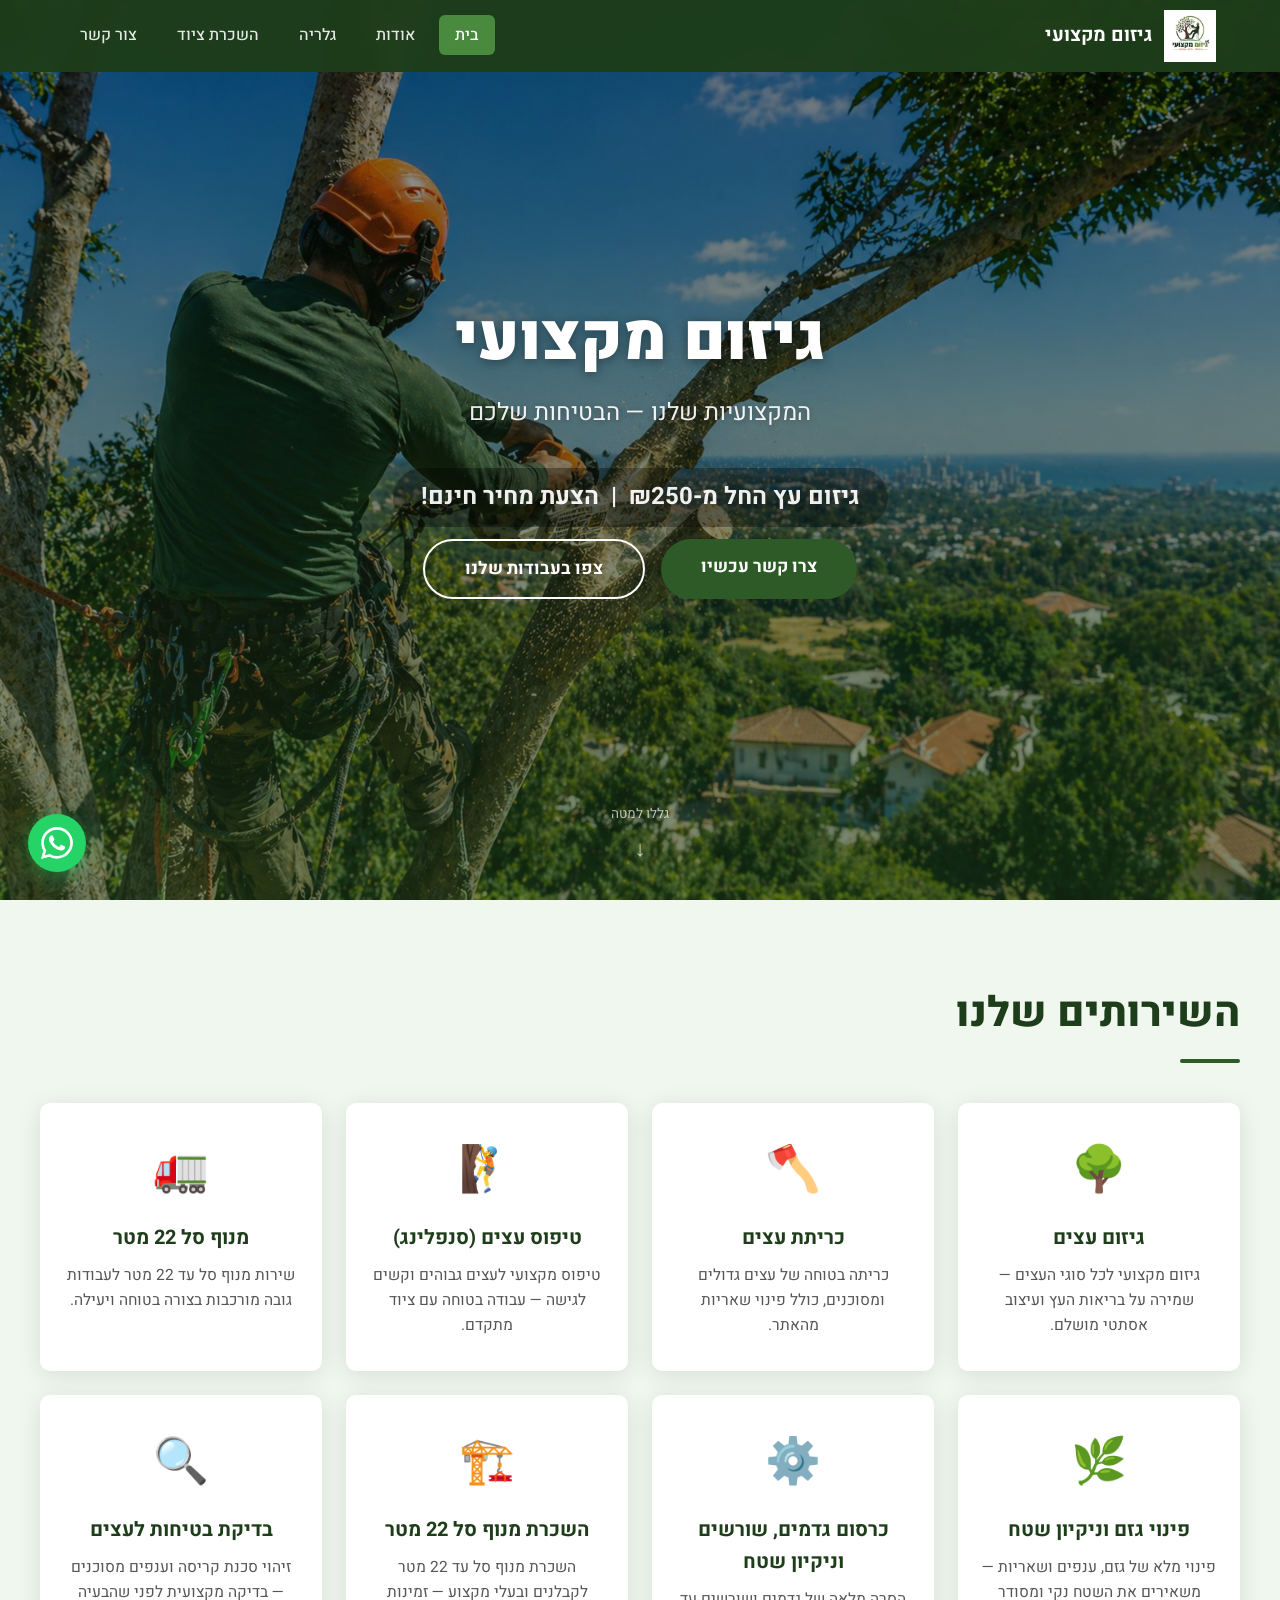
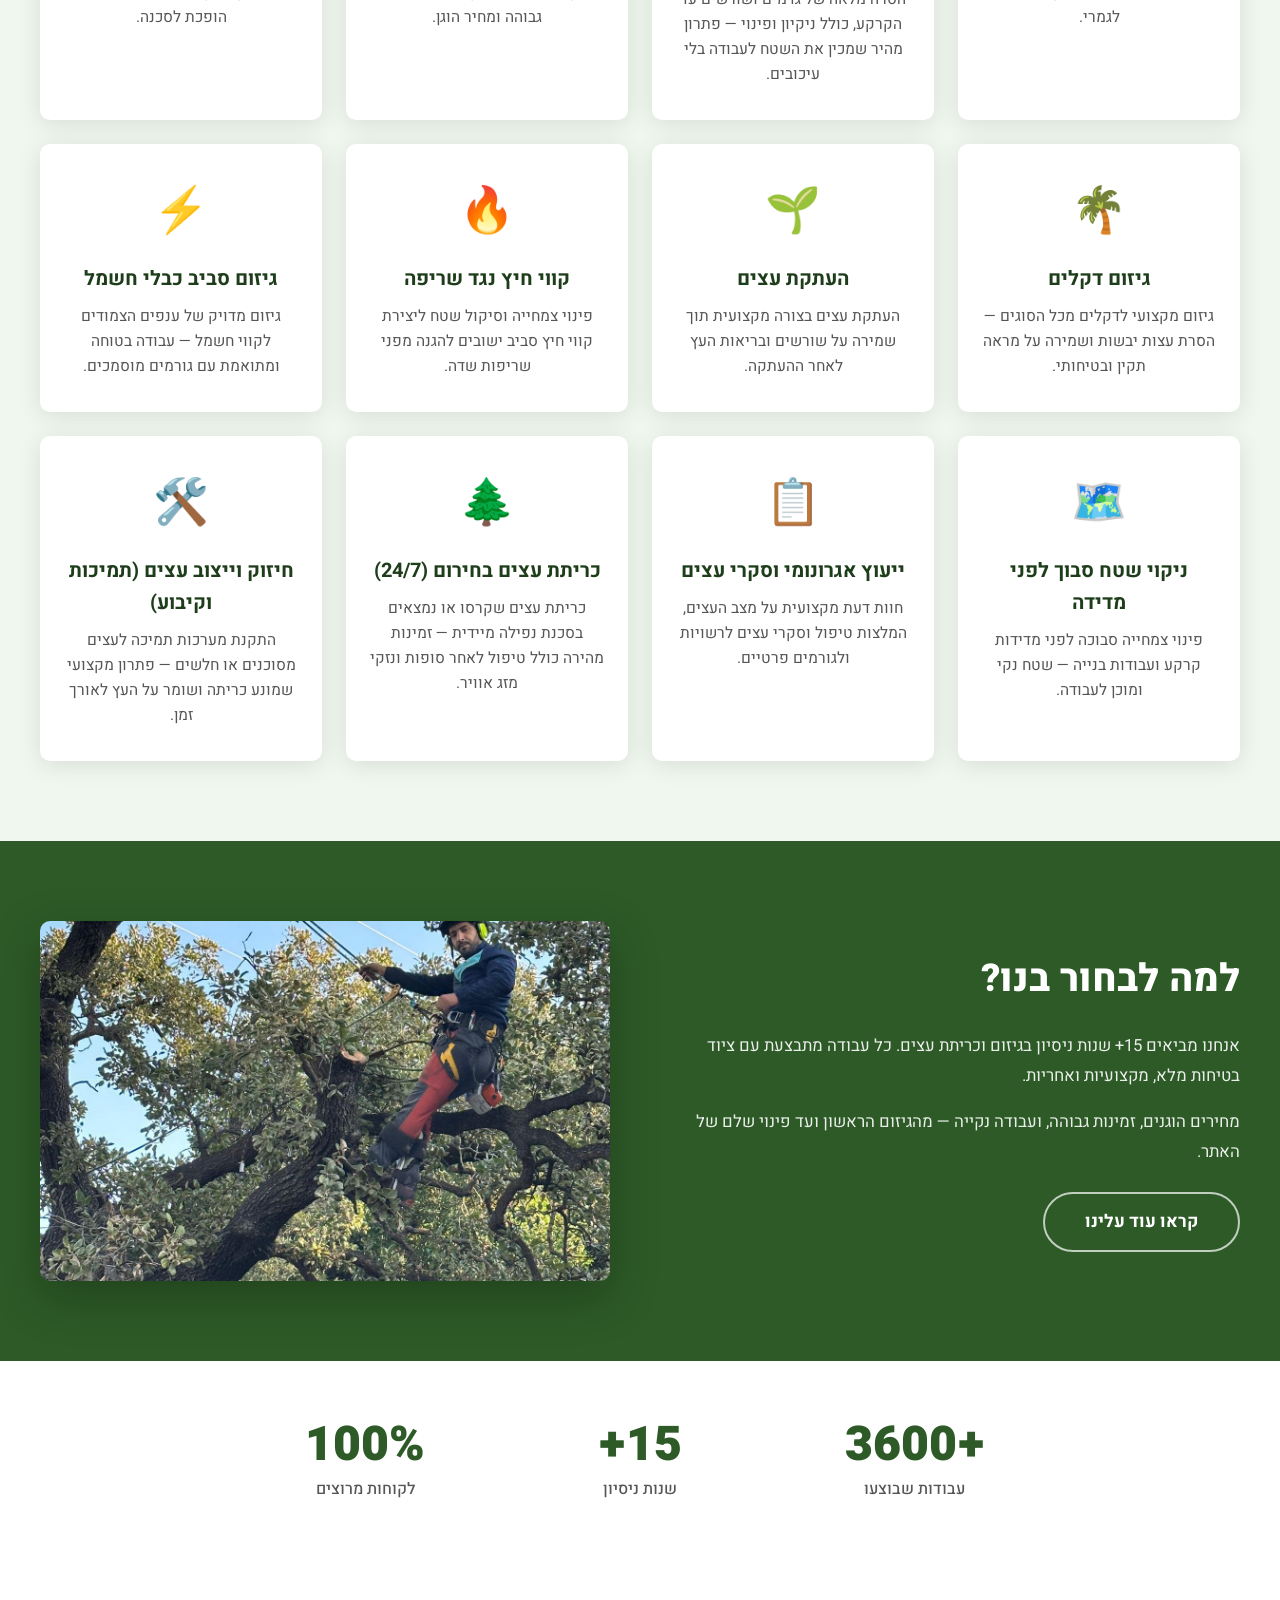
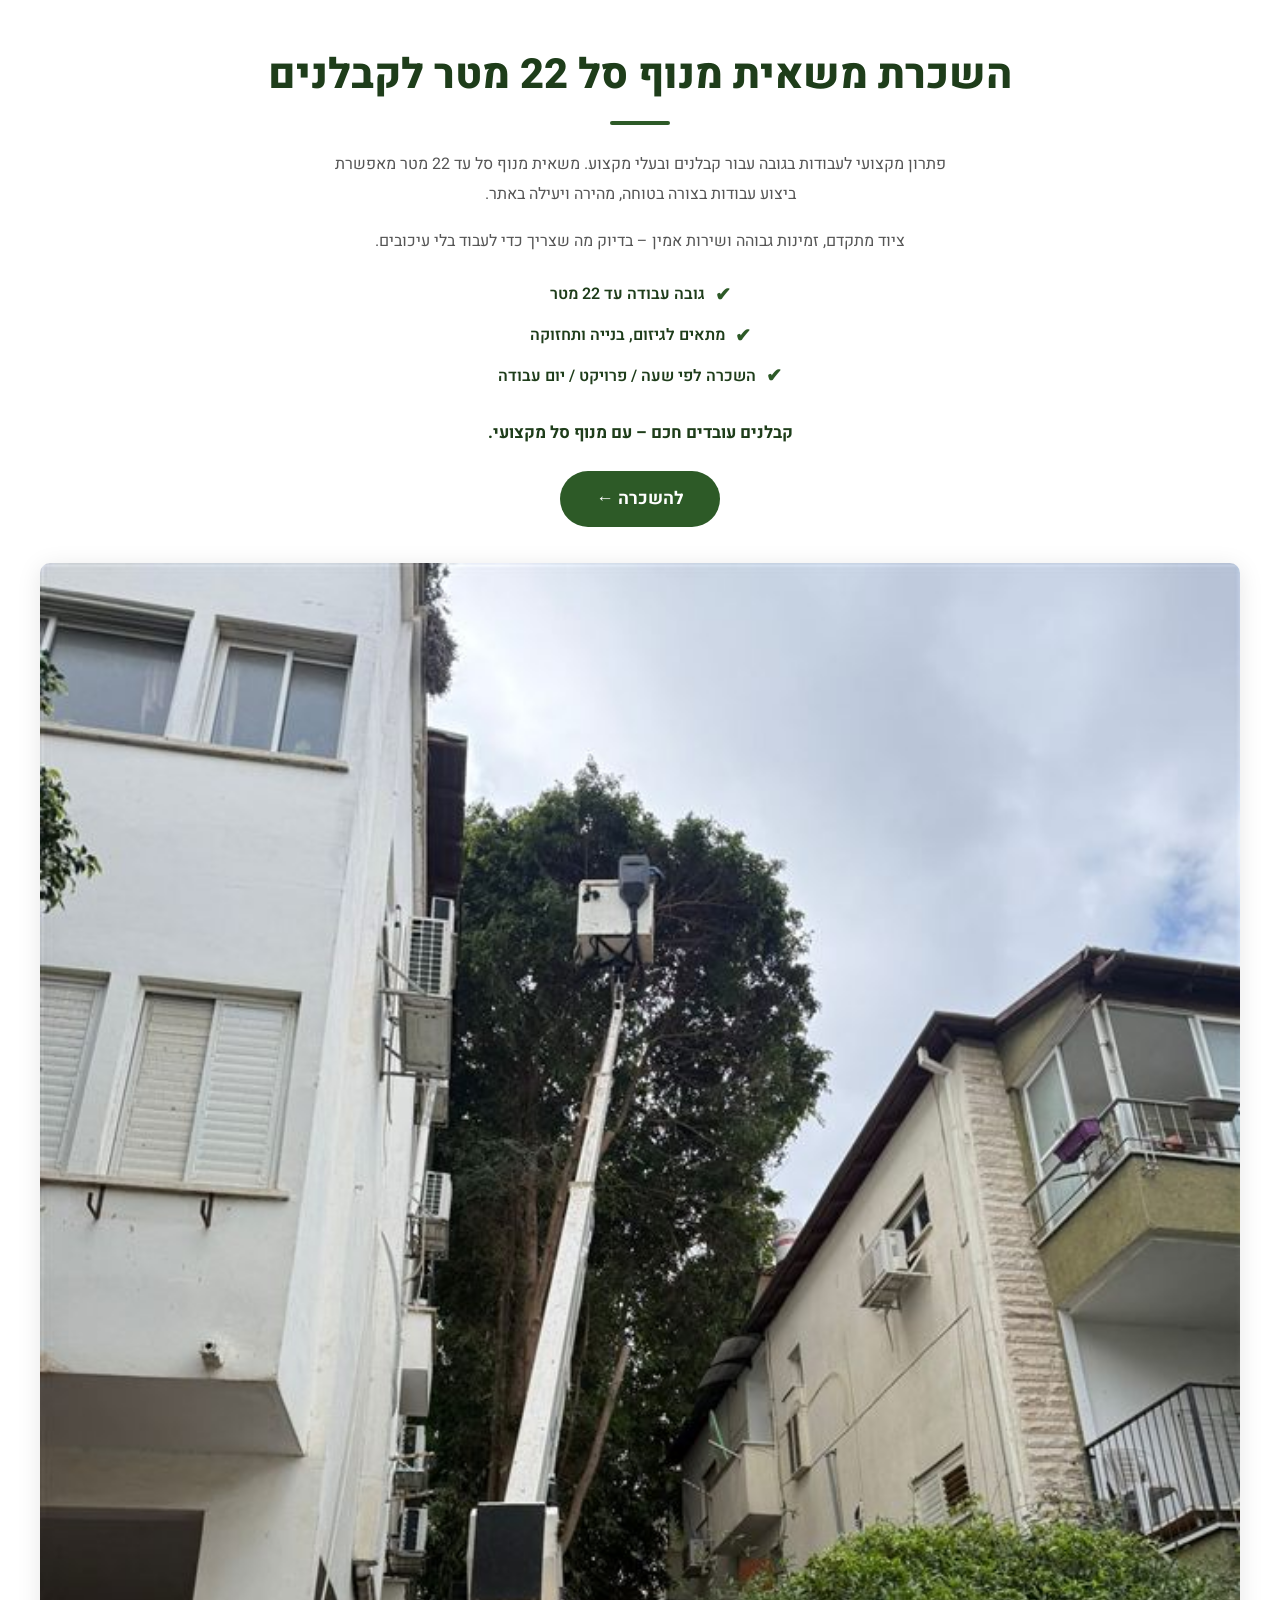
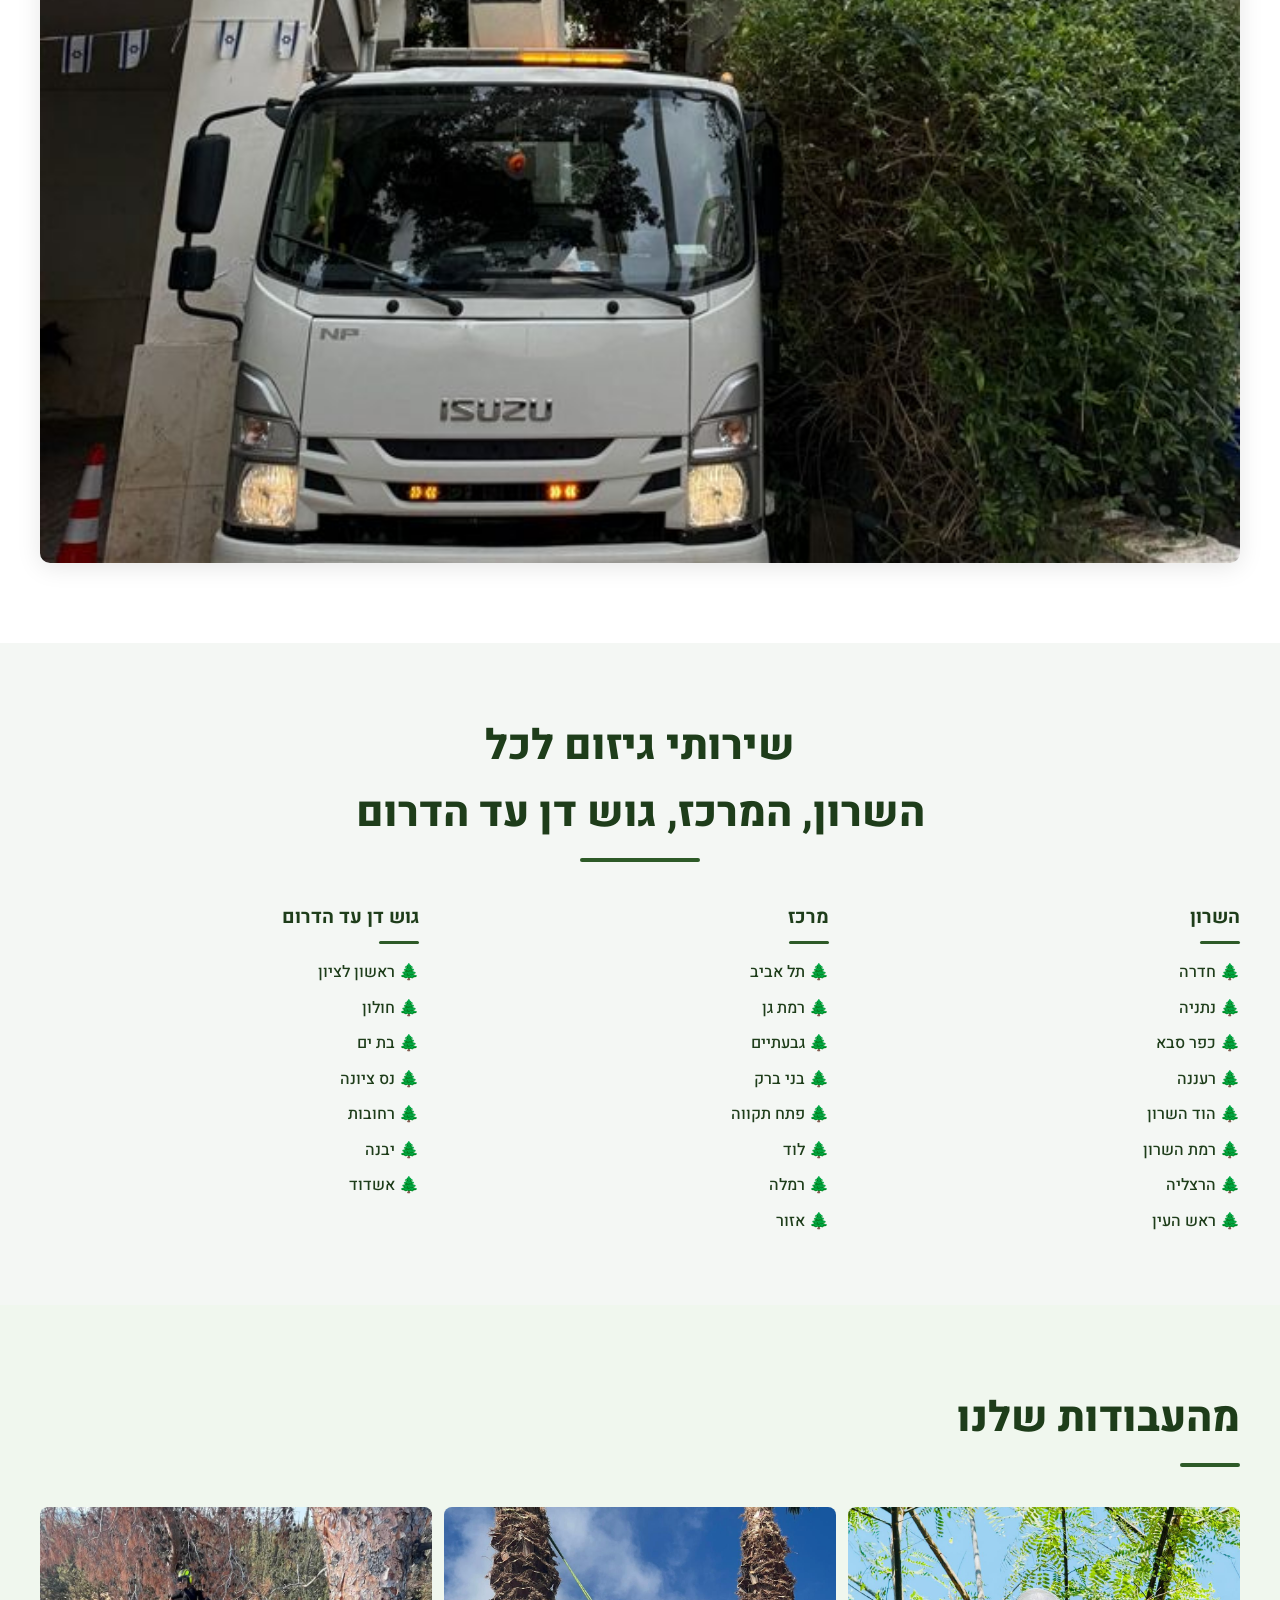
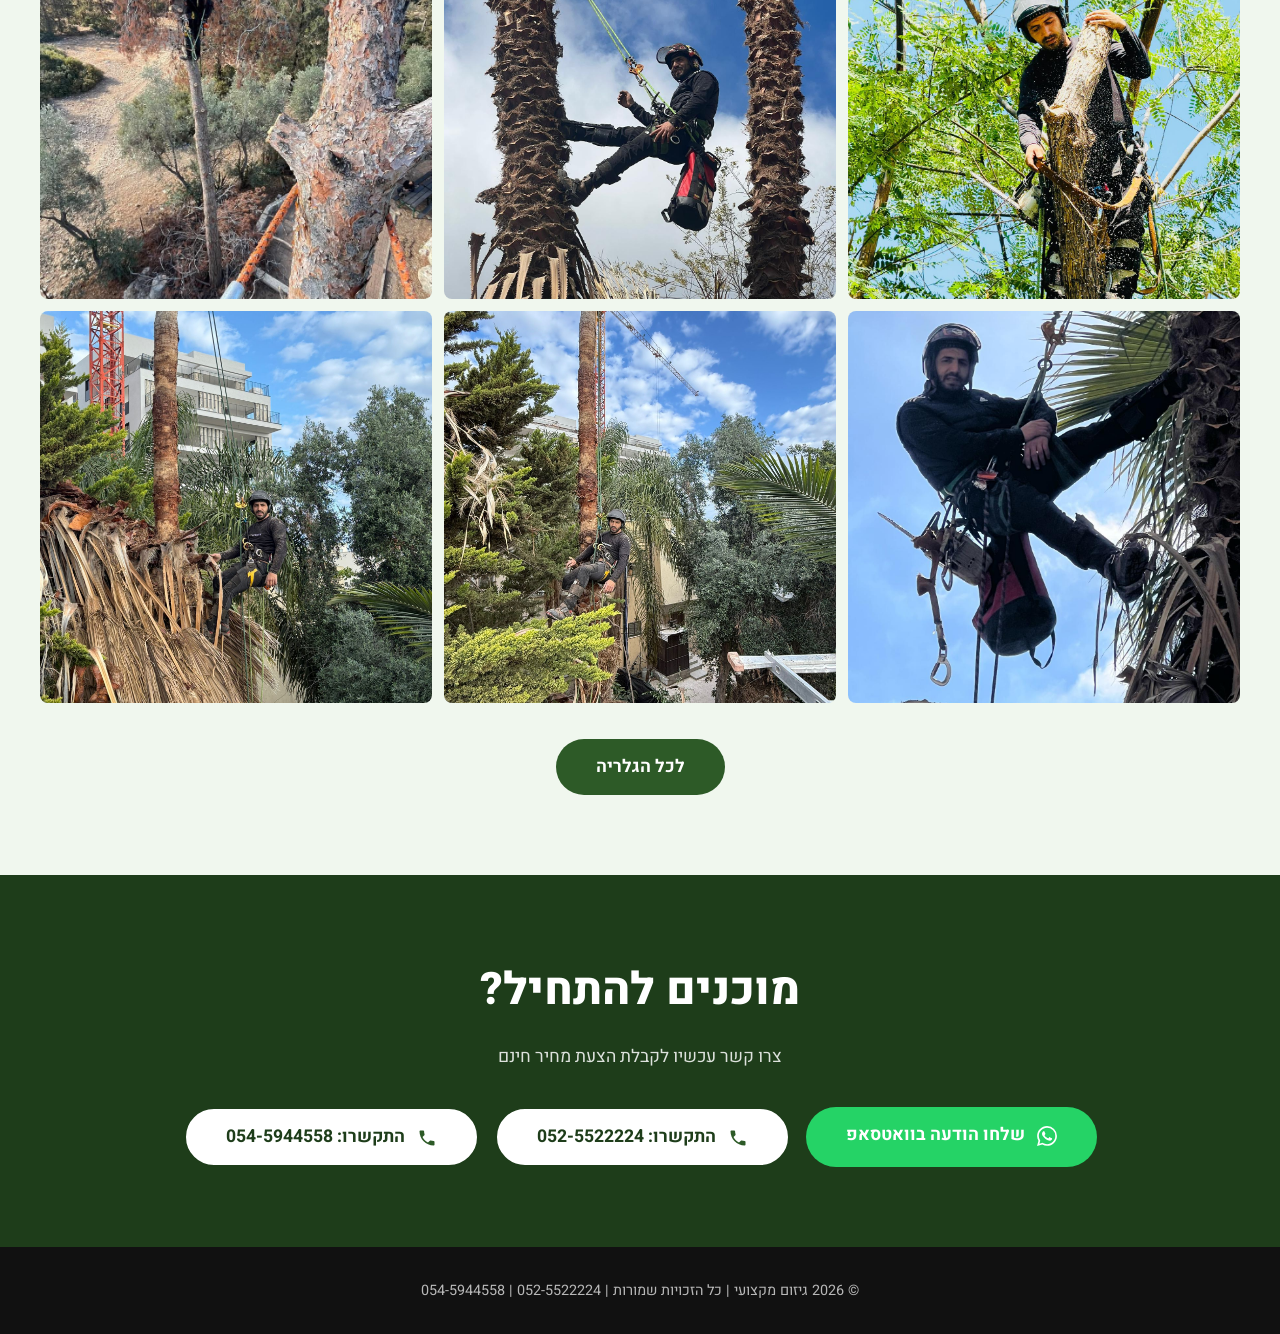
==== commit 9f9d2828: "Crane section: replace buttons with single link to equipment page" ====
--- a/index.html
+++ b/index.html
@@ -222,9 +222,7 @@
     </div>
     <p style="font-weight:700;color:var(--green-dark);margin-bottom:24px;font-size:1.05rem;">קבלנים עובדים חכם – עם מנוף סל מקצועי.</p>
     <div style="display:flex;gap:12px;flex-wrap:wrap;justify-content:center;margin-bottom:36px;">
-      <a href="https://wa.me/972525522224" class="btn btn-whatsapp" target="_blank"><svg viewBox="0 0 24 24" style="width:18px;height:18px;fill:white;vertical-align:middle;margin-left:8px;" xmlns="http://www.w3.org/2000/svg"><path d="M17.472 14.382c-.297-.149-1.758-.867-2.03-.967-.273-.099-.471-.148-.67.15-.197.297-.767.966-.94 1.164-.173.199-.347.223-.644.075-.297-.15-1.255-.463-2.39-1.475-.883-.788-1.48-1.761-1.653-2.059-.173-.297-.018-.458.13-.606.134-.133.298-.347.446-.52.149-.174.198-.298.298-.497.099-.198.05-.371-.025-.52-.075-.149-.669-1.612-.916-2.207-.242-.579-.487-.5-.669-.51-.173-.008-.371-.01-.57-.01-.198 0-.52.074-.792.372-.272.297-1.04 1.016-1.04 2.479 0 1.462 1.065 2.875 1.213 3.074.149.198 2.096 3.2 5.077 4.487.709.306 1.262.489 1.694.625.712.227 1.36.195 1.871.118.571-.085 1.758-.719 2.006-1.413.248-.694.248-1.289.173-1.413-.074-.124-.272-.198-.57-.347m-5.421 7.403h-.004a9.87 9.87 0 01-5.031-1.378l-.361-.214-3.741.982.998-3.648-.235-.374a9.86 9.86 0 01-1.51-5.26c.001-5.45 4.436-9.884 9.888-9.884 2.64 0 5.122 1.03 6.988 2.898a9.825 9.825 0 012.893 6.994c-.003 5.45-4.437 9.884-9.885 9.884m8.413-18.297A11.815 11.815 0 0012.05 0C5.495 0 .16 5.335.157 11.892c0 2.096.547 4.142 1.588 5.945L.057 24l6.305-1.654a11.882 11.882 0 005.683 1.448h.005c6.554 0 11.89-5.335 11.893-11.893a11.821 11.821 0 00-3.48-8.413z"/></svg> וואטסאפ</a>
-      <a href="tel:0525522224" class="btn btn-phone"><svg viewBox="0 0 24 24" style="width:18px;height:18px;fill:#2D5A27;vertical-align:middle;margin-left:8px;" xmlns="http://www.w3.org/2000/svg"><path d="M6.62 10.79c1.44 2.83 3.76 5.14 6.59 6.59l2.2-2.2c.27-.27.67-.36 1.02-.24 1.12.37 2.33.57 3.57.57.55 0 1 .45 1 1V20c0 .55-.45 1-1 1-9.39 0-17-7.61-17-17 0-.55.45-1 1-1h3.5c.55 0 1 .45 1 1 0 1.25.2 2.45.57 3.57.11.35.03.74-.25 1.02l-2.2 2.2z"/></svg> 052-5522224</a>
-      <a href="tel:0545944558" class="btn btn-phone"><svg viewBox="0 0 24 24" style="width:18px;height:18px;fill:#2D5A27;vertical-align:middle;margin-left:8px;" xmlns="http://www.w3.org/2000/svg"><path d="M6.62 10.79c1.44 2.83 3.76 5.14 6.59 6.59l2.2-2.2c.27-.27.67-.36 1.02-.24 1.12.37 2.33.57 3.57.57.55 0 1 .45 1 1V20c0 .55-.45 1-1 1-9.39 0-17-7.61-17-17 0-.55.45-1 1-1h3.5c.55 0 1 .45 1 1 0 1.25.2 2.45.57 3.57.11.35.03.74-.25 1.02l-2.2 2.2z"/></svg> 054-5944558</a>
+      <a href="equipment.html" class="btn btn-primary" style="font-size:1.1rem;padding:14px 36px;">להשכרה ←</a>
     </div>
     <div style="border-radius:var(--radius);overflow:hidden;box-shadow:var(--shadow);">
       <img src="bg/crane.jpg" alt="משאית מנוף סל 22 מטר לגיזום עצים ועבודות בגובה" style="width:100%;height:auto;display:block;">
